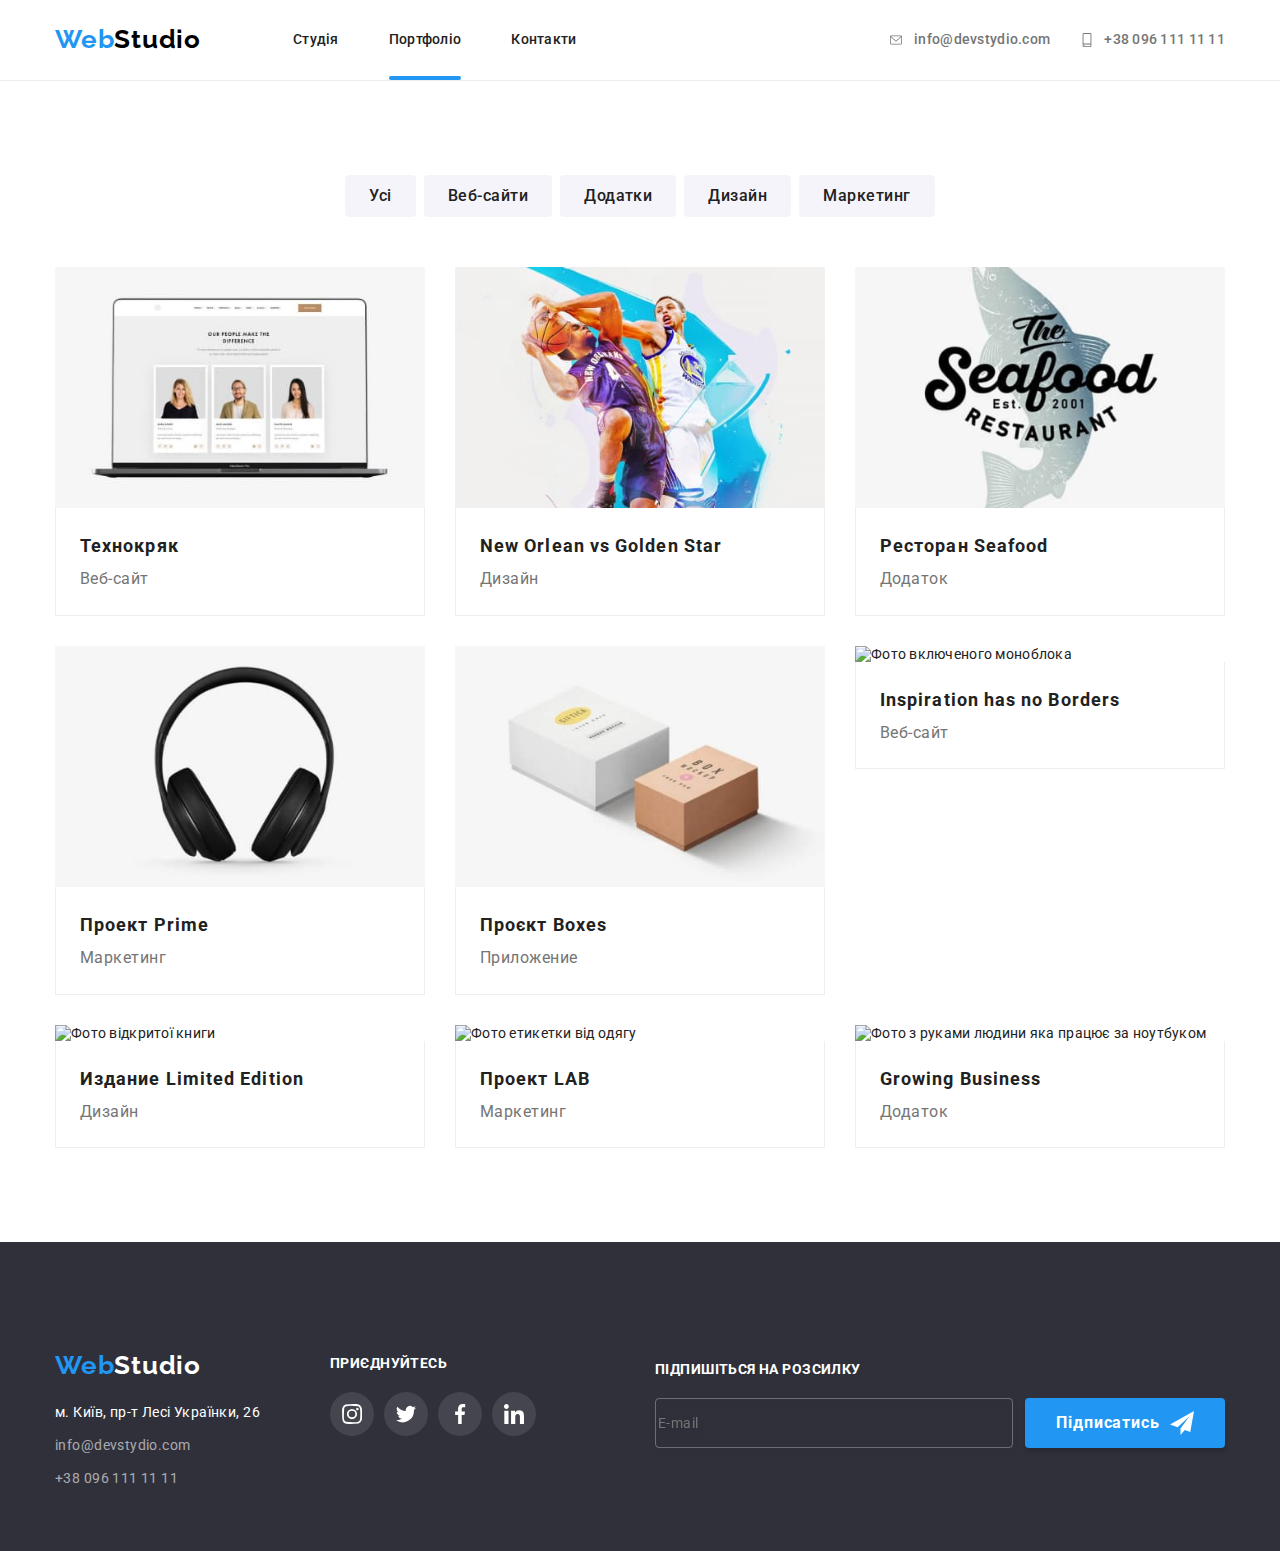
==== portfolio.html @ 7905dd41 "Add files via upload" ====
<!DOCTYPE html>
<html lang="en">
<head>
    <meta charset="UTF-8">
    <meta http-equiv="X-UA-Compatible" content="IE=edge">
    <meta name="viewport" content="width=device-width, initial-scale=1.0">
    <link rel="preconnect" href="https://fonts.googleapis.com">
    <link rel="preconnect" href="https://fonts.gstatic.com" crossorigin>
    <link href="https://fonts.googleapis.com/css2?family=Raleway:wght@700&family=Roboto:wght@400;500;700;900&display=swap"
    rel="stylesheet">
    <link rel="stylesheet" href="https://cdnjs.cloudflare.com/ajax/libs/modern-normalize/1.1.0/modern-normalize.min.css">
    <link rel="stylesheet" href="css/main.min.css">
    <title>Portfolio</title>
</head>
<body>
    <!-- Header -->
    <header>
        <!-- Site-nav -->
        <nav class="site-nav">
            <div class="nav container">
                <!-- Logo -->
                <a class="logo" href="./index.html">
                    <span class="logo__color--interactive cursor">Web</span>Studio
                </a>
                <button data-menu-button class="nav__button is-open" type="button" aria-expanded="false"
                    aria-controls="nav__container">
                    <svg width="40px" height="40px" aria-label="Переключатель мобильного меню">
                        <use class="nav__icon--cross" href="./images/img/symbol-defs.svg#icon-close"></use>
                        <use class="nav__icon--menu" href="./images/img/symbol-defs.svg#icon-menu"></use>
                    </svg>
                </button>
                <div class="nav__container" id="nav__container" data-menu>
                    <ul class="nav__list list">
                        <li class="nav__item"><a href="./index.html" class="nav__link cursor">Студія</a></li>
                        <li class="nav__item"><a href="./portfolio.html" class="nav__link cursor current">Портфоліо</a></li>
                        <li class="nav__item"><a href="./about" class="nav__link cursor">Контакти</a></li>
                    </ul>
                    <ul class="nav__address list">
                        <li class="nav__item">
                            <a href="mailto:info@devstydio.com" class="nav__mail--tab cursor">
                                <svg class="nav__icon" width="16" height="12">
                                    <use href="./images/img/symbol-defs.svg#icon-envelope"></use>
                                </svg>
                                info@devstydio.com
                            </a>
                        </li>
                        <li class="nav__item">
                            <a href="tel:+380961111111" class="nav__phone--tab cursor">
                                <svg class="nav__icon" width="14" height="16">
                                    <use href="./images/img/symbol-defs.svg#icon-smartphone"></use>
                                </svg>
                                +38 096 111 11 11
                            </a>
                        </li>
                    </ul>
                    <ul class="site-social list">
                        <li class="site-social__item"><a href="#" class="site-social__instagram link">Instagram</a></li>
    
    
                        <li class="site-social__item"><a href="#" class="site-social__twitter link">Twitter</a></li>
    
    
                        <li class="site-social__item"><a href="#" class="site-social__facebook link">Facebook</a></li>
    
    
                        <li class="site-social__item"><a href="#" class="site-social__linkedin link">Linkedin</a></li>
    
                    </ul>
                </div>
            </div>
        </nav>
    </header>

    <!-- Main portfolio -->
    <main>
        <section class="portfolio-main">
            <div class="container">
                <!-- Portfolio filter -->
                <ul class="filter list">
                    <li>
                        <button type="button" class="filter__button cursor">Усі</button>
                    </li>
                    <li> 
                        <button type="button" class="filter__button cursor">Веб-сайти</button>
                    </li>
                    <li> 
                        <button type="button" class="filter__button cursor">Додатки</button>
                    </li>   
                    <li> 
                        <button type="button" class="filter__button cursor">Дизайн</button>
                    </li>
                    <li> 
                        <button type="button" class="filter__button cursor">Маркетинг</button>
                    </li>
                </ul>
                <ul class="card-set list">
                    <li class="card-set__item cursor">
                        <div class="card-set__filter">
                            <div class="card-set__box">
                                <img class="no-gap" srcset="
                                        ./images/img-portfolio/img-0354.jpg 354w,
                                        ./images/img-portfolio/img-0370.jpg 370w,
                                        ./images/img-portfolio/img-0450.jpg 450w,
                                        ./images/img-portfolio/img-0354@2x.jpg 708w,
                                        ./images/img-portfolio/img-0370@2x.jpg 740w,
                                        ./images/img-portfolio/img-0450@2x.jpg 900w,"
                                        src="./images/img-portfolio/img-0354.jpg"
                                        alt="Фото ноутбука" 
                                        sizes="(min-width: 1200px) 33vw, (min-width: 768px) 50vw, (min-width: 480px) 100vw, 100vw" />
                                <div class="card-set__overlay">
                                    <p class="card-set__text">Ресурс пропонує комплексні пропозиції з різним рівнем функціоналу та сервісів. Все це дозволить відвідувачу отримати вичерпні відомості про компанію чи приватну особу.
                                </p>
                                </div>
                            </div>
                            <div class="card-set__sub">
                                <h2 class="card-set__subject">Технокряк</h2>
                                <p class="card-set__name">Веб-сайт</p>
                            </div>
                        </div>
                    </li>
                    <li class="card-set__item cursor">
                        <div class="card-set__filter">
                            <div class="card-set__box">
                                <img class="no-gap" srcset="
                                    ./images/img-portfolio/img-1354.jpg 354w,
                                    ./images/img-portfolio/img-1370.jpg 370w,
                                    ./images/img-portfolio/img-1450.jpg 450w,
                                    ./images/img-portfolio/img-1354@2x.jpg 708w,
                                    ./images/img-portfolio/img-1370@2x.jpg 740w,
                                    ./images/img-portfolio/img-1450@2x.jpg 900w,"
                                    src="./images/img-portfolio/img-1354.jpg" alt="Фото людей граючих в баскетбол"
                                    sizes="(min-width: 1200px) 33vw, (min-width: 768px) 50vw, (min-width: 480px) 100vw, 100vw" />

                                <div class="card-set__overlay">
                                    <p class="card-set__text">Ресурс пропонує комплексні пропозиції з різним рівнем функціоналу та сервісів. Все це дозволить відвідувачу отримати вичерпні відомості про компанію чи приватну особу.
                                </p>
                                </div>
                            </div>
                            <div class="card-set__sub">
                                <h2 class="card-set__subject">New Orlean vs Golden Star</h2>
                                <p class="card-set__name">Дизайн</p>
                            </div>
                        </div>
                    </li>
                    <li class="card-set__item cursor">
                        <div class="card-set__filter">
                            <div class="card-set__box">
                                <img class="no-gap" srcset="
                                    ./images/img-portfolio/img-2354.jpg 354w,
                                    ./images/img-portfolio/img-2370.jpg 370w,
                                    ./images/img-portfolio/img-2450.jpg 450w,
                                    ./images/img-portfolio/img-2354@2x.jpg 708w,
                                    ./images/img-portfolio/img-2370@2x.jpg 740w,
                                    ./images/img-portfolio/img-2450@2x.jpg 900w,"
                                    src="./images/img-portfolio/img-2354.jpg" alt="Плашкаресторану морської риби"
                                    sizes="(min-width: 1200px) 33vw, (min-width: 768px) 50vw, (min-width: 480px) 100vw, 100vw" />
                                <div class="card-set__overlay">
                                    <p class="card-set__text">Ресурс пропонує комплексні пропозиції з різним рівнем функціоналу та сервісів. Все це дозволить відвідувачу отримати вичерпні відомості про компанію чи приватну особу.
                                </p>
                                </div>
                            </div>
                            <div class="card-set__sub">
                                <h2 class="card-set__subject">Ресторан Seafood</h2>
                                <p class="card-set__name">Додаток</p>
                            </div>
                        </div>
                    </li>
                    <li class="card-set__item cursor">
                        <div class="card-set__filter">
                            <div class="card-set__box">
                                <img class="no-gap" srcset="
                                    ./images/img-portfolio/img-3354.jpg 354w,
                                    ./images/img-portfolio/img-3370.jpg 370w,
                                    ./images/img-portfolio/img-3450.jpg 450w,
                                    ./images/img-portfolio/img-3354@2x.jpg 708w,
                                    ./images/img-portfolio/img-3370@2x.jpg 740w,
                                    ./images/img-portfolio/img-3450@2x.jpg 900w,"
                                    src="./images/img-portfolio/img-3354.jpg" alt="Фото навушників"
                                    sizes="(min-width: 1200px) 33vw, (min-width: 768px) 50vw, (min-width: 480px) 100vw, 100vw" />
                                <div class="card-set__overlay">
                                    <p class="card-set__text">Ресурс пропонує комплексні пропозиції з різним рівнем функціоналу та сервісів. Все це дозволить відвідувачу отримати вичерпні відомості про компанію чи приватну особу.
                                </p>
                                </div>
                            </div>
                            <div class="card-set__sub">
                                <h2 class="card-set__subject">Проект Prime</h2>
                                <p class="card-set__name">Маркетинг</p>
                            </div>
                        </div>
                    </li>
                    <li class="card-set__item cursor">
                        <div class="card-set__filter">
                            <div class="card-set__box">
                                <img class="no-gap" srcset="
                                    ./images/img-portfolio/img-4354.jpg 354w,
                                    ./images/img-portfolio/img-4370.jpg 370w,
                                    ./images/img-portfolio/img-4450.jpg 450w,
                                    ./images/img-portfolio/img-4354@2x.jpg 708w,
                                    ./images/img-portfolio/img-4370@2x.jpg 740w,
                                    ./images/img-portfolio/img-4450@2x.jpg 900w,"
                                    src="./images/img-portfolio/img-4354.jpg" alt="Фото двох кробок"
                                    sizes="(min-width: 1200px) 33vw, (min-width: 768px) 50vw, (min-width: 480px) 100vw, 100vw" />
                                <div class="card-set__overlay">
                                    <p class="card-set__text">Ресурс пропонує комплексні пропозиції з різним рівнем функціоналу та сервісів. Все це дозволить відвідувачу отримати вичерпні відомості про компанію чи приватну особу.
                                </p>
                                </div>
                            </div>
                            <div class="card-set__sub">
                                <h2 class="card-set__subject">Проєкт Boxes</h2>
                                <p class="card-set__name">Приложение</p>
                            </div>
                        </div>
                    </li>
                    <li class="card-set__item cursor">
                        <div class="card-set__filter">
                            <div class="card-set__box">
                                <img class="no-gap" srcset="
                                    ./images/img-portfolio/img-5354.jpg 354w,
                                    ./images/img-portfolio/img-5370.jpg 370w,
                                    ./images/img-portfolio/img-5450.jpg 450w,
                                    ./images/img-portfolio/img-5354@2x.jpg 708w,
                                    ./images/img-portfolio/img-5370@2x.jpg 740w,
                                    ./images/img-portfolio/img-5450@2x.jpg 900w,"
                                    src="./images/img-portfolio/img-5354.jpg" alt="Фото включеного моноблока"
                                    sizes="(min-width: 1200px) 33vw, (min-width: 768px) 50vw, (min-width: 480px) 100vw, 100vw" />
                                <div class="card-set__overlay">
                                    <p class="card-set__text">Ресурс пропонує комплексні пропозиції з різним рівнем функціоналу та сервісів. Все це дозволить відвідувачу отримати вичерпні відомості про компанію чи приватну особу.
                                </p>
                                </div>  
                            </div>
                            <div class="card-set__sub">
                                <h2 class="card-set__subject" lang="en">Inspiration has no Borders</h2>
                                <p class="card-set__name">Веб-сайт</p>
                            </div>
                        </div>
                    </li>
                    <li class="card-set__item cursor">
                        <div class="card-set__filter">
                            <div class="card-set__box">
                                <img class="no-gap" srcset="
                                    ./images/img-portfolio/img-6354.jpg 354w,
                                    ./images/img-portfolio/img-6370.jpg 370w,
                                    ./images/img-portfolio/img-6450.jpg 450w,
                                    ./images/img-portfolio/img-6354@2x.jpg 708w,
                                    ./images/img-portfolio/img-6370@2x.jpg 740w,
                                    ./images/img-portfolio/img-6450@2x.jpg 900w,"
                                    src="./images/img-portfolio/img-6354.jpg" alt="Фото відкритої книги"
                                    sizes="(min-width: 1200px) 33vw, (min-width: 768px) 50vw, (min-width: 480px) 100vw, 100vw" />
                                <div class="card-set__overlay">
                                    <p class="card-set__text">Ресурс пропонує комплексні пропозиції з різним рівнем функціоналу та сервісів. Все це дозволить відвідувачу отримати вичерпні відомості про компанію чи приватну особу.
                                </p>
                                </div>
                            </div>
                            <div class="card-set__sub">
                                <h2 class="card-set__subject">Издание Limited Edition</h2>
                                <p class="card-set__name">Дизайн</p>
                            </div>
                        </div>
                    </li>
                    <li class="card-set__item cursor">
                        <div class="card-set__filter">
                            <div class="card-set__box">
                                <img class="no-gap" srcset="
                                    ./images/img-portfolio/img-7354.jpg 354w,
                                    ./images/img-portfolio/img-7370.jpg 370w,
                                    ./images/img-portfolio/img-7450.jpg 450w,
                                    ./images/img-portfolio/img-7354@2x.jpg 708w,
                                    ./images/img-portfolio/img-7370@2x.jpg 740w,
                                    ./images/img-portfolio/img-7450@2x.jpg 900w,"
                                    src="./images/img-portfolio/img-7354.jpg" alt="Фото етикетки від одягу"
                                    sizes="(min-width: 1200px) 33vw, (min-width: 768px) 50vw, (min-width: 480px) 100vw, 100vw" />
                                <div class="card-set__overlay">
                                    <p class="card-set__text">Ресурс пропонує комплексні пропозиції з різним рівнем функціоналу та сервісів. Все це дозволить відвідувачу отримати вичерпні відомості про компанію чи приватну особу.
                                </p>
                                </div>
                            </div>
                            <div class="card-set__sub">
                                <h2 class="card-set__subject">Проект LAB</h2>
                                <p class="card-set__name">Маркетинг</p>
                            </div>
                        </div>
                    </li>
                    <li class="card-set__item cursor">
                        <div class="card-set__filter">
                            <div class="card-set__box">
                                <img class="no-gap" srcset="
                                    ./images/img-portfolio/img-8354.jpg 354w,
                                    ./images/img-portfolio/img-8370.jpg 370w,
                                    ./images/img-portfolio/img-8450.jpg 450w,
                                    ./images/img-portfolio/img-8354@2x.jpg 708w,
                                    ./images/img-portfolio/img-8370@2x.jpg 740w,
                                    ./images/img-portfolio/img-8450@2x.jpg 900w,"
                                    src="./images/img-portfolio/img-8354.jpg" alt="Фото з руками людини яка працює за ноутбуком"
                                    sizes="(min-width: 1200px) 33vw, (min-width: 768px) 50vw, (min-width: 480px) 100vw, 100vw" />
                                <div class="card-set__overlay">
                                    <p class="card-set__text">Ресурс пропонує комплексні пропозиції з різним рівнем функціоналу та сервісів. Все це дозволить відвідувачу отримати вичерпні відомості про компанію чи приватну особу.
                                </p>
                                </div>
                            </div>
                            <div class="card-set__sub">
                                <h2 class="card-set__subject" lang="en">Growing Business</h2>
                                <p class="card-set__name">Додаток</p>
                            </div>
                        </div>
                    </li>
                </ul>
            </div>
        </section>

    </main>
    <!-- Footer -->
    <footer>
        <div class="footer container">
            <div class="footer__info">
                <div class="footer__block">
                    <!-- Footer content -->
                    <!-- Footer logo -->
                    <p class="footer__logo"><span class="logo__color--interactive">Web</span>Studio</p>
                    <!-- Contact -->
                    <div class="footer__contact">
                        <address class="contact">м. Київ, пр-т Лесі Українки, 26</address>
                        <a href="mailto:info@devstydio.com" class="contact__address">info@devstydio.com</a><br>
                        <a href="tel:+380961111111" class="contact__address">+38 096 111 11 11</a>
                    </div>
                </div>
                <!-- Join -->
                <div class="join">
                    <p class="join__text">приєднуйтесь</p>
                    <ul class="join__list social list">
                        <li class="cursor">
                            <a href="#" class="join__social">
                                <svg class="join__svg" width="20" height="20">
                                    <use href="./images/img/symbol-defs.svg#icon-instagram"></use>
                                </svg>
                            </a>
                        </li>
                        <li class="cursor">
                            <a href="#" class="join__social">
                                <svg class="join__svg" width="20" height="20">
                                    <use href="./images/img/symbol-defs.svg#icon-twitter"></use>
                                </svg>
                            </a>
                        </li>
                        <li class="cursor">
                            <a href="#" class="join__social">
                                <svg class="join__svg" width="20" height="20">
                                    <use href="./images/img/symbol-defs.svg#icon-facebook"></use>
                                </svg>
                            </a>
                        </li>
                        <li class="cursor">
                            <a href="#" class="join__social">
                                <svg class="join__svg" width="20" height="20">
                                    <use href="./images/img/symbol-defs.svg#icon-linkedin"></use>
                                </svg>
                            </a>
                        </li>
                    </ul>
                </div>
            </div>
            <!-- Subscribe-form -->
            <form class="subscribe">
                <p class="subscribe__text">підпишіться на розсилку</p>
                <div class="subscribe__box">
                    <div class="subscribe__form">
                        <input class="subscribe__email" type="email" name="email" id="footer-email" placeholder="E-mail">
                    </div>
                    <button class="subscribe__button cursor" type="button">
                        <p class="subscribe__button-text">Підписатись</p>
                        <svg class="subscribe__svg" width="24" height="24">
                            <use href="./images/img/symbol-defs.svg#icon-send"></use>
                        </svg>
                    </button>
                </div>
            </form>
        </div>
    </footer>
    <script src="./js/menu.js"></script>
</body>
</html>
---- css/main.min.css ----
:root{--primary-headlines-color: #212121;--secondary-text-color: #FFFFFF;--text-color: #757575;--interactive-color: #2196F3;--accent-color-shadow: #188ce8;--primary-bcg-color: #FFFFFF;--secondary-bcg-color: #E5E5E5;--trethiary-bcg-color: #F5F4FA;--hero-bcg-color: #2F303A;--overlay-color: rgba(47, 48, 58, 0.4);--secondary-overlay-color: rgba(47, 48, 58, 0.8);--icon-color: #AFB1B8;--form-border-color: rgba(255, 255, 255, 0.3);--form-text-color: rgba(255, 255, 255, 0.6);--font-family-primary: "Roboto", sans-serif;--transition-duration: 250ms;--transition-timing-function: cubic-bezier(0.4, 0, 0.2, 1) }body{font-family:var(--font-family-primary);background-color:var(--primary-bcg-color);color:var(--primary-headlines-color);font-size:14px;letter-spacing:.02em}body.modal-open{overflow:hidden}.container{margin-left:auto;margin-right:auto;padding-left:15px;padding-right:15px}.cursor{cursor:pointer}.list{list-style:none;margin-top:0px;margin-bottom:0px;-webkit-padding-start:0px;padding-inline-start:0px}h1,h2,h3,h4,h5,h6,p{margin-top:0;margin-bottom:0}.title{margin-bottom:30px;font-weight:700;font-size:28px;line-height:1.17;text-align:center;letter-spacing:.03em}@media screen and (min-width: 1200px){.title{margin-bottom:50px;font-size:36px;line-height:1.16}}@media screen and (min-width: 768px){.current::after{content:"";position:absolute;left:0;bottom:0;border-radius:2px;display:block;width:100%;height:4px;background-color:var(--interactive-color)}}.portfolio-main,.client,.team,.job,.benefits{padding-top:60px;padding-bottom:60px}@media screen and (min-width: 1200px){.portfolio-main,.client,.team,.job,.benefits{padding-top:94px;padding-bottom:94px}}.site-nav{position:relative;background-color:var(--primary-bcg-color);border-bottom:1px solid #ececec}.nav{position:relative;display:-webkit-box;display:-ms-flexbox;display:flex;-webkit-box-align:center;-ms-flex-align:center;align-items:center;max-width:480px;height:60px}@media screen and (min-width: 768px){.nav{display:-webkit-box;display:-ms-flexbox;display:flex;-webkit-box-align:center;-ms-flex-align:center;align-items:center;height:80px;-webkit-box-pack:justify;-ms-flex-pack:justify;justify-content:space-between;max-width:768px}}@media screen and (min-width: 1200px){.nav{display:-webkit-box;display:-ms-flexbox;display:flex;-webkit-box-align:center;-ms-flex-align:center;align-items:center;min-width:1200px}}.nav__button{position:absolute;right:10px;display:-webkit-inline-box;display:-ms-inline-flexbox;display:inline-flex;margin:0;padding:0;border:none;background-color:rgba(0,0,0,0);z-index:4}@media screen and (min-width: 768px){.nav__button{display:none}}.nav__button .nav__icon--menu{display:none}.nav__button.is-open .nav__icon--cross{display:none}.nav__button.is-open .nav__icon--menu{display:block}.nav__container{display:none;position:absolute;overflow-y:scroll;top:0px;left:0px;background-color:var(--primary-bcg-color);z-index:2;width:100%;height:100%;padding:48px 40px}.nav__container.is-open{display:block;width:100%;height:796px;overflow:hidden}@media screen and (min-width: 768px){.nav__container{position:absolute;top:100%;left:0px;width:100%;display:-webkit-box;display:-ms-flexbox;display:flex;display:contents}}.nav__list{height:100%}@media screen and (max-width: 767.5px){.nav__list{font-size:40px;line-height:1.17;gap:32px}}@media screen and (min-width: 768px){.nav__list{display:-webkit-box;display:-ms-flexbox;display:flex;gap:50px}}@media screen and (min-width: 1200px){.nav__list{display:-webkit-box;display:-ms-flexbox;display:flex;margin-left:92px;gap:50px}}.nav__mail--tab{position:relative;display:block;text-decoration:none;line-height:1.14;font-weight:500;color:var(--text-color);-webkit-box-align:center;-ms-flex-align:center;align-items:center;-webkit-transition:fill var(--transition-duration) var(--transition-timing-function),color var(--transition-duration) var(--transition-timing-function);transition:fill var(--transition-duration) var(--transition-timing-function),color var(--transition-duration) var(--transition-timing-function)}@media screen and (max-width: 767.5px){.nav__mail--tab{font-size:24px;line-height:1.16;letter-spacing:.02em;margin-bottom:32px}}@media screen and (min-width: 768px){.nav__mail--tab{display:-webkit-box;display:-ms-flexbox;display:flex;font-size:12px;line-height:1.16}}@media screen and (min-width: 1200px){.nav__mail--tab{display:-webkit-box;display:-ms-flexbox;display:flex;font-size:14px;line-height:1.14;padding-top:32px;padding-bottom:32px}}.nav__phone--tab{position:relative;display:block;color:var(--primary-headlines-color);text-decoration:none;line-height:1.14;font-weight:500;-webkit-transition:fill var(--transition-duration) var(--transition-timing-function),color var(--transition-duration) var(--transition-timing-function);transition:fill var(--transition-duration) var(--transition-timing-function),color var(--transition-duration) var(--transition-timing-function)}@media screen and (max-width: 767.5px){.nav__phone--tab{font-size:34px;line-height:1.17;letter-spacing:.02em;color:var(--interactive-color);margin-bottom:32px}}@media screen and (min-width: 768px){.nav__phone--tab{display:-webkit-box;display:-ms-flexbox;display:flex;font-size:12px;line-height:1.16;color:var(--text-color);margin-top:10px}}@media screen and (min-width: 1200px){.nav__phone--tab{display:-webkit-box;display:-ms-flexbox;display:flex;font-size:14px;line-height:1.14;padding-top:32px;padding-bottom:32px;margin-top:0px}}.nav__link{position:relative;display:block;color:var(--primary-headlines-color);text-decoration:none;line-height:1.14;font-weight:500}@media screen and (max-width: 767.5px){.nav__link{margin-bottom:32px}}@media screen and (min-width: 768px){.nav__link{padding-top:32px;padding-bottom:32px}}.nav__address{position:relative}@media screen and (max-width: 767.5px){.nav__address{display:-webkit-box;display:-ms-flexbox;display:flex;-webkit-box-orient:vertical;-webkit-box-direction:reverse;-ms-flex-direction:column-reverse;flex-direction:column-reverse;position:absolute;left:40px;bottom:134px}}@media screen and (min-width: 1200px){.nav__address{display:-webkit-box;display:-ms-flexbox;display:flex;margin-left:auto;gap:30px}}.nav__item{display:-webkit-box;display:-ms-flexbox;display:flex;-webkit-box-align:center;-ms-flex-align:center;align-items:center}.nav__icon{display:none}@media screen and (min-width: 768px){.nav__icon{display:inline-block;margin-right:8px;fill:var(--text-color);-webkit-transition:fill var(--transition-duration) var(--transition-timing-function);transition:fill var(--transition-duration) var(--transition-timing-function)}}@media screen and (min-width: 1200px){.nav__icon{margin-right:10px}}.nav__link:hover,.nav__link:focus,.nav__mail--tab:hover,.nav__mail--tab:focus,.nav__phone--tab:hover,.nav__phone--tab:focus,.nav__mail--tab:hover .nav__icon,.nav__mail--tab:focus .nav__icon,.nav__phone--tab:hover .nav__icon,.nav__phone--tab:focus .nav__icon{color:var(--interactive-color);fill:var(--interactive-color);-webkit-transition:fill var(--transition-duration) var(--transition-timing-function),color var(--transition-duration) var(--transition-timing-function);transition:fill var(--transition-duration) var(--transition-timing-function),color var(--transition-duration) var(--transition-timing-function)}@media screen and (max-width: 767.5px){.site-social{position:absolute;bottom:48px;display:-webkit-box;display:-ms-flexbox;display:flex}}@media screen and (min-width: 768px){.site-social{display:none}}.site-social__item{font-size:18px;font-weight:500;line-height:1.22;letter-spacing:.02em;color:var(--interactive-color);padding-right:10px;border-right:1px solid rgba(33,33,33,.2)}.site-social__item+.site-social__item{margin-left:10px}.site-social__item:last-child{border:none;padding:0}.site-social__instagram,.site-social__twitter,.site-social__facebook,.site-social__linkedin{text-decoration:none;color:var(--interactive-color)}.logo{color:#000;text-decoration:none;font-family:"Raleway";font-weight:700;font-size:26px;line-height:1.2;letter-spacing:.03em}@media screen and (max-width: 479.5px){.logo{margin-left:15px;margin-top:26px;margin-bottom:26px}}.logo__color--interactive{color:var(--interactive-color)}.overlay{max-width:1600px;max-height:400px;margin-left:auto;margin-right:auto;background-image:-webkit-gradient(linear, left top, left bottom, from(var(--overlay-color)), to(var(--overlay-color))),url("/images/img/hero-photo480.jpg");background-image:linear-gradient(var(--overlay-color), var(--overlay-color)),url("/images/img/hero-photo480.jpg");background-size:cover;background-position:center}@media screen and (min-width: 1200px){.overlay{max-width:1600px;max-height:600px}}@media(min-device-pixel-ratio: 2),(-webkit-min-device-pixel-ratio: 2),(min-resolution: 192dpi),(min-resolution: 2dppx){.overlay{background-image:url("/images/img/hero-photo480@2x.jpg")}}@media(min-width: 481px),(-webkit-min-device-pixel-ratio: 2),(min-resolution: 192dpi),(min-resolution: 2dppx){.overlay{background-image:url("/images/img/hero-photo768.jpg")}}@media(min-device-pixel-ratio: 2),(-webkit-min-device-pixel-ratio: 2),(min-resolution: 192dpi),(min-resolution: 2dppx){.overlay{background-image:url("/images/img/hero-photo768@2x.jpg")}}@media(min-width: 769px),(-webkit-min-device-pixel-ratio: 2),(min-resolution: 192dpi),(min-resolution: 2dppx){.overlay{background-image:url("/images/img/hero-photo1600.jpg")}}@media(min-device-pixel-ratio: 2),(-webkit-min-device-pixel-ratio: 2),(min-resolution: 192dpi),(min-resolution: 2dppx){.overlay{background-image:url("/images/img/hero-photo1600@2x.jpg")}}.hero{display:-webkit-box;display:-ms-flexbox;display:flex;-webkit-box-pack:center;-ms-flex-pack:center;justify-content:center;text-align:center;background-color:var(--hero-bcg-color)}.hero__box{width:360px;padding-top:118px;padding-bottom:118px;margin-left:60px;margin-right:60px}@media screen and (min-width: 1200px){.hero__box{width:696px;padding-top:200px;padding-bottom:200px}}.hero__title{font-size:26px;line-height:1.6;font-weight:900;letter-spacing:.06em;color:var(--secondary-text-color);text-transform:uppercase}@media screen and (min-width: 1200px){.hero__title{font-size:44px;line-height:1.36}}.hero__button{display:inline-block;margin-top:30px;width:200px;height:50px;color:var(--secondary-text-color);background-color:var(--interactive-color);font-weight:700;font-size:16px;line-height:1.88;-webkit-box-align:center;-ms-flex-align:center;align-items:center;text-align:center;letter-spacing:.06em;border-color:rgba(0,0,0,0);border-radius:4px;-webkit-box-shadow:0px 4px 4px rgba(0,0,0,.15);box-shadow:0px 4px 4px rgba(0,0,0,.15);-webkit-transition:background-color var(--transition-duration) var(--transition-timing-function);transition:background-color var(--transition-duration) var(--transition-timing-function)}.hero__button:hover,.hero__button:focus{background-color:var(--accent-color-shadow);-webkit-transition:background-color var(--transition-duration) var(--transition-timing-function);transition:background-color var(--transition-duration) var(--transition-timing-function)}.benefits{padding-bottom:60;margin-left:auto;margin-right:auto}@media screen and (min-width: 480px){.benefits{width:480px}}@media screen and (min-width: 768px){.benefits{width:768px}}@media screen and (min-width: 1200px){.benefits{width:1200px;padding-bottom:0}}.benefits__list{display:-webkit-box;display:-ms-flexbox;display:flex;-webkit-box-orient:vertical;-webkit-box-direction:normal;-ms-flex-direction:column;flex-direction:column;-webkit-box-pack:center;-ms-flex-pack:center;justify-content:center;gap:30px}@media screen and (min-width: 768px){.benefits__list{-webkit-box-orient:horizontal;-webkit-box-direction:normal;-ms-flex-direction:row;flex-direction:row;-ms-flex-wrap:wrap;flex-wrap:wrap;gap:30px}}@media screen and (min-width: 1200px){.benefits__list{-webkit-box-orient:horizontal;-webkit-box-direction:normal;-ms-flex-direction:row;flex-direction:row;gap:30px}}.benefits__item{margin-left:auto;margin-right:auto;width:100%}@media screen and (min-width: 768px){.benefits__item{-ms-flex-preferred-size:calc((100% - 60px)/2);flex-basis:calc((100% - 60px)/2)}}@media screen and (min-width: 1200px){.benefits__item{-ms-flex-preferred-size:calc((100% - 120px)/4);flex-basis:calc((100% - 120px)/4)}}.benefits__icon{display:-webkit-box;display:-ms-flexbox;display:flex;-webkit-box-pack:center;-ms-flex-pack:center;justify-content:center;height:120px;margin-bottom:30px;background-color:var(--trethiary-bcg-color)}@media screen and (min-width: 1200px){.benefits__icon{display:-webkit-box;display:-ms-flexbox;display:flex;width:270px;height:120px;margin-bottom:30px}}.benefits__svg{margin-top:25px;margin-bottom:25px;margin-left:100px;margin-right:100px}.benefits__title{text-align:center;margin-bottom:10px;font-weight:700;font-size:14px;line-height:1.14;letter-spacing:.03em;text-transform:uppercase}@media screen and (min-width: 768px){.benefits__title{text-align:left}}.benefits__text{color:var(--text-color);line-height:1.71;letter-spacing:.03em}.job{display:none}@media screen and (min-width: 1200px){.job{display:block}}.job__list{display:-webkit-box;display:-ms-flexbox;display:flex;-webkit-box-pack:center;-ms-flex-pack:center;justify-content:center;gap:30px}.job__item{position:relative}.job__item::before{content:"";display:inline-block;position:absolute;left:0;bottom:0;width:100%;height:70px;background-color:var(--secondary-overlay-color)}.job__label{position:absolute;left:50%;bottom:27px;-webkit-transform:translate(-50%);transform:translate(-50%);font-weight:700;font-size:14px;line-height:1.14;letter-spacing:.03em;text-align:center;text-transform:uppercase;color:var(--secondary-text-color)}.team{background-color:var(--trethiary-bcg-color)}@media screen and (min-width: 480px){.team__container{width:480px}}@media screen and (min-width: 768px){.team__container{width:768px}}@media screen and (min-width: 1200px){.team__container{width:1200px}}.team__list{display:-webkit-box;display:-ms-flexbox;display:flex;-webkit-box-orient:vertical;-webkit-box-direction:normal;-ms-flex-direction:column;flex-direction:column;-webkit-box-pack:center;-ms-flex-pack:center;justify-content:center;gap:30px}@media screen and (min-width: 768px){.team__list{-webkit-box-orient:horizontal;-webkit-box-direction:normal;-ms-flex-direction:row;flex-direction:row;-ms-flex-wrap:wrap;flex-wrap:wrap;gap:30px}}@media screen and (min-width: 1200px){.team__list{-webkit-box-orient:horizontal;-webkit-box-direction:normal;-ms-flex-direction:row;flex-direction:row;gap:30px}}.team__portrait{max-width:100%;height:auto}.team__item{margin-left:auto;margin-right:auto;background-color:var(--primary-bcg-color);-webkit-box-shadow:0px 1px 3px rgba(0,0,0,.12),0px 1px 1px rgba(0,0,0,.14),0px 2px 1px rgba(0,0,0,.2);box-shadow:0px 1px 3px rgba(0,0,0,.12),0px 1px 1px rgba(0,0,0,.14),0px 2px 1px rgba(0,0,0,.2);border-radius:0px 0px 4px 4px}@media screen and (min-width: 768px){.team__item{-ms-flex-preferred-size:calc((100% - 60px)/2);flex-basis:calc((100% - 60px)/2)}}@media screen and (min-width: 1200px){.team__item{-ms-flex-preferred-size:calc((100% - 120px)/4);flex-basis:calc((100% - 120px)/4)}}.team__box{padding-top:30px;padding-bottom:24px}@media screen and (min-width: 1200px){.team__box{padding-bottom:30px}}.team__name{padding-bottom:10px;font-size:16px;line-height:1.19;letter-spacing:.03em;text-align:center;font-weight:500;color:var(--primary-headlines-color)}.team__descridtion{color:var(--text-color);font-size:16px;line-height:1.19;text-align:center;letter-spacing:.03em}.social{display:-webkit-box;display:-ms-flexbox;display:flex;-webkit-box-pack:center;-ms-flex-pack:center;justify-content:center;margin-top:16px;margin-left:32px;margin-right:32px;gap:10px}.social__item{width:44px;height:44px}.social__icon{display:-webkit-box;display:-ms-flexbox;display:flex;border-radius:100%;-webkit-transition:background-color var(--transition-duration) var(--transition-timing-function);transition:background-color var(--transition-duration) var(--transition-timing-function)}.social__icon:hover,.social__icon:focus,.social__icon:hover .social__svg,.social__icon:focus .social__svg{fill:var(--secondary-text-color);background-color:var(--interactive-color);-webkit-transition:fill var(--transition-duration) var(--transition-timing-function),background-color var(--transition-duration) var(--transition-timing-function);transition:fill var(--transition-duration) var(--transition-timing-function),background-color var(--transition-duration) var(--transition-timing-function)}.social__svg{margin:12px;width:44px;fill:var(--icon-color);-webkit-transition:fill var(--transition-duration) var(--transition-timing-function);transition:fill var(--transition-duration) var(--transition-timing-function)}.client__list{display:-webkit-box;display:-ms-flexbox;display:flex;-webkit-box-pack:center;-ms-flex-pack:center;justify-content:center;-ms-flex-wrap:wrap;flex-wrap:wrap;gap:30px}@media screen and (min-width: 480px){.client__list{margin-left:auto;margin-right:auto;width:480px}}@media screen and (min-width: 768px){.client__list{margin-left:auto;margin-right:auto;width:768px}}@media screen and (min-width: 1200px){.client__list{margin-left:auto;margin-right:auto;width:1200px}}.client__item{margin-left:auto;margin-right:auto;gap:30px;-ms-flex-preferred-size:calc((100% - 60px)/2);flex-basis:calc((100% - 60px)/2)}@media screen and (min-width: 768px){.client__item{-ms-flex-preferred-size:calc((100% - 90px)/3);flex-basis:calc((100% - 90px)/3)}}@media screen and (min-width: 1200px){.client__item{-ms-flex-preferred-size:calc((100% - 180px)/6);flex-basis:calc((100% - 180px)/6)}}.client__icon{display:-webkit-box;display:-ms-flexbox;display:flex;-webkit-box-pack:center;-ms-flex-pack:center;justify-content:center;-webkit-box-align:center;-ms-flex-align:center;align-items:center;height:92px;border:1px solid var(--icon-color);border-radius:0px 0px 4px 4px;-webkit-transition:border var(--transition-duration) var(--transition-timing-function);transition:border var(--transition-duration) var(--transition-timing-function)}.client__icon:hover,.client__icon:focus{border-color:var(--interactive-color);-webkit-transition:border-color var(--transition-duration) var(--transition-timing-function);transition:border-color var(--transition-duration) var(--transition-timing-function)}.client__svg{fill:var(--icon-color);-webkit-transition:fill var(--transition-duration) var(--transition-timing-function);transition:fill var(--transition-duration) var(--transition-timing-function)}.client__icon:hover .client__svg,.client__icon:focus .client__svg{fill:var(--interactive-color);-webkit-transition:fill var(--transition-duration) var(--transition-timing-function);transition:fill var(--transition-duration) var(--transition-timing-function)}.backdrop{position:fixed;top:0;left:0;width:100%;height:100%;background-color:rgba(0,0,0,.2);opacity:1;-webkit-transition:opacity var(--transition-duration) var(--transition-timing-function);transition:opacity var(--transition-duration) var(--transition-timing-function);z-index:3;overflow-y:scroll}.backdrop.is-hidden .modal{-webkit-transform:translate(-50%, -50%) scale(0.9);transform:translate(-50%, -50%) scale(0.9);opacity:0;-webkit-transition:opacity var(--transition-duration) var(--transition-timing-function),scale var(--transition-duration) var(--transition-timing-function),-webkit-transform var(--transition-duration) var(--transition-timing-function);transition:opacity var(--transition-duration) var(--transition-timing-function),scale var(--transition-duration) var(--transition-timing-function),-webkit-transform var(--transition-duration) var(--transition-timing-function);transition:opacity var(--transition-duration) var(--transition-timing-function),transform var(--transition-duration) var(--transition-timing-function),scale var(--transition-duration) var(--transition-timing-function);transition:opacity var(--transition-duration) var(--transition-timing-function),transform var(--transition-duration) var(--transition-timing-function),scale var(--transition-duration) var(--transition-timing-function),-webkit-transform var(--transition-duration) var(--transition-timing-function)}.modal{position:absolute;top:50%;left:50%;-webkit-transform:translate(-50%, -50%) scale(1);transform:translate(-50%, -50%) scale(1);margin-top:auto;opacity:1;-webkit-box-shadow:0px 1px 3px rgba(0,0,0,.12),0px 1px 1px rgba(0,0,0,.14),0px 2px 1px rgba(0,0,0,.2);box-shadow:0px 1px 3px rgba(0,0,0,.12),0px 1px 1px rgba(0,0,0,.14),0px 2px 1px rgba(0,0,0,.2);border-radius:4px;-webkit-transition:opacity var(--transition-duration) var(--transition-timing-function),scale var(--transition-duration) var(--transition-timing-function),-webkit-transform var(--transition-duration) var(--transition-timing-function);transition:opacity var(--transition-duration) var(--transition-timing-function),scale var(--transition-duration) var(--transition-timing-function),-webkit-transform var(--transition-duration) var(--transition-timing-function);transition:opacity var(--transition-duration) var(--transition-timing-function),transform var(--transition-duration) var(--transition-timing-function),scale var(--transition-duration) var(--transition-timing-function);transition:opacity var(--transition-duration) var(--transition-timing-function),transform var(--transition-duration) var(--transition-timing-function),scale var(--transition-duration) var(--transition-timing-function),-webkit-transform var(--transition-duration) var(--transition-timing-function);background-color:var(--primary-bcg-color)}@media screen and (max-width: 767.5px){.modal{max-width:450px;min-height:609px}}@media screen and (min-width: 768px){.modal{width:528px;height:581px}}.modal__button{position:absolute;top:8px;right:8px;border-radius:100%;border:1px solid rgba(0,0,0,.1);width:30px;height:30px;background-color:var(--primary-bcg-color);-webkit-transition:fill var(--transition-duration) var(--transition-timing-function);transition:fill var(--transition-duration) var(--transition-timing-function)}.modal__button:hover,.modal__button:focus{fill:var(--interactive-color);-webkit-transition:fill var(--transition-duration) var(--transition-timing-function);transition:fill var(--transition-duration) var(--transition-timing-function)}.backdrop.is-hidden{opacity:0;pointer-events:none}.modal__close-icon{position:absolute;top:50%;left:50%;-webkit-transform:translate(-50%, -50%);transform:translate(-50%, -50%)}.form{margin-top:40px;margin-left:40px;margin-right:40px}.form__field{position:relative;display:-webkit-box;display:-ms-flexbox;display:flex;-webkit-box-orient:vertical;-webkit-box-direction:normal;-ms-flex-direction:column;flex-direction:column;margin-bottom:10px}.form__label{margin-bottom:4px;font-size:12px;line-height:1.16;letter-spacing:.01em;color:var(--text-color)}.form__input{width:100%;height:40px;border:1px solid rgba(33,33,33,.2);border-radius:4px;padding-left:42px;-webkit-transition:border var(--transition-duration) var(--transition-timing-function);transition:border var(--transition-duration) var(--transition-timing-function)}.form__text-area{width:100%;border:1px solid rgba(33,33,33,.2);border-radius:4px;-webkit-transition:border var(--transition-duration) var(--transition-timing-function);transition:border var(--transition-duration) var(--transition-timing-function)}.form__svg{position:absolute;top:29px;left:12px;-webkit-transition:fill var(--transition-duration) var(--transition-timing-function);transition:fill var(--transition-duration) var(--transition-timing-function)}.form__field:focus-within>.form__svg{fill:var(--interactive-color);-webkit-transition:fill var(--transition-duration) var(--transition-timing-function);transition:fill var(--transition-duration) var(--transition-timing-function)}.form__field:focus-within>.form__input,.form__field:focus-within>.form__text-area{outline:none;border:1px solid var(--interactive-color);border-radius:4px;-webkit-transition:border var(--transition-duration) var(--transition-timing-function);transition:border var(--transition-duration) var(--transition-timing-function)}.form__checkbox{margin-top:20px;margin-bottom:30px;margin-left:14px;margin-right:11px;font-size:14px;line-height:1.7;letter-spacing:.03em;color:var(--text-color)}.form__checkbox-input{position:absolute;-webkit-appearance:none;-moz-appearance:none;appearance:none}.form__checkbox-svg{margin-top:auto;margin-bottom:auto;fill:rgba(0,0,0,0);border:2px solid var(--primary-headlines-color);border-radius:2px;display:inline-block;margin-right:8px;-webkit-transition:fill var(--transition-duration) var(--transition-timing-function),background-color var(--transition-duration) var(--transition-timing-function);transition:fill var(--transition-duration) var(--transition-timing-function),background-color var(--transition-duration) var(--transition-timing-function)}.form__checkbox-input:checked+.form__checkbox-svg{fill:var(--secondary-text-color);background-color:var(--interactive-color);border:none;-webkit-transition:fill var(--transition-duration) var(--transition-timing-function),background-color var(--transition-duration) var(--transition-timing-function);transition:fill var(--transition-duration) var(--transition-timing-function),background-color var(--transition-duration) var(--transition-timing-function)}.form__policy{padding-left:3px;color:var(--interactive-color);font-size:14px;line-height:1.7;letter-spacing:.03em}.form__text{display:block;margin-bottom:12px;margin-top:40px;font-weight:700;font-size:20px;line-height:1.15;text-align:center;letter-spacing:.03em;color:var(--primary-headlines-color)}.form__text-area{padding:12px 16px;resize:none;width:100%;height:120px}.form__submit{display:block;margin-top:30px;margin-bottom:40px;margin-right:auto;margin-left:auto;width:200px;height:50px;padding:10px 55px;border-radius:4px;border:none;color:var(--secondary-text-color);background-color:var(--interactive-color);cursor:pointer;font-size:16px;font-weight:700;line-height:1.875;letter-spacing:.06em;-webkit-box-shadow:0px 4px 4px 0px rgba(0,0,0,.15);box-shadow:0px 4px 4px 0px rgba(0,0,0,.15);-webkit-transition:background-color var(--transition-duration) var(--transition-timing-function);transition:background-color var(--transition-duration) var(--transition-timing-function)}.form__submit:focus,.form__submit:hover{background-color:var(--accent-color-shadow);-webkit-transition:background-color var(--transition-duration) var(--transition-timing-function);transition:background-color var(--transition-duration) var(--transition-timing-function)}footer{padding-top:60px;padding-bottom:60px;background-color:var(--hero-bcg-color);background-repeat:no-repeat;background-position:center}.footer{max-width:768px}@media screen and (min-width: 1200px){.footer{display:-webkit-box;display:-ms-flexbox;display:flex;-webkit-box-pack:justify;-ms-flex-pack:justify;justify-content:space-between;-webkit-box-align:baseline;-ms-flex-align:baseline;align-items:baseline;max-width:1200px}}@media screen and (min-width: 768px){.footer__info{display:-webkit-box;display:-ms-flexbox;display:flex;-ms-flex-pack:distribute;justify-content:space-around}}.footer__logo{margin-bottom:20px;color:var(--secondary-text-color);font-family:"Raleway";font-style:normal;font-weight:700;font-size:26px;line-height:1.19;letter-spacing:.03em}.contact{display:block;color:var(--secondary-text-color);font-size:14px;line-height:1.71;letter-spacing:.03em;font-style:normal}.footer__block{text-align:center}@media screen and (min-width: 1200px){.footer__block{text-align:left}}.contact__address{display:inline-block;margin-top:9px;line-height:1.71;letter-spacing:.03em;color:rgba(255,255,255,.6);text-decoration:none}.join{text-align:center;width:206px;margin:60px auto}@media screen and (min-width: 768px){.join{margin:5px 0px 0px 0px}}@media screen and (min-width: 1200px){.join{text-align:left;margin-left:70px}}.join__list{margin-top:0}.join__text{display:inline-block;margin-bottom:20px;width:206px;color:var(--secondary-text-color);font-family:"Roboto";font-style:normal;font-weight:700;font-size:14px;line-height:1.14;letter-spacing:.03em;text-transform:uppercase}.join__social{display:-webkit-box;display:-ms-flexbox;display:flex;width:44px;height:44px;border-radius:100%;background-color:#44454e;-webkit-transition:background-color var(--transition-duration) var(--transition-timing-function);transition:background-color var(--transition-duration) var(--transition-timing-function)}.join__social:hover,.join__social:focus{background-color:var(--interactive-color);-webkit-transition:background-color var(--transition-duration) var(--transition-timing-function);transition:background-color var(--transition-duration) var(--transition-timing-function)}.join__svg{margin:12px;fill:var(--secondary-text-color)}.subscribe{text-align:center}@media screen and (min-width: 481px){.subscribe{margin-top:60px}}@media screen and (min-width: 1200px){.subscribe{-ms-flex-wrap:wrap;flex-wrap:wrap;text-align:left}}.subscribe__text{margin-bottom:20px;color:var(--secondary-text-color);font-weight:700;font-size:14px;line-height:1.14;letter-spacing:.03em;text-transform:uppercase}@media screen and (min-width: 1200px){.subscribe__box{display:-webkit-box;display:-ms-flexbox;display:flex}}.subscribe__form{position:relative}.subscribe__email{line-height:1.25;letter-spacing:.03em;height:50px;border:1px solid var(--form-border-color);-webkit-filter:drop-shadow(0px 4px 4px rgba(0, 0, 0, 0.15));filter:drop-shadow(0px 4px 4px rgba(0, 0, 0, 0.15));border-radius:4px;background-color:rgba(0,0,0,0);outline:none;color:var(--secondary-text-color);width:100%}@media screen and (min-width: 480px){.subscribe__email{width:450px;margin-left:auto;margin-right:auto}}@media screen and (min-width: 1200px){.subscribe__email{max-width:358px}}.subscribe__button{margin-left:auto;margin-right:auto;margin-top:20px;display:-webkit-box;display:-ms-flexbox;display:flex;-webkit-box-align:center;-ms-flex-align:center;align-items:center;-webkit-box-pack:center;-ms-flex-pack:center;justify-content:center;width:200px;height:50px;-webkit-box-shadow:0px 4px 4px rgba(0,0,0,.15);box-shadow:0px 4px 4px rgba(0,0,0,.15);border-radius:4px;border-color:rgba(0,0,0,0);background-color:var(--interactive-color);-webkit-transition:background-color var(--transition-duration) var(--transition-timing-function);transition:background-color var(--transition-duration) var(--transition-timing-function)}@media screen and (min-width: 1200px){.subscribe__button{margin-left:12px;margin-right:0px;margin-top:0px}}.subscribe__button:hover,.subscribe__button:focus{background-color:var(--accent-color-shadow);-webkit-transition:background-color var(--transition-duration) var(--transition-timing-function);transition:background-color var(--transition-duration) var(--transition-timing-function)}.subscribe__button-text{font-weight:700;font-size:16px;line-height:1.87;letter-spacing:.06em;color:var(--secondary-text-color)}.subscribe__svg{margin-left:10px;fill:var(--secondary-text-color)}.no-gap{display:block;width:100%;height:auto}.invisible{visibility:hidden}body{height:100%}.filter{display:-webkit-box;display:-ms-flexbox;display:flex;-webkit-box-pack:start;-ms-flex-pack:start;justify-content:start;margin-bottom:40px;gap:8px;max-width:450px;-ms-flex-wrap:wrap;flex-wrap:wrap}@media screen and (min-width: 480px){.filter{margin-left:auto;margin-right:auto}}@media screen and (min-width: 768px){.filter{-webkit-box-pack:center;-ms-flex-pack:center;justify-content:center;margin-bottom:30px;margin-left:auto;margin-right:auto;max-width:768px}}@media screen and (min-width: 1200px){.filter{-webkit-box-pack:center;-ms-flex-pack:center;justify-content:center;margin-bottom:50px;margin-left:auto;margin-right:auto;max-width:1200px}}.filter__button{padding-top:6px;padding-right:22px;padding-bottom:6px;padding-left:22px;color:var(--primary-headlines-color);font-weight:500;font-size:16px;line-height:1.6;text-align:center;letter-spacing:.03em;background:#f5f4fa;border-radius:4px;border-color:rgba(0,0,0,0);-webkit-transition:color var(--transition-duration) var(--transition-timing-function),background-color var(--transition-duration) var(--transition-timing-function);transition:color var(--transition-duration) var(--transition-timing-function),background-color var(--transition-duration) var(--transition-timing-function)}.filter__button:hover,.filter__button:focus{color:var(--secondary-text-color);background-color:var(--interactive-color);-webkit-transition:color var(--transition-duration) var(--transition-timing-function),background-color var(--transition-duration) var(--transition-timing-function);transition:color var(--transition-duration) var(--transition-timing-function),background-color var(--transition-duration) var(--transition-timing-function)}.card-set{display:-webkit-box;display:-ms-flexbox;display:flex;-ms-flex-wrap:wrap;flex-wrap:wrap;margin:-15px}@media screen and (min-width: 480px){.card-set{margin-left:auto;margin-right:auto;width:480px}}@media screen and (min-width: 768px){.card-set{margin-left:auto;margin-right:auto;width:768px}}@media screen and (min-width: 1200px){.card-set{margin-left:auto;margin-right:auto;width:1200px}}.card-set__item{margin:15px;width:450px}@media screen and (min-width: 768px){.card-set__item{width:calc((100% - 60px)/2)}}@media screen and (min-width: 1200px){.card-set__item{width:calc((100% - 90px)/3)}}.card-set__filter{-webkit-transition:-webkit-box-shadow var(--transition-duration) var(--transition-timing-function);transition:-webkit-box-shadow var(--transition-duration) var(--transition-timing-function);transition:box-shadow var(--transition-duration) var(--transition-timing-function);transition:box-shadow var(--transition-duration) var(--transition-timing-function), -webkit-box-shadow var(--transition-duration) var(--transition-timing-function)}.card-set__filter:hover{-webkit-box-shadow:0px 1px 3px rgba(0,0,0,.12),0px 1px 1px rgba(0,0,0,.14),0px 2px 1px rgba(0,0,0,.2);box-shadow:0px 1px 3px rgba(0,0,0,.12),0px 1px 1px rgba(0,0,0,.14),0px 2px 1px rgba(0,0,0,.2);-webkit-transition:-webkit-box-shadow var(--transition-duration) var(--transition-timing-function);transition:-webkit-box-shadow var(--transition-duration) var(--transition-timing-function);transition:box-shadow var(--transition-duration) var(--transition-timing-function);transition:box-shadow var(--transition-duration) var(--transition-timing-function), -webkit-box-shadow var(--transition-duration) var(--transition-timing-function)}.card-set__sub{width:100%;height:100%;padding-top:20px;padding-bottom:20px;padding-left:24px;padding-right:24px;border-bottom:1px solid #eee;border-left:1px solid #eee;border-right:1px solid #eee;background-color:var(--primary-bcg-color)}.card-set__box{position:relative;overflow:hidden}.card-set__overlay{position:absolute;top:0;left:0;width:100%;height:100%;background-color:var(--interactive-color);-webkit-transform:translateY(100%);transform:translateY(100%);opacity:0;-webkit-transition:opacity var(--transition-duration) var(--transition-timing-function),-webkit-transform var(--transition-duration) var(--transition-timing-function);transition:opacity var(--transition-duration) var(--transition-timing-function),-webkit-transform var(--transition-duration) var(--transition-timing-function);transition:transform var(--transition-duration) var(--transition-timing-function),opacity var(--transition-duration) var(--transition-timing-function);transition:transform var(--transition-duration) var(--transition-timing-function),opacity var(--transition-duration) var(--transition-timing-function),-webkit-transform var(--transition-duration) var(--transition-timing-function)}.card-set__filter:hover .card-set__overlay{opacity:1;-webkit-transform:translateY(0);transform:translateY(0);-webkit-transition:opacity var(--transition-duration) var(--transition-timing-function),-webkit-transform var(--transition-duration) var(--transition-timing-function);transition:opacity var(--transition-duration) var(--transition-timing-function),-webkit-transform var(--transition-duration) var(--transition-timing-function);transition:transform var(--transition-duration) var(--transition-timing-function),opacity var(--transition-duration) var(--transition-timing-function);transition:transform var(--transition-duration) var(--transition-timing-function),opacity var(--transition-duration) var(--transition-timing-function),-webkit-transform var(--transition-duration) var(--transition-timing-function)}.card-set__text{padding-top:63px;padding-bottom:63px;padding-left:24px;padding-right:24px;font-size:18px;line-height:1.55;letter-spacing:.03em;color:var(--secondary-text-color)}.card-set__subject{color:var(--primary-headlines-color);font-weight:700;font-size:18px;line-height:2;letter-spacing:.06em}.card-set__name{color:var(--text-color);font-size:16px;line-height:1.9;letter-spacing:.03em}/*# sourceMappingURL=main.min.css.map */
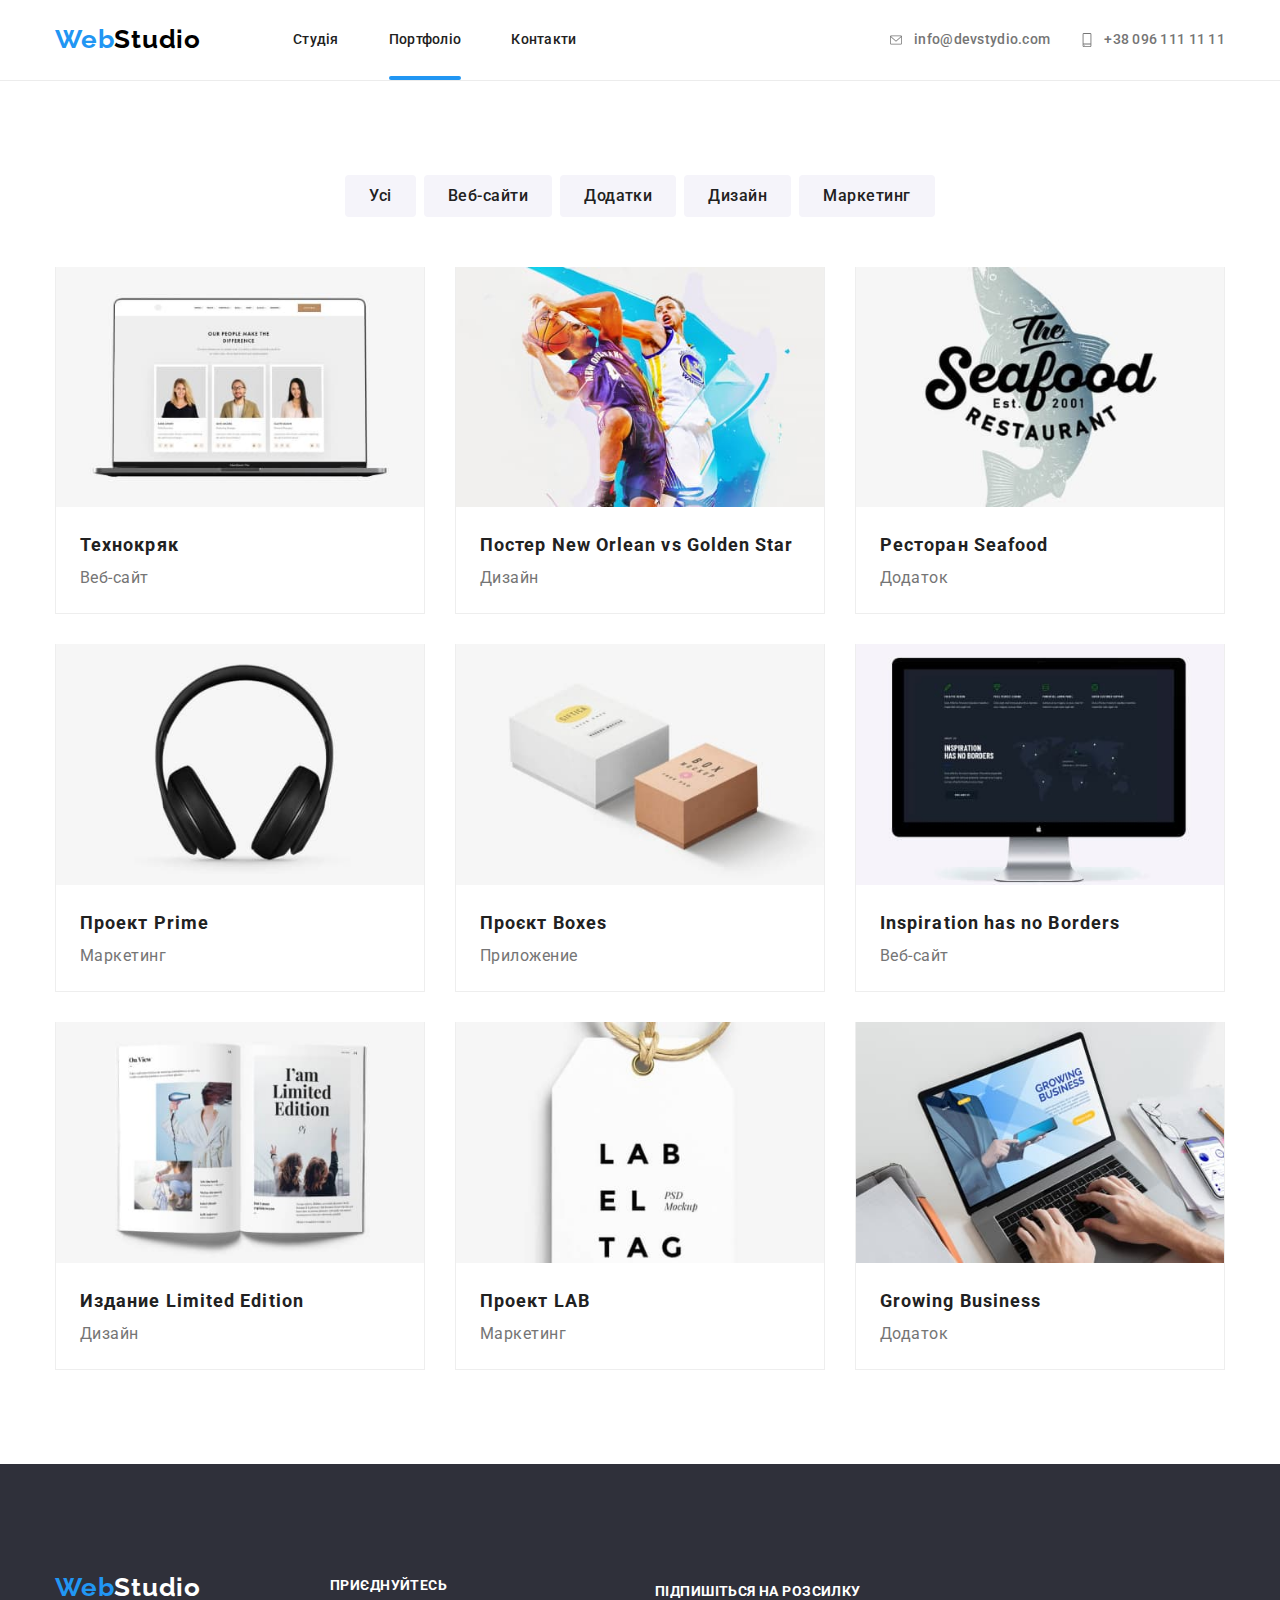
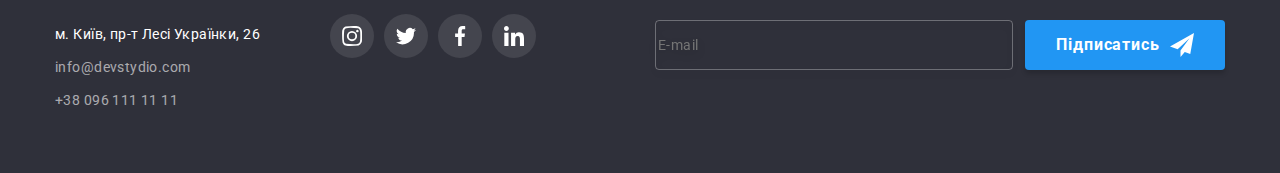
==== commit 89d4ce2d: "Виправив розташування бордеру в портфоліою" ====
--- a/portfolio.html
+++ b/portfolio.html
@@ -137,7 +137,7 @@
                                 </div>
                             </div>
                             <div class="card-set__sub">
-                                <h2 class="card-set__subject">New Orlean vs Golden Star</h2>
+                                <h2 class="card-set__subject">Постер New Orlean vs Golden Star</h2>
                                 <p class="card-set__name">Дизайн</p>
                             </div>
                         </div>
--- a/css/main.min.css
+++ b/css/main.min.css
@@ -1 +1 @@
-:root{--primary-headlines-color: #212121;--secondary-text-color: #FFFFFF;--text-color: #757575;--interactive-color: #2196F3;--accent-color-shadow: #188ce8;--primary-bcg-color: #FFFFFF;--secondary-bcg-color: #E5E5E5;--trethiary-bcg-color: #F5F4FA;--hero-bcg-color: #2F303A;--overlay-color: rgba(47, 48, 58, 0.4);--secondary-overlay-color: rgba(47, 48, 58, 0.8);--icon-color: #AFB1B8;--form-border-color: rgba(255, 255, 255, 0.3);--form-text-color: rgba(255, 255, 255, 0.6);--font-family-primary: "Roboto", sans-serif;--transition-duration: 250ms;--transition-timing-function: cubic-bezier(0.4, 0, 0.2, 1) }body{font-family:var(--font-family-primary);background-color:var(--primary-bcg-color);color:var(--primary-headlines-color);font-size:14px;letter-spacing:.02em}body.modal-open{overflow:hidden}.container{margin-left:auto;margin-right:auto;padding-left:15px;padding-right:15px}.cursor{cursor:pointer}.list{list-style:none;margin-top:0px;margin-bottom:0px;-webkit-padding-start:0px;padding-inline-start:0px}h1,h2,h3,h4,h5,h6,p{margin-top:0;margin-bottom:0}.title{margin-bottom:30px;font-weight:700;font-size:28px;line-height:1.17;text-align:center;letter-spacing:.03em}@media screen and (min-width: 1200px){.title{margin-bottom:50px;font-size:36px;line-height:1.16}}@media screen and (min-width: 768px){.current::after{content:"";position:absolute;left:0;bottom:0;border-radius:2px;display:block;width:100%;height:4px;background-color:var(--interactive-color)}}.portfolio-main,.client,.team,.job,.benefits{padding-top:60px;padding-bottom:60px}@media screen and (min-width: 1200px){.portfolio-main,.client,.team,.job,.benefits{padding-top:94px;padding-bottom:94px}}.site-nav{position:relative;background-color:var(--primary-bcg-color);border-bottom:1px solid #ececec}.nav{position:relative;display:-webkit-box;display:-ms-flexbox;display:flex;-webkit-box-align:center;-ms-flex-align:center;align-items:center;max-width:480px;height:60px}@media screen and (min-width: 768px){.nav{display:-webkit-box;display:-ms-flexbox;display:flex;-webkit-box-align:center;-ms-flex-align:center;align-items:center;height:80px;-webkit-box-pack:justify;-ms-flex-pack:justify;justify-content:space-between;max-width:768px}}@media screen and (min-width: 1200px){.nav{display:-webkit-box;display:-ms-flexbox;display:flex;-webkit-box-align:center;-ms-flex-align:center;align-items:center;min-width:1200px}}.nav__button{position:absolute;right:10px;display:-webkit-inline-box;display:-ms-inline-flexbox;display:inline-flex;margin:0;padding:0;border:none;background-color:rgba(0,0,0,0);z-index:4}@media screen and (min-width: 768px){.nav__button{display:none}}.nav__button .nav__icon--menu{display:none}.nav__button.is-open .nav__icon--cross{display:none}.nav__button.is-open .nav__icon--menu{display:block}.nav__container{display:none;position:absolute;overflow-y:scroll;top:0px;left:0px;background-color:var(--primary-bcg-color);z-index:2;width:100%;height:100%;padding:48px 40px}.nav__container.is-open{display:block;width:100%;height:796px;overflow:hidden}@media screen and (min-width: 768px){.nav__container{position:absolute;top:100%;left:0px;width:100%;display:-webkit-box;display:-ms-flexbox;display:flex;display:contents}}.nav__list{height:100%}@media screen and (max-width: 767.5px){.nav__list{font-size:40px;line-height:1.17;gap:32px}}@media screen and (min-width: 768px){.nav__list{display:-webkit-box;display:-ms-flexbox;display:flex;gap:50px}}@media screen and (min-width: 1200px){.nav__list{display:-webkit-box;display:-ms-flexbox;display:flex;margin-left:92px;gap:50px}}.nav__mail--tab{position:relative;display:block;text-decoration:none;line-height:1.14;font-weight:500;color:var(--text-color);-webkit-box-align:center;-ms-flex-align:center;align-items:center;-webkit-transition:fill var(--transition-duration) var(--transition-timing-function),color var(--transition-duration) var(--transition-timing-function);transition:fill var(--transition-duration) var(--transition-timing-function),color var(--transition-duration) var(--transition-timing-function)}@media screen and (max-width: 767.5px){.nav__mail--tab{font-size:24px;line-height:1.16;letter-spacing:.02em;margin-bottom:32px}}@media screen and (min-width: 768px){.nav__mail--tab{display:-webkit-box;display:-ms-flexbox;display:flex;font-size:12px;line-height:1.16}}@media screen and (min-width: 1200px){.nav__mail--tab{display:-webkit-box;display:-ms-flexbox;display:flex;font-size:14px;line-height:1.14;padding-top:32px;padding-bottom:32px}}.nav__phone--tab{position:relative;display:block;color:var(--primary-headlines-color);text-decoration:none;line-height:1.14;font-weight:500;-webkit-transition:fill var(--transition-duration) var(--transition-timing-function),color var(--transition-duration) var(--transition-timing-function);transition:fill var(--transition-duration) var(--transition-timing-function),color var(--transition-duration) var(--transition-timing-function)}@media screen and (max-width: 767.5px){.nav__phone--tab{font-size:34px;line-height:1.17;letter-spacing:.02em;color:var(--interactive-color);margin-bottom:32px}}@media screen and (min-width: 768px){.nav__phone--tab{display:-webkit-box;display:-ms-flexbox;display:flex;font-size:12px;line-height:1.16;color:var(--text-color);margin-top:10px}}@media screen and (min-width: 1200px){.nav__phone--tab{display:-webkit-box;display:-ms-flexbox;display:flex;font-size:14px;line-height:1.14;padding-top:32px;padding-bottom:32px;margin-top:0px}}.nav__link{position:relative;display:block;color:var(--primary-headlines-color);text-decoration:none;line-height:1.14;font-weight:500}@media screen and (max-width: 767.5px){.nav__link{margin-bottom:32px}}@media screen and (min-width: 768px){.nav__link{padding-top:32px;padding-bottom:32px}}.nav__address{position:relative}@media screen and (max-width: 767.5px){.nav__address{display:-webkit-box;display:-ms-flexbox;display:flex;-webkit-box-orient:vertical;-webkit-box-direction:reverse;-ms-flex-direction:column-reverse;flex-direction:column-reverse;position:absolute;left:40px;bottom:134px}}@media screen and (min-width: 1200px){.nav__address{display:-webkit-box;display:-ms-flexbox;display:flex;margin-left:auto;gap:30px}}.nav__item{display:-webkit-box;display:-ms-flexbox;display:flex;-webkit-box-align:center;-ms-flex-align:center;align-items:center}.nav__icon{display:none}@media screen and (min-width: 768px){.nav__icon{display:inline-block;margin-right:8px;fill:var(--text-color);-webkit-transition:fill var(--transition-duration) var(--transition-timing-function);transition:fill var(--transition-duration) var(--transition-timing-function)}}@media screen and (min-width: 1200px){.nav__icon{margin-right:10px}}.nav__link:hover,.nav__link:focus,.nav__mail--tab:hover,.nav__mail--tab:focus,.nav__phone--tab:hover,.nav__phone--tab:focus,.nav__mail--tab:hover .nav__icon,.nav__mail--tab:focus .nav__icon,.nav__phone--tab:hover .nav__icon,.nav__phone--tab:focus .nav__icon{color:var(--interactive-color);fill:var(--interactive-color);-webkit-transition:fill var(--transition-duration) var(--transition-timing-function),color var(--transition-duration) var(--transition-timing-function);transition:fill var(--transition-duration) var(--transition-timing-function),color var(--transition-duration) var(--transition-timing-function)}@media screen and (max-width: 767.5px){.site-social{position:absolute;bottom:48px;display:-webkit-box;display:-ms-flexbox;display:flex}}@media screen and (min-width: 768px){.site-social{display:none}}.site-social__item{font-size:18px;font-weight:500;line-height:1.22;letter-spacing:.02em;color:var(--interactive-color);padding-right:10px;border-right:1px solid rgba(33,33,33,.2)}.site-social__item+.site-social__item{margin-left:10px}.site-social__item:last-child{border:none;padding:0}.site-social__instagram,.site-social__twitter,.site-social__facebook,.site-social__linkedin{text-decoration:none;color:var(--interactive-color)}.logo{color:#000;text-decoration:none;font-family:"Raleway";font-weight:700;font-size:26px;line-height:1.2;letter-spacing:.03em}@media screen and (max-width: 479.5px){.logo{margin-left:15px;margin-top:26px;margin-bottom:26px}}.logo__color--interactive{color:var(--interactive-color)}.overlay{max-width:1600px;max-height:400px;margin-left:auto;margin-right:auto;background-image:-webkit-gradient(linear, left top, left bottom, from(var(--overlay-color)), to(var(--overlay-color))),url("/images/img/hero-photo480.jpg");background-image:linear-gradient(var(--overlay-color), var(--overlay-color)),url("/images/img/hero-photo480.jpg");background-size:cover;background-position:center}@media screen and (min-width: 1200px){.overlay{max-width:1600px;max-height:600px}}@media(min-device-pixel-ratio: 2),(-webkit-min-device-pixel-ratio: 2),(min-resolution: 192dpi),(min-resolution: 2dppx){.overlay{background-image:url("/images/img/hero-photo480@2x.jpg")}}@media(min-width: 481px),(-webkit-min-device-pixel-ratio: 2),(min-resolution: 192dpi),(min-resolution: 2dppx){.overlay{background-image:url("/images/img/hero-photo768.jpg")}}@media(min-device-pixel-ratio: 2),(-webkit-min-device-pixel-ratio: 2),(min-resolution: 192dpi),(min-resolution: 2dppx){.overlay{background-image:url("/images/img/hero-photo768@2x.jpg")}}@media(min-width: 769px),(-webkit-min-device-pixel-ratio: 2),(min-resolution: 192dpi),(min-resolution: 2dppx){.overlay{background-image:url("/images/img/hero-photo1600.jpg")}}@media(min-device-pixel-ratio: 2),(-webkit-min-device-pixel-ratio: 2),(min-resolution: 192dpi),(min-resolution: 2dppx){.overlay{background-image:url("/images/img/hero-photo1600@2x.jpg")}}.hero{display:-webkit-box;display:-ms-flexbox;display:flex;-webkit-box-pack:center;-ms-flex-pack:center;justify-content:center;text-align:center;background-color:var(--hero-bcg-color)}.hero__box{width:360px;padding-top:118px;padding-bottom:118px;margin-left:60px;margin-right:60px}@media screen and (min-width: 1200px){.hero__box{width:696px;padding-top:200px;padding-bottom:200px}}.hero__title{font-size:26px;line-height:1.6;font-weight:900;letter-spacing:.06em;color:var(--secondary-text-color);text-transform:uppercase}@media screen and (min-width: 1200px){.hero__title{font-size:44px;line-height:1.36}}.hero__button{display:inline-block;margin-top:30px;width:200px;height:50px;color:var(--secondary-text-color);background-color:var(--interactive-color);font-weight:700;font-size:16px;line-height:1.88;-webkit-box-align:center;-ms-flex-align:center;align-items:center;text-align:center;letter-spacing:.06em;border-color:rgba(0,0,0,0);border-radius:4px;-webkit-box-shadow:0px 4px 4px rgba(0,0,0,.15);box-shadow:0px 4px 4px rgba(0,0,0,.15);-webkit-transition:background-color var(--transition-duration) var(--transition-timing-function);transition:background-color var(--transition-duration) var(--transition-timing-function)}.hero__button:hover,.hero__button:focus{background-color:var(--accent-color-shadow);-webkit-transition:background-color var(--transition-duration) var(--transition-timing-function);transition:background-color var(--transition-duration) var(--transition-timing-function)}.benefits{padding-bottom:60;margin-left:auto;margin-right:auto}@media screen and (min-width: 480px){.benefits{width:480px}}@media screen and (min-width: 768px){.benefits{width:768px}}@media screen and (min-width: 1200px){.benefits{width:1200px;padding-bottom:0}}.benefits__list{display:-webkit-box;display:-ms-flexbox;display:flex;-webkit-box-orient:vertical;-webkit-box-direction:normal;-ms-flex-direction:column;flex-direction:column;-webkit-box-pack:center;-ms-flex-pack:center;justify-content:center;gap:30px}@media screen and (min-width: 768px){.benefits__list{-webkit-box-orient:horizontal;-webkit-box-direction:normal;-ms-flex-direction:row;flex-direction:row;-ms-flex-wrap:wrap;flex-wrap:wrap;gap:30px}}@media screen and (min-width: 1200px){.benefits__list{-webkit-box-orient:horizontal;-webkit-box-direction:normal;-ms-flex-direction:row;flex-direction:row;gap:30px}}.benefits__item{margin-left:auto;margin-right:auto;width:100%}@media screen and (min-width: 768px){.benefits__item{-ms-flex-preferred-size:calc((100% - 60px)/2);flex-basis:calc((100% - 60px)/2)}}@media screen and (min-width: 1200px){.benefits__item{-ms-flex-preferred-size:calc((100% - 120px)/4);flex-basis:calc((100% - 120px)/4)}}.benefits__icon{display:-webkit-box;display:-ms-flexbox;display:flex;-webkit-box-pack:center;-ms-flex-pack:center;justify-content:center;height:120px;margin-bottom:30px;background-color:var(--trethiary-bcg-color)}@media screen and (min-width: 1200px){.benefits__icon{display:-webkit-box;display:-ms-flexbox;display:flex;width:270px;height:120px;margin-bottom:30px}}.benefits__svg{margin-top:25px;margin-bottom:25px;margin-left:100px;margin-right:100px}.benefits__title{text-align:center;margin-bottom:10px;font-weight:700;font-size:14px;line-height:1.14;letter-spacing:.03em;text-transform:uppercase}@media screen and (min-width: 768px){.benefits__title{text-align:left}}.benefits__text{color:var(--text-color);line-height:1.71;letter-spacing:.03em}.job{display:none}@media screen and (min-width: 1200px){.job{display:block}}.job__list{display:-webkit-box;display:-ms-flexbox;display:flex;-webkit-box-pack:center;-ms-flex-pack:center;justify-content:center;gap:30px}.job__item{position:relative}.job__item::before{content:"";display:inline-block;position:absolute;left:0;bottom:0;width:100%;height:70px;background-color:var(--secondary-overlay-color)}.job__label{position:absolute;left:50%;bottom:27px;-webkit-transform:translate(-50%);transform:translate(-50%);font-weight:700;font-size:14px;line-height:1.14;letter-spacing:.03em;text-align:center;text-transform:uppercase;color:var(--secondary-text-color)}.team{background-color:var(--trethiary-bcg-color)}@media screen and (min-width: 480px){.team__container{width:480px}}@media screen and (min-width: 768px){.team__container{width:768px}}@media screen and (min-width: 1200px){.team__container{width:1200px}}.team__list{display:-webkit-box;display:-ms-flexbox;display:flex;-webkit-box-orient:vertical;-webkit-box-direction:normal;-ms-flex-direction:column;flex-direction:column;-webkit-box-pack:center;-ms-flex-pack:center;justify-content:center;gap:30px}@media screen and (min-width: 768px){.team__list{-webkit-box-orient:horizontal;-webkit-box-direction:normal;-ms-flex-direction:row;flex-direction:row;-ms-flex-wrap:wrap;flex-wrap:wrap;gap:30px}}@media screen and (min-width: 1200px){.team__list{-webkit-box-orient:horizontal;-webkit-box-direction:normal;-ms-flex-direction:row;flex-direction:row;gap:30px}}.team__portrait{max-width:100%;height:auto}.team__item{margin-left:auto;margin-right:auto;background-color:var(--primary-bcg-color);-webkit-box-shadow:0px 1px 3px rgba(0,0,0,.12),0px 1px 1px rgba(0,0,0,.14),0px 2px 1px rgba(0,0,0,.2);box-shadow:0px 1px 3px rgba(0,0,0,.12),0px 1px 1px rgba(0,0,0,.14),0px 2px 1px rgba(0,0,0,.2);border-radius:0px 0px 4px 4px}@media screen and (min-width: 768px){.team__item{-ms-flex-preferred-size:calc((100% - 60px)/2);flex-basis:calc((100% - 60px)/2)}}@media screen and (min-width: 1200px){.team__item{-ms-flex-preferred-size:calc((100% - 120px)/4);flex-basis:calc((100% - 120px)/4)}}.team__box{padding-top:30px;padding-bottom:24px}@media screen and (min-width: 1200px){.team__box{padding-bottom:30px}}.team__name{padding-bottom:10px;font-size:16px;line-height:1.19;letter-spacing:.03em;text-align:center;font-weight:500;color:var(--primary-headlines-color)}.team__descridtion{color:var(--text-color);font-size:16px;line-height:1.19;text-align:center;letter-spacing:.03em}.social{display:-webkit-box;display:-ms-flexbox;display:flex;-webkit-box-pack:center;-ms-flex-pack:center;justify-content:center;margin-top:16px;margin-left:32px;margin-right:32px;gap:10px}.social__item{width:44px;height:44px}.social__icon{display:-webkit-box;display:-ms-flexbox;display:flex;border-radius:100%;-webkit-transition:background-color var(--transition-duration) var(--transition-timing-function);transition:background-color var(--transition-duration) var(--transition-timing-function)}.social__icon:hover,.social__icon:focus,.social__icon:hover .social__svg,.social__icon:focus .social__svg{fill:var(--secondary-text-color);background-color:var(--interactive-color);-webkit-transition:fill var(--transition-duration) var(--transition-timing-function),background-color var(--transition-duration) var(--transition-timing-function);transition:fill var(--transition-duration) var(--transition-timing-function),background-color var(--transition-duration) var(--transition-timing-function)}.social__svg{margin:12px;width:44px;fill:var(--icon-color);-webkit-transition:fill var(--transition-duration) var(--transition-timing-function);transition:fill var(--transition-duration) var(--transition-timing-function)}.client__list{display:-webkit-box;display:-ms-flexbox;display:flex;-webkit-box-pack:center;-ms-flex-pack:center;justify-content:center;-ms-flex-wrap:wrap;flex-wrap:wrap;gap:30px}@media screen and (min-width: 480px){.client__list{margin-left:auto;margin-right:auto;width:480px}}@media screen and (min-width: 768px){.client__list{margin-left:auto;margin-right:auto;width:768px}}@media screen and (min-width: 1200px){.client__list{margin-left:auto;margin-right:auto;width:1200px}}.client__item{margin-left:auto;margin-right:auto;gap:30px;-ms-flex-preferred-size:calc((100% - 60px)/2);flex-basis:calc((100% - 60px)/2)}@media screen and (min-width: 768px){.client__item{-ms-flex-preferred-size:calc((100% - 90px)/3);flex-basis:calc((100% - 90px)/3)}}@media screen and (min-width: 1200px){.client__item{-ms-flex-preferred-size:calc((100% - 180px)/6);flex-basis:calc((100% - 180px)/6)}}.client__icon{display:-webkit-box;display:-ms-flexbox;display:flex;-webkit-box-pack:center;-ms-flex-pack:center;justify-content:center;-webkit-box-align:center;-ms-flex-align:center;align-items:center;height:92px;border:1px solid var(--icon-color);border-radius:0px 0px 4px 4px;-webkit-transition:border var(--transition-duration) var(--transition-timing-function);transition:border var(--transition-duration) var(--transition-timing-function)}.client__icon:hover,.client__icon:focus{border-color:var(--interactive-color);-webkit-transition:border-color var(--transition-duration) var(--transition-timing-function);transition:border-color var(--transition-duration) var(--transition-timing-function)}.client__svg{fill:var(--icon-color);-webkit-transition:fill var(--transition-duration) var(--transition-timing-function);transition:fill var(--transition-duration) var(--transition-timing-function)}.client__icon:hover .client__svg,.client__icon:focus .client__svg{fill:var(--interactive-color);-webkit-transition:fill var(--transition-duration) var(--transition-timing-function);transition:fill var(--transition-duration) var(--transition-timing-function)}.backdrop{position:fixed;top:0;left:0;width:100%;height:100%;background-color:rgba(0,0,0,.2);opacity:1;-webkit-transition:opacity var(--transition-duration) var(--transition-timing-function);transition:opacity var(--transition-duration) var(--transition-timing-function);z-index:3;overflow-y:scroll}.backdrop.is-hidden .modal{-webkit-transform:translate(-50%, -50%) scale(0.9);transform:translate(-50%, -50%) scale(0.9);opacity:0;-webkit-transition:opacity var(--transition-duration) var(--transition-timing-function),scale var(--transition-duration) var(--transition-timing-function),-webkit-transform var(--transition-duration) var(--transition-timing-function);transition:opacity var(--transition-duration) var(--transition-timing-function),scale var(--transition-duration) var(--transition-timing-function),-webkit-transform var(--transition-duration) var(--transition-timing-function);transition:opacity var(--transition-duration) var(--transition-timing-function),transform var(--transition-duration) var(--transition-timing-function),scale var(--transition-duration) var(--transition-timing-function);transition:opacity var(--transition-duration) var(--transition-timing-function),transform var(--transition-duration) var(--transition-timing-function),scale var(--transition-duration) var(--transition-timing-function),-webkit-transform var(--transition-duration) var(--transition-timing-function)}.modal{position:absolute;top:50%;left:50%;-webkit-transform:translate(-50%, -50%) scale(1);transform:translate(-50%, -50%) scale(1);margin-top:auto;opacity:1;-webkit-box-shadow:0px 1px 3px rgba(0,0,0,.12),0px 1px 1px rgba(0,0,0,.14),0px 2px 1px rgba(0,0,0,.2);box-shadow:0px 1px 3px rgba(0,0,0,.12),0px 1px 1px rgba(0,0,0,.14),0px 2px 1px rgba(0,0,0,.2);border-radius:4px;-webkit-transition:opacity var(--transition-duration) var(--transition-timing-function),scale var(--transition-duration) var(--transition-timing-function),-webkit-transform var(--transition-duration) var(--transition-timing-function);transition:opacity var(--transition-duration) var(--transition-timing-function),scale var(--transition-duration) var(--transition-timing-function),-webkit-transform var(--transition-duration) var(--transition-timing-function);transition:opacity var(--transition-duration) var(--transition-timing-function),transform var(--transition-duration) var(--transition-timing-function),scale var(--transition-duration) var(--transition-timing-function);transition:opacity var(--transition-duration) var(--transition-timing-function),transform var(--transition-duration) var(--transition-timing-function),scale var(--transition-duration) var(--transition-timing-function),-webkit-transform var(--transition-duration) var(--transition-timing-function);background-color:var(--primary-bcg-color)}@media screen and (max-width: 767.5px){.modal{max-width:450px;min-height:609px}}@media screen and (min-width: 768px){.modal{width:528px;height:581px}}.modal__button{position:absolute;top:8px;right:8px;border-radius:100%;border:1px solid rgba(0,0,0,.1);width:30px;height:30px;background-color:var(--primary-bcg-color);-webkit-transition:fill var(--transition-duration) var(--transition-timing-function);transition:fill var(--transition-duration) var(--transition-timing-function)}.modal__button:hover,.modal__button:focus{fill:var(--interactive-color);-webkit-transition:fill var(--transition-duration) var(--transition-timing-function);transition:fill var(--transition-duration) var(--transition-timing-function)}.backdrop.is-hidden{opacity:0;pointer-events:none}.modal__close-icon{position:absolute;top:50%;left:50%;-webkit-transform:translate(-50%, -50%);transform:translate(-50%, -50%)}.form{margin-top:40px;margin-left:40px;margin-right:40px}.form__field{position:relative;display:-webkit-box;display:-ms-flexbox;display:flex;-webkit-box-orient:vertical;-webkit-box-direction:normal;-ms-flex-direction:column;flex-direction:column;margin-bottom:10px}.form__label{margin-bottom:4px;font-size:12px;line-height:1.16;letter-spacing:.01em;color:var(--text-color)}.form__input{width:100%;height:40px;border:1px solid rgba(33,33,33,.2);border-radius:4px;padding-left:42px;-webkit-transition:border var(--transition-duration) var(--transition-timing-function);transition:border var(--transition-duration) var(--transition-timing-function)}.form__text-area{width:100%;border:1px solid rgba(33,33,33,.2);border-radius:4px;-webkit-transition:border var(--transition-duration) var(--transition-timing-function);transition:border var(--transition-duration) var(--transition-timing-function)}.form__svg{position:absolute;top:29px;left:12px;-webkit-transition:fill var(--transition-duration) var(--transition-timing-function);transition:fill var(--transition-duration) var(--transition-timing-function)}.form__field:focus-within>.form__svg{fill:var(--interactive-color);-webkit-transition:fill var(--transition-duration) var(--transition-timing-function);transition:fill var(--transition-duration) var(--transition-timing-function)}.form__field:focus-within>.form__input,.form__field:focus-within>.form__text-area{outline:none;border:1px solid var(--interactive-color);border-radius:4px;-webkit-transition:border var(--transition-duration) var(--transition-timing-function);transition:border var(--transition-duration) var(--transition-timing-function)}.form__checkbox{margin-top:20px;margin-bottom:30px;margin-left:14px;margin-right:11px;font-size:14px;line-height:1.7;letter-spacing:.03em;color:var(--text-color)}.form__checkbox-input{position:absolute;-webkit-appearance:none;-moz-appearance:none;appearance:none}.form__checkbox-svg{margin-top:auto;margin-bottom:auto;fill:rgba(0,0,0,0);border:2px solid var(--primary-headlines-color);border-radius:2px;display:inline-block;margin-right:8px;-webkit-transition:fill var(--transition-duration) var(--transition-timing-function),background-color var(--transition-duration) var(--transition-timing-function);transition:fill var(--transition-duration) var(--transition-timing-function),background-color var(--transition-duration) var(--transition-timing-function)}.form__checkbox-input:checked+.form__checkbox-svg{fill:var(--secondary-text-color);background-color:var(--interactive-color);border:none;-webkit-transition:fill var(--transition-duration) var(--transition-timing-function),background-color var(--transition-duration) var(--transition-timing-function);transition:fill var(--transition-duration) var(--transition-timing-function),background-color var(--transition-duration) var(--transition-timing-function)}.form__policy{padding-left:3px;color:var(--interactive-color);font-size:14px;line-height:1.7;letter-spacing:.03em}.form__text{display:block;margin-bottom:12px;margin-top:40px;font-weight:700;font-size:20px;line-height:1.15;text-align:center;letter-spacing:.03em;color:var(--primary-headlines-color)}.form__text-area{padding:12px 16px;resize:none;width:100%;height:120px}.form__submit{display:block;margin-top:30px;margin-bottom:40px;margin-right:auto;margin-left:auto;width:200px;height:50px;padding:10px 55px;border-radius:4px;border:none;color:var(--secondary-text-color);background-color:var(--interactive-color);cursor:pointer;font-size:16px;font-weight:700;line-height:1.875;letter-spacing:.06em;-webkit-box-shadow:0px 4px 4px 0px rgba(0,0,0,.15);box-shadow:0px 4px 4px 0px rgba(0,0,0,.15);-webkit-transition:background-color var(--transition-duration) var(--transition-timing-function);transition:background-color var(--transition-duration) var(--transition-timing-function)}.form__submit:focus,.form__submit:hover{background-color:var(--accent-color-shadow);-webkit-transition:background-color var(--transition-duration) var(--transition-timing-function);transition:background-color var(--transition-duration) var(--transition-timing-function)}footer{padding-top:60px;padding-bottom:60px;background-color:var(--hero-bcg-color);background-repeat:no-repeat;background-position:center}.footer{max-width:768px}@media screen and (min-width: 1200px){.footer{display:-webkit-box;display:-ms-flexbox;display:flex;-webkit-box-pack:justify;-ms-flex-pack:justify;justify-content:space-between;-webkit-box-align:baseline;-ms-flex-align:baseline;align-items:baseline;max-width:1200px}}@media screen and (min-width: 768px){.footer__info{display:-webkit-box;display:-ms-flexbox;display:flex;-ms-flex-pack:distribute;justify-content:space-around}}.footer__logo{margin-bottom:20px;color:var(--secondary-text-color);font-family:"Raleway";font-style:normal;font-weight:700;font-size:26px;line-height:1.19;letter-spacing:.03em}.contact{display:block;color:var(--secondary-text-color);font-size:14px;line-height:1.71;letter-spacing:.03em;font-style:normal}.footer__block{text-align:center}@media screen and (min-width: 1200px){.footer__block{text-align:left}}.contact__address{display:inline-block;margin-top:9px;line-height:1.71;letter-spacing:.03em;color:rgba(255,255,255,.6);text-decoration:none}.join{text-align:center;width:206px;margin:60px auto}@media screen and (min-width: 768px){.join{margin:5px 0px 0px 0px}}@media screen and (min-width: 1200px){.join{text-align:left;margin-left:70px}}.join__list{margin-top:0}.join__text{display:inline-block;margin-bottom:20px;width:206px;color:var(--secondary-text-color);font-family:"Roboto";font-style:normal;font-weight:700;font-size:14px;line-height:1.14;letter-spacing:.03em;text-transform:uppercase}.join__social{display:-webkit-box;display:-ms-flexbox;display:flex;width:44px;height:44px;border-radius:100%;background-color:#44454e;-webkit-transition:background-color var(--transition-duration) var(--transition-timing-function);transition:background-color var(--transition-duration) var(--transition-timing-function)}.join__social:hover,.join__social:focus{background-color:var(--interactive-color);-webkit-transition:background-color var(--transition-duration) var(--transition-timing-function);transition:background-color var(--transition-duration) var(--transition-timing-function)}.join__svg{margin:12px;fill:var(--secondary-text-color)}.subscribe{text-align:center}@media screen and (min-width: 481px){.subscribe{margin-top:60px}}@media screen and (min-width: 1200px){.subscribe{-ms-flex-wrap:wrap;flex-wrap:wrap;text-align:left}}.subscribe__text{margin-bottom:20px;color:var(--secondary-text-color);font-weight:700;font-size:14px;line-height:1.14;letter-spacing:.03em;text-transform:uppercase}@media screen and (min-width: 1200px){.subscribe__box{display:-webkit-box;display:-ms-flexbox;display:flex}}.subscribe__form{position:relative}.subscribe__email{line-height:1.25;letter-spacing:.03em;height:50px;border:1px solid var(--form-border-color);-webkit-filter:drop-shadow(0px 4px 4px rgba(0, 0, 0, 0.15));filter:drop-shadow(0px 4px 4px rgba(0, 0, 0, 0.15));border-radius:4px;background-color:rgba(0,0,0,0);outline:none;color:var(--secondary-text-color);width:100%}@media screen and (min-width: 480px){.subscribe__email{width:450px;margin-left:auto;margin-right:auto}}@media screen and (min-width: 1200px){.subscribe__email{max-width:358px}}.subscribe__button{margin-left:auto;margin-right:auto;margin-top:20px;display:-webkit-box;display:-ms-flexbox;display:flex;-webkit-box-align:center;-ms-flex-align:center;align-items:center;-webkit-box-pack:center;-ms-flex-pack:center;justify-content:center;width:200px;height:50px;-webkit-box-shadow:0px 4px 4px rgba(0,0,0,.15);box-shadow:0px 4px 4px rgba(0,0,0,.15);border-radius:4px;border-color:rgba(0,0,0,0);background-color:var(--interactive-color);-webkit-transition:background-color var(--transition-duration) var(--transition-timing-function);transition:background-color var(--transition-duration) var(--transition-timing-function)}@media screen and (min-width: 1200px){.subscribe__button{margin-left:12px;margin-right:0px;margin-top:0px}}.subscribe__button:hover,.subscribe__button:focus{background-color:var(--accent-color-shadow);-webkit-transition:background-color var(--transition-duration) var(--transition-timing-function);transition:background-color var(--transition-duration) var(--transition-timing-function)}.subscribe__button-text{font-weight:700;font-size:16px;line-height:1.87;letter-spacing:.06em;color:var(--secondary-text-color)}.subscribe__svg{margin-left:10px;fill:var(--secondary-text-color)}.no-gap{display:block;width:100%;height:auto}.invisible{visibility:hidden}body{height:100%}.filter{display:-webkit-box;display:-ms-flexbox;display:flex;-webkit-box-pack:start;-ms-flex-pack:start;justify-content:start;margin-bottom:40px;gap:8px;max-width:450px;-ms-flex-wrap:wrap;flex-wrap:wrap}@media screen and (min-width: 480px){.filter{margin-left:auto;margin-right:auto}}@media screen and (min-width: 768px){.filter{-webkit-box-pack:center;-ms-flex-pack:center;justify-content:center;margin-bottom:30px;margin-left:auto;margin-right:auto;max-width:768px}}@media screen and (min-width: 1200px){.filter{-webkit-box-pack:center;-ms-flex-pack:center;justify-content:center;margin-bottom:50px;margin-left:auto;margin-right:auto;max-width:1200px}}.filter__button{padding-top:6px;padding-right:22px;padding-bottom:6px;padding-left:22px;color:var(--primary-headlines-color);font-weight:500;font-size:16px;line-height:1.6;text-align:center;letter-spacing:.03em;background:#f5f4fa;border-radius:4px;border-color:rgba(0,0,0,0);-webkit-transition:color var(--transition-duration) var(--transition-timing-function),background-color var(--transition-duration) var(--transition-timing-function);transition:color var(--transition-duration) var(--transition-timing-function),background-color var(--transition-duration) var(--transition-timing-function)}.filter__button:hover,.filter__button:focus{color:var(--secondary-text-color);background-color:var(--interactive-color);-webkit-transition:color var(--transition-duration) var(--transition-timing-function),background-color var(--transition-duration) var(--transition-timing-function);transition:color var(--transition-duration) var(--transition-timing-function),background-color var(--transition-duration) var(--transition-timing-function)}.card-set{display:-webkit-box;display:-ms-flexbox;display:flex;-ms-flex-wrap:wrap;flex-wrap:wrap;margin:-15px}@media screen and (min-width: 480px){.card-set{margin-left:auto;margin-right:auto;width:480px}}@media screen and (min-width: 768px){.card-set{margin-left:auto;margin-right:auto;width:768px}}@media screen and (min-width: 1200px){.card-set{margin-left:auto;margin-right:auto;width:1200px}}.card-set__item{margin:15px;width:450px}@media screen and (min-width: 768px){.card-set__item{width:calc((100% - 60px)/2)}}@media screen and (min-width: 1200px){.card-set__item{width:calc((100% - 90px)/3)}}.card-set__filter{-webkit-transition:-webkit-box-shadow var(--transition-duration) var(--transition-timing-function);transition:-webkit-box-shadow var(--transition-duration) var(--transition-timing-function);transition:box-shadow var(--transition-duration) var(--transition-timing-function);transition:box-shadow var(--transition-duration) var(--transition-timing-function), -webkit-box-shadow var(--transition-duration) var(--transition-timing-function)}.card-set__filter:hover{-webkit-box-shadow:0px 1px 3px rgba(0,0,0,.12),0px 1px 1px rgba(0,0,0,.14),0px 2px 1px rgba(0,0,0,.2);box-shadow:0px 1px 3px rgba(0,0,0,.12),0px 1px 1px rgba(0,0,0,.14),0px 2px 1px rgba(0,0,0,.2);-webkit-transition:-webkit-box-shadow var(--transition-duration) var(--transition-timing-function);transition:-webkit-box-shadow var(--transition-duration) var(--transition-timing-function);transition:box-shadow var(--transition-duration) var(--transition-timing-function);transition:box-shadow var(--transition-duration) var(--transition-timing-function), -webkit-box-shadow var(--transition-duration) var(--transition-timing-function)}.card-set__sub{width:100%;height:100%;padding-top:20px;padding-bottom:20px;padding-left:24px;padding-right:24px;border-bottom:1px solid #eee;border-left:1px solid #eee;border-right:1px solid #eee;background-color:var(--primary-bcg-color)}.card-set__box{position:relative;overflow:hidden}.card-set__overlay{position:absolute;top:0;left:0;width:100%;height:100%;background-color:var(--interactive-color);-webkit-transform:translateY(100%);transform:translateY(100%);opacity:0;-webkit-transition:opacity var(--transition-duration) var(--transition-timing-function),-webkit-transform var(--transition-duration) var(--transition-timing-function);transition:opacity var(--transition-duration) var(--transition-timing-function),-webkit-transform var(--transition-duration) var(--transition-timing-function);transition:transform var(--transition-duration) var(--transition-timing-function),opacity var(--transition-duration) var(--transition-timing-function);transition:transform var(--transition-duration) var(--transition-timing-function),opacity var(--transition-duration) var(--transition-timing-function),-webkit-transform var(--transition-duration) var(--transition-timing-function)}.card-set__filter:hover .card-set__overlay{opacity:1;-webkit-transform:translateY(0);transform:translateY(0);-webkit-transition:opacity var(--transition-duration) var(--transition-timing-function),-webkit-transform var(--transition-duration) var(--transition-timing-function);transition:opacity var(--transition-duration) var(--transition-timing-function),-webkit-transform var(--transition-duration) var(--transition-timing-function);transition:transform var(--transition-duration) var(--transition-timing-function),opacity var(--transition-duration) var(--transition-timing-function);transition:transform var(--transition-duration) var(--transition-timing-function),opacity var(--transition-duration) var(--transition-timing-function),-webkit-transform var(--transition-duration) var(--transition-timing-function)}.card-set__text{padding-top:63px;padding-bottom:63px;padding-left:24px;padding-right:24px;font-size:18px;line-height:1.55;letter-spacing:.03em;color:var(--secondary-text-color)}.card-set__subject{color:var(--primary-headlines-color);font-weight:700;font-size:18px;line-height:2;letter-spacing:.06em}.card-set__name{color:var(--text-color);font-size:16px;line-height:1.9;letter-spacing:.03em}/*# sourceMappingURL=main.min.css.map */+:root{--primary-headlines-color: #212121;--secondary-text-color: #FFFFFF;--text-color: #757575;--interactive-color: #2196F3;--accent-color-shadow: #188ce8;--primary-bcg-color: #FFFFFF;--secondary-bcg-color: #E5E5E5;--trethiary-bcg-color: #F5F4FA;--hero-bcg-color: #2F303A;--overlay-color: rgba(47, 48, 58, 0.4);--secondary-overlay-color: rgba(47, 48, 58, 0.8);--icon-color: #AFB1B8;--form-border-color: rgba(255, 255, 255, 0.3);--form-text-color: rgba(255, 255, 255, 0.6);--font-family-primary: "Roboto", sans-serif;--transition-duration: 250ms;--transition-timing-function: cubic-bezier(0.4, 0, 0.2, 1) }body{font-family:var(--font-family-primary);background-color:var(--primary-bcg-color);color:var(--primary-headlines-color);font-size:14px;letter-spacing:.02em}body.modal-open{overflow:hidden}.container{margin-left:auto;margin-right:auto;padding-left:15px;padding-right:15px}.cursor{cursor:pointer}.list{list-style:none;margin-top:0px;margin-bottom:0px;-webkit-padding-start:0px;padding-inline-start:0px}h1,h2,h3,h4,h5,h6,p{margin-top:0;margin-bottom:0}.title{margin-bottom:30px;font-weight:700;font-size:28px;line-height:1.17;text-align:center;letter-spacing:.03em}@media screen and (min-width: 1200px){.title{margin-bottom:50px;font-size:36px;line-height:1.16}}@media screen and (min-width: 768px){.current::after{content:"";position:absolute;left:0;bottom:0;border-radius:2px;display:block;width:100%;height:4px;background-color:var(--interactive-color)}}.portfolio-main,.client,.team,.job,.benefits{padding-top:60px;padding-bottom:60px}@media screen and (min-width: 1200px){.portfolio-main,.client,.team,.job,.benefits{padding-top:94px;padding-bottom:94px}}.site-nav{position:relative;background-color:var(--primary-bcg-color);border-bottom:1px solid #ececec}.nav{position:relative;display:-webkit-box;display:-ms-flexbox;display:flex;-webkit-box-align:center;-ms-flex-align:center;align-items:center;max-width:480px;height:60px}@media screen and (min-width: 768px){.nav{display:-webkit-box;display:-ms-flexbox;display:flex;-webkit-box-align:center;-ms-flex-align:center;align-items:center;height:80px;-webkit-box-pack:justify;-ms-flex-pack:justify;justify-content:space-between;max-width:768px}}@media screen and (min-width: 1200px){.nav{display:-webkit-box;display:-ms-flexbox;display:flex;-webkit-box-align:center;-ms-flex-align:center;align-items:center;min-width:1200px}}.nav__button{position:absolute;right:10px;display:-webkit-inline-box;display:-ms-inline-flexbox;display:inline-flex;margin:0;padding:0;border:none;background-color:rgba(0,0,0,0);z-index:4}@media screen and (min-width: 768px){.nav__button{display:none}}.nav__button .nav__icon--menu{display:none}.nav__button.is-open .nav__icon--cross{display:none}.nav__button.is-open .nav__icon--menu{display:block}.nav__container{display:none;position:absolute;overflow-y:scroll;top:100%;left:0px;background-color:var(--primary-bcg-color);z-index:2;height:100%;padding:48px 40px}.nav__container.is-open{display:block;width:100%;height:796px;overflow:hidden}@media screen and (min-width: 768px){.nav__container{top:100%;left:0px;width:100%;display:-webkit-box;display:-ms-flexbox;display:flex;display:contents}}.nav__list{height:100%}@media screen and (max-width: 767.5px){.nav__list{font-size:40px;line-height:1.17;gap:32px}}@media screen and (min-width: 768px){.nav__list{display:-webkit-box;display:-ms-flexbox;display:flex;gap:50px}}@media screen and (min-width: 1200px){.nav__list{display:-webkit-box;display:-ms-flexbox;display:flex;margin-left:92px;gap:50px}}.nav__mail--tab{position:relative;display:block;text-decoration:none;line-height:1.14;font-weight:500;color:var(--text-color);-webkit-box-align:center;-ms-flex-align:center;align-items:center;-webkit-transition:fill var(--transition-duration) var(--transition-timing-function),color var(--transition-duration) var(--transition-timing-function);transition:fill var(--transition-duration) var(--transition-timing-function),color var(--transition-duration) var(--transition-timing-function)}@media screen and (max-width: 767.5px){.nav__mail--tab{font-size:24px;line-height:1.16;letter-spacing:.02em;margin-bottom:32px}}@media screen and (min-width: 768px){.nav__mail--tab{display:-webkit-box;display:-ms-flexbox;display:flex;font-size:12px;line-height:1.16}}@media screen and (min-width: 1200px){.nav__mail--tab{display:-webkit-box;display:-ms-flexbox;display:flex;font-size:14px;line-height:1.14;padding-top:32px;padding-bottom:32px}}.nav__phone--tab{position:relative;display:block;color:var(--primary-headlines-color);text-decoration:none;line-height:1.14;font-weight:500;-webkit-transition:fill var(--transition-duration) var(--transition-timing-function),color var(--transition-duration) var(--transition-timing-function);transition:fill var(--transition-duration) var(--transition-timing-function),color var(--transition-duration) var(--transition-timing-function)}@media screen and (max-width: 767.5px){.nav__phone--tab{font-size:34px;line-height:1.17;letter-spacing:.02em;color:var(--interactive-color);margin-bottom:32px}}@media screen and (min-width: 768px){.nav__phone--tab{display:-webkit-box;display:-ms-flexbox;display:flex;font-size:12px;line-height:1.16;color:var(--text-color);margin-top:10px}}@media screen and (min-width: 1200px){.nav__phone--tab{display:-webkit-box;display:-ms-flexbox;display:flex;font-size:14px;line-height:1.14;padding-top:32px;padding-bottom:32px;margin-top:0px}}.nav__link{position:relative;display:block;color:var(--primary-headlines-color);text-decoration:none;line-height:1.14;font-weight:500}@media screen and (max-width: 767.5px){.nav__link{margin-bottom:32px}}@media screen and (min-width: 768px){.nav__link{padding-top:32px;padding-bottom:32px}}.nav__address{position:relative}@media screen and (max-width: 767.5px){.nav__address{display:-webkit-box;display:-ms-flexbox;display:flex;-webkit-box-orient:vertical;-webkit-box-direction:reverse;-ms-flex-direction:column-reverse;flex-direction:column-reverse;position:absolute;left:40px;bottom:134px}}@media screen and (min-width: 1200px){.nav__address{display:-webkit-box;display:-ms-flexbox;display:flex;margin-left:auto;gap:30px}}.nav__item{display:-webkit-box;display:-ms-flexbox;display:flex;-webkit-box-align:center;-ms-flex-align:center;align-items:center}.nav__icon{display:none}@media screen and (min-width: 768px){.nav__icon{display:inline-block;margin-right:8px;fill:var(--text-color);-webkit-transition:fill var(--transition-duration) var(--transition-timing-function);transition:fill var(--transition-duration) var(--transition-timing-function)}}@media screen and (min-width: 1200px){.nav__icon{margin-right:10px}}.nav__link:hover,.nav__link:focus,.nav__mail--tab:hover,.nav__mail--tab:focus,.nav__phone--tab:hover,.nav__phone--tab:focus,.nav__mail--tab:hover .nav__icon,.nav__mail--tab:focus .nav__icon,.nav__phone--tab:hover .nav__icon,.nav__phone--tab:focus .nav__icon{color:var(--interactive-color);fill:var(--interactive-color);-webkit-transition:fill var(--transition-duration) var(--transition-timing-function),color var(--transition-duration) var(--transition-timing-function);transition:fill var(--transition-duration) var(--transition-timing-function),color var(--transition-duration) var(--transition-timing-function)}@media screen and (max-width: 767.5px){.site-social{position:absolute;bottom:48px;display:-webkit-box;display:-ms-flexbox;display:flex}}@media screen and (min-width: 768px){.site-social{display:none}}.site-social__item{font-size:18px;font-weight:500;line-height:1.22;letter-spacing:.02em;color:var(--interactive-color);padding-right:10px;border-right:1px solid rgba(33,33,33,.2)}.site-social__item+.site-social__item{margin-left:10px}.site-social__item:last-child{border:none;padding:0}.site-social__instagram,.site-social__twitter,.site-social__facebook,.site-social__linkedin{text-decoration:none;color:var(--interactive-color)}.logo{color:#000;text-decoration:none;font-family:"Raleway";font-weight:700;font-size:26px;line-height:1.2;letter-spacing:.03em}@media screen and (max-width: 479.5px){.logo{margin-left:15px;margin-top:26px;margin-bottom:26px}}.logo__color--interactive{color:var(--interactive-color)}.overlay{max-width:1600px;max-height:400px;margin-left:auto;margin-right:auto;background-image:-webkit-gradient(linear, left top, left bottom, from(var(--overlay-color)), to(var(--overlay-color))),url("../images/img/hero-photo480.jpg");background-image:linear-gradient(var(--overlay-color), var(--overlay-color)),url("../images/img/hero-photo480.jpg");background-size:cover;background-position:center}@media screen and (min-width: 1200px){.overlay{max-width:1600px;max-height:600px}}@media(min-device-pixel-ratio: 2),(-webkit-min-device-pixel-ratio: 2),(min-resolution: 192dpi),(min-resolution: 2dppx){.overlay{background-image:-webkit-gradient(linear, left top, left bottom, from(var(--overlay-color)), to(var(--overlay-color))),url("../images/img/hero-photo480@2x.jpg");background-image:linear-gradient(var(--overlay-color), var(--overlay-color)),url("../images/img/hero-photo480@2x.jpg")}}@media(min-width: 481px),(-webkit-min-device-pixel-ratio: 2),(min-resolution: 192dpi),(min-resolution: 2dppx){.overlay{background-image:-webkit-gradient(linear, left top, left bottom, from(var(--overlay-color)), to(var(--overlay-color))),url("../images/img/hero-photo768.jpg");background-image:linear-gradient(var(--overlay-color), var(--overlay-color)),url("../images/img/hero-photo768.jpg")}}@media(min-device-pixel-ratio: 2),(-webkit-min-device-pixel-ratio: 2),(min-resolution: 192dpi),(min-resolution: 2dppx){.overlay{background-image:-webkit-gradient(linear, left top, left bottom, from(var(--overlay-color)), to(var(--overlay-color))),url("../images/img/hero-photo768@2x.jpg");background-image:linear-gradient(var(--overlay-color), var(--overlay-color)),url("../images/img/hero-photo768@2x.jpg")}}@media(min-width: 769px),(-webkit-min-device-pixel-ratio: 2),(min-resolution: 192dpi),(min-resolution: 2dppx){.overlay{background-image:-webkit-gradient(linear, left top, left bottom, from(var(--overlay-color)), to(var(--overlay-color))),url("../images/img/hero-photo1600.jpg");background-image:linear-gradient(var(--overlay-color), var(--overlay-color)),url("../images/img/hero-photo1600.jpg")}}@media(min-device-pixel-ratio: 2),(-webkit-min-device-pixel-ratio: 2),(min-resolution: 192dpi),(min-resolution: 2dppx){.overlay{background-image:-webkit-gradient(linear, left top, left bottom, from(var(--overlay-color)), to(var(--overlay-color))),url("../images/img/hero-photo1600@2x.jpg");background-image:linear-gradient(var(--overlay-color), var(--overlay-color)),url("../images/img/hero-photo1600@2x.jpg")}}.hero{display:-webkit-box;display:-ms-flexbox;display:flex;-webkit-box-pack:center;-ms-flex-pack:center;justify-content:center;text-align:center;background-color:var(--hero-bcg-color)}.hero__box{width:360px;padding-top:118px;padding-bottom:118px;margin-left:60px;margin-right:60px}@media screen and (min-width: 1200px){.hero__box{width:696px;padding-top:200px;padding-bottom:200px}}.hero__title{font-size:26px;line-height:1.6;font-weight:900;letter-spacing:.06em;color:var(--secondary-text-color);text-transform:uppercase}@media screen and (min-width: 1200px){.hero__title{font-size:44px;line-height:1.36}}.hero__button{display:inline-block;margin-top:30px;width:200px;height:50px;color:var(--secondary-text-color);background-color:var(--interactive-color);font-weight:700;font-size:16px;line-height:1.88;-webkit-box-align:center;-ms-flex-align:center;align-items:center;text-align:center;letter-spacing:.06em;border-color:rgba(0,0,0,0);border-radius:4px;-webkit-box-shadow:0px 4px 4px rgba(0,0,0,.15);box-shadow:0px 4px 4px rgba(0,0,0,.15);-webkit-transition:background-color var(--transition-duration) var(--transition-timing-function);transition:background-color var(--transition-duration) var(--transition-timing-function)}.hero__button:hover,.hero__button:focus{background-color:var(--accent-color-shadow);-webkit-transition:background-color var(--transition-duration) var(--transition-timing-function);transition:background-color var(--transition-duration) var(--transition-timing-function)}.benefits{padding-bottom:60;margin-left:auto;margin-right:auto}@media screen and (min-width: 480px){.benefits{width:480px}}@media screen and (min-width: 768px){.benefits{width:768px}}@media screen and (min-width: 1200px){.benefits{width:1200px;padding-bottom:0}}.benefits__list{display:-webkit-box;display:-ms-flexbox;display:flex;-webkit-box-orient:vertical;-webkit-box-direction:normal;-ms-flex-direction:column;flex-direction:column;-webkit-box-pack:center;-ms-flex-pack:center;justify-content:center;gap:30px}@media screen and (min-width: 768px){.benefits__list{-webkit-box-orient:horizontal;-webkit-box-direction:normal;-ms-flex-direction:row;flex-direction:row;-ms-flex-wrap:wrap;flex-wrap:wrap;gap:30px}}@media screen and (min-width: 1200px){.benefits__list{-webkit-box-orient:horizontal;-webkit-box-direction:normal;-ms-flex-direction:row;flex-direction:row;gap:30px}}.benefits__item{margin-left:auto;margin-right:auto;width:100%}@media screen and (min-width: 768px){.benefits__item{-ms-flex-preferred-size:calc((100% - 60px)/2);flex-basis:calc((100% - 60px)/2)}}@media screen and (min-width: 1200px){.benefits__item{-ms-flex-preferred-size:calc((100% - 120px)/4);flex-basis:calc((100% - 120px)/4)}}.benefits__icon{display:-webkit-box;display:-ms-flexbox;display:flex;-webkit-box-pack:center;-ms-flex-pack:center;justify-content:center;height:120px;margin-bottom:30px;background-color:var(--trethiary-bcg-color)}@media screen and (min-width: 1200px){.benefits__icon{display:-webkit-box;display:-ms-flexbox;display:flex;width:270px;height:120px;margin-bottom:30px}}.benefits__svg{margin-top:25px;margin-bottom:25px;margin-left:100px;margin-right:100px}.benefits__title{text-align:center;margin-bottom:10px;font-weight:700;font-size:14px;line-height:1.14;letter-spacing:.03em;text-transform:uppercase}@media screen and (min-width: 768px){.benefits__title{text-align:left}}.benefits__text{color:var(--text-color);line-height:1.71;letter-spacing:.03em}.job{display:none}@media screen and (min-width: 1200px){.job{display:block}}.job__list{display:-webkit-box;display:-ms-flexbox;display:flex;-webkit-box-pack:center;-ms-flex-pack:center;justify-content:center;gap:30px}.job__item{position:relative}.job__item::before{content:"";display:inline-block;position:absolute;left:0;bottom:0;width:100%;height:70px;background-color:var(--secondary-overlay-color)}.job__label{position:absolute;left:50%;bottom:27px;-webkit-transform:translate(-50%);transform:translate(-50%);font-weight:700;font-size:14px;line-height:1.14;letter-spacing:.03em;text-align:center;text-transform:uppercase;color:var(--secondary-text-color)}.team{background-color:var(--trethiary-bcg-color)}@media screen and (min-width: 480px){.team__container{width:480px}}@media screen and (min-width: 768px){.team__container{width:768px}}@media screen and (min-width: 1200px){.team__container{width:1200px}}.team__list{display:-webkit-box;display:-ms-flexbox;display:flex;-webkit-box-orient:vertical;-webkit-box-direction:normal;-ms-flex-direction:column;flex-direction:column;-webkit-box-pack:center;-ms-flex-pack:center;justify-content:center;gap:30px}@media screen and (min-width: 768px){.team__list{-webkit-box-orient:horizontal;-webkit-box-direction:normal;-ms-flex-direction:row;flex-direction:row;-ms-flex-wrap:wrap;flex-wrap:wrap;gap:30px}}@media screen and (min-width: 1200px){.team__list{-webkit-box-orient:horizontal;-webkit-box-direction:normal;-ms-flex-direction:row;flex-direction:row;gap:30px}}.team__portrait{max-width:100%;height:auto}.team__item{margin-left:auto;margin-right:auto;background-color:var(--primary-bcg-color);-webkit-box-shadow:0px 1px 3px rgba(0,0,0,.12),0px 1px 1px rgba(0,0,0,.14),0px 2px 1px rgba(0,0,0,.2);box-shadow:0px 1px 3px rgba(0,0,0,.12),0px 1px 1px rgba(0,0,0,.14),0px 2px 1px rgba(0,0,0,.2);border-radius:0px 0px 4px 4px}@media screen and (min-width: 768px){.team__item{-ms-flex-preferred-size:calc((100% - 60px)/2);flex-basis:calc((100% - 60px)/2)}}@media screen and (min-width: 1200px){.team__item{-ms-flex-preferred-size:calc((100% - 120px)/4);flex-basis:calc((100% - 120px)/4)}}.team__box{padding-top:30px;padding-bottom:24px}@media screen and (min-width: 1200px){.team__box{padding-bottom:30px}}.team__name{padding-bottom:10px;font-size:16px;line-height:1.19;letter-spacing:.03em;text-align:center;font-weight:500;color:var(--primary-headlines-color)}.team__descridtion{color:var(--text-color);font-size:16px;line-height:1.19;text-align:center;letter-spacing:.03em}.social{display:-webkit-box;display:-ms-flexbox;display:flex;-webkit-box-pack:center;-ms-flex-pack:center;justify-content:center;margin-top:16px;margin-left:32px;margin-right:32px;gap:10px}.social__item{width:44px;height:44px}.social__icon{display:-webkit-box;display:-ms-flexbox;display:flex;border-radius:100%;-webkit-transition:background-color var(--transition-duration) var(--transition-timing-function);transition:background-color var(--transition-duration) var(--transition-timing-function)}.social__icon:hover,.social__icon:focus,.social__icon:hover .social__svg,.social__icon:focus .social__svg{fill:var(--secondary-text-color);background-color:var(--interactive-color);-webkit-transition:fill var(--transition-duration) var(--transition-timing-function),background-color var(--transition-duration) var(--transition-timing-function);transition:fill var(--transition-duration) var(--transition-timing-function),background-color var(--transition-duration) var(--transition-timing-function)}.social__svg{margin:12px;width:44px;fill:var(--icon-color);-webkit-transition:fill var(--transition-duration) var(--transition-timing-function);transition:fill var(--transition-duration) var(--transition-timing-function)}.client__list{display:-webkit-box;display:-ms-flexbox;display:flex;-webkit-box-pack:center;-ms-flex-pack:center;justify-content:center;-ms-flex-wrap:wrap;flex-wrap:wrap;gap:30px}@media screen and (min-width: 480px){.client__list{margin-left:auto;margin-right:auto;width:480px}}@media screen and (min-width: 768px){.client__list{margin-left:auto;margin-right:auto;width:768px}}@media screen and (min-width: 1200px){.client__list{margin-left:auto;margin-right:auto;width:1200px}}.client__item{margin-left:auto;margin-right:auto;gap:30px;-ms-flex-preferred-size:calc((100% - 60px)/2);flex-basis:calc((100% - 60px)/2)}@media screen and (min-width: 768px){.client__item{-ms-flex-preferred-size:calc((100% - 90px)/3);flex-basis:calc((100% - 90px)/3)}}@media screen and (min-width: 1200px){.client__item{-ms-flex-preferred-size:calc((100% - 180px)/6);flex-basis:calc((100% - 180px)/6)}}.client__icon{display:-webkit-box;display:-ms-flexbox;display:flex;-webkit-box-pack:center;-ms-flex-pack:center;justify-content:center;-webkit-box-align:center;-ms-flex-align:center;align-items:center;height:92px;border:1px solid var(--icon-color);border-radius:0px 0px 4px 4px;-webkit-transition:border var(--transition-duration) var(--transition-timing-function);transition:border var(--transition-duration) var(--transition-timing-function)}.client__icon:hover,.client__icon:focus{border-color:var(--interactive-color);-webkit-transition:border-color var(--transition-duration) var(--transition-timing-function);transition:border-color var(--transition-duration) var(--transition-timing-function)}.client__svg{fill:var(--icon-color);-webkit-transition:fill var(--transition-duration) var(--transition-timing-function);transition:fill var(--transition-duration) var(--transition-timing-function)}.client__icon:hover .client__svg,.client__icon:focus .client__svg{fill:var(--interactive-color);-webkit-transition:fill var(--transition-duration) var(--transition-timing-function);transition:fill var(--transition-duration) var(--transition-timing-function)}.backdrop{position:fixed;top:0;left:0;width:100%;height:100%;background-color:rgba(0,0,0,.2);opacity:1;-webkit-transition:opacity var(--transition-duration) var(--transition-timing-function);transition:opacity var(--transition-duration) var(--transition-timing-function);z-index:3;overflow-y:scroll}.backdrop.is-hidden .modal{-webkit-transform:translate(-50%, -50%) scale(0.9);transform:translate(-50%, -50%) scale(0.9);opacity:0;-webkit-transition:opacity var(--transition-duration) var(--transition-timing-function),scale var(--transition-duration) var(--transition-timing-function),-webkit-transform var(--transition-duration) var(--transition-timing-function);transition:opacity var(--transition-duration) var(--transition-timing-function),scale var(--transition-duration) var(--transition-timing-function),-webkit-transform var(--transition-duration) var(--transition-timing-function);transition:opacity var(--transition-duration) var(--transition-timing-function),transform var(--transition-duration) var(--transition-timing-function),scale var(--transition-duration) var(--transition-timing-function);transition:opacity var(--transition-duration) var(--transition-timing-function),transform var(--transition-duration) var(--transition-timing-function),scale var(--transition-duration) var(--transition-timing-function),-webkit-transform var(--transition-duration) var(--transition-timing-function)}.modal{position:absolute;top:50%;left:50%;-webkit-transform:translate(-50%, -50%) scale(1);transform:translate(-50%, -50%) scale(1);margin-top:auto;opacity:1;-webkit-box-shadow:0px 1px 3px rgba(0,0,0,.12),0px 1px 1px rgba(0,0,0,.14),0px 2px 1px rgba(0,0,0,.2);box-shadow:0px 1px 3px rgba(0,0,0,.12),0px 1px 1px rgba(0,0,0,.14),0px 2px 1px rgba(0,0,0,.2);border-radius:4px;-webkit-transition:opacity var(--transition-duration) var(--transition-timing-function),scale var(--transition-duration) var(--transition-timing-function),-webkit-transform var(--transition-duration) var(--transition-timing-function);transition:opacity var(--transition-duration) var(--transition-timing-function),scale var(--transition-duration) var(--transition-timing-function),-webkit-transform var(--transition-duration) var(--transition-timing-function);transition:opacity var(--transition-duration) var(--transition-timing-function),transform var(--transition-duration) var(--transition-timing-function),scale var(--transition-duration) var(--transition-timing-function);transition:opacity var(--transition-duration) var(--transition-timing-function),transform var(--transition-duration) var(--transition-timing-function),scale var(--transition-duration) var(--transition-timing-function),-webkit-transform var(--transition-duration) var(--transition-timing-function);background-color:var(--primary-bcg-color)}@media screen and (max-width: 767.5px){.modal{max-width:450px;min-height:609px}}@media screen and (min-width: 768px){.modal{width:528px;height:581px}}.modal__button{position:absolute;top:8px;right:8px;border-radius:100%;border:1px solid rgba(0,0,0,.1);width:30px;height:30px;background-color:var(--primary-bcg-color);-webkit-transition:fill var(--transition-duration) var(--transition-timing-function);transition:fill var(--transition-duration) var(--transition-timing-function)}.modal__button:hover,.modal__button:focus{fill:var(--interactive-color);-webkit-transition:fill var(--transition-duration) var(--transition-timing-function);transition:fill var(--transition-duration) var(--transition-timing-function)}.backdrop.is-hidden{opacity:0;pointer-events:none}.modal__close-icon{position:absolute;top:50%;left:50%;-webkit-transform:translate(-50%, -50%);transform:translate(-50%, -50%)}.form{margin-top:40px;margin-left:40px;margin-right:40px}.form__field{position:relative;display:-webkit-box;display:-ms-flexbox;display:flex;-webkit-box-orient:vertical;-webkit-box-direction:normal;-ms-flex-direction:column;flex-direction:column;margin-bottom:10px}.form__label{margin-bottom:4px;font-size:12px;line-height:1.16;letter-spacing:.01em;color:var(--text-color)}.form__input{width:100%;height:40px;border:1px solid rgba(33,33,33,.2);border-radius:4px;padding-left:42px;-webkit-transition:border var(--transition-duration) var(--transition-timing-function);transition:border var(--transition-duration) var(--transition-timing-function)}.form__text-area{width:100%;border:1px solid rgba(33,33,33,.2);border-radius:4px;-webkit-transition:border var(--transition-duration) var(--transition-timing-function);transition:border var(--transition-duration) var(--transition-timing-function)}.form__svg{position:absolute;top:29px;left:12px;-webkit-transition:fill var(--transition-duration) var(--transition-timing-function);transition:fill var(--transition-duration) var(--transition-timing-function)}.form__field:focus-within>.form__svg{fill:var(--interactive-color);-webkit-transition:fill var(--transition-duration) var(--transition-timing-function);transition:fill var(--transition-duration) var(--transition-timing-function)}.form__field:focus-within>.form__input,.form__field:focus-within>.form__text-area{outline:none;border:1px solid var(--interactive-color);border-radius:4px;-webkit-transition:border var(--transition-duration) var(--transition-timing-function);transition:border var(--transition-duration) var(--transition-timing-function)}.form__checkbox{margin-top:20px;margin-bottom:30px;margin-left:14px;margin-right:11px;font-size:14px;line-height:1.7;letter-spacing:.03em;color:var(--text-color)}.form__checkbox-input{position:absolute;-webkit-appearance:none;-moz-appearance:none;appearance:none}.form__checkbox-svg{margin-top:auto;margin-bottom:auto;fill:rgba(0,0,0,0);border:2px solid var(--primary-headlines-color);border-radius:2px;display:inline-block;margin-right:8px;-webkit-transition:fill var(--transition-duration) var(--transition-timing-function),background-color var(--transition-duration) var(--transition-timing-function);transition:fill var(--transition-duration) var(--transition-timing-function),background-color var(--transition-duration) var(--transition-timing-function)}.form__checkbox-input:checked+.form__checkbox-svg{fill:var(--secondary-text-color);background-color:var(--interactive-color);border:none;-webkit-transition:fill var(--transition-duration) var(--transition-timing-function),background-color var(--transition-duration) var(--transition-timing-function);transition:fill var(--transition-duration) var(--transition-timing-function),background-color var(--transition-duration) var(--transition-timing-function)}.form__policy{padding-left:3px;color:var(--interactive-color);font-size:14px;line-height:1.7;letter-spacing:.03em}.form__text{display:block;margin-bottom:12px;margin-top:40px;font-weight:700;font-size:20px;line-height:1.15;text-align:center;letter-spacing:.03em;color:var(--primary-headlines-color)}.form__text-area{padding:12px 16px;resize:none;width:100%;height:120px}.form__submit{display:block;margin-top:30px;margin-bottom:40px;margin-right:auto;margin-left:auto;width:200px;height:50px;padding:10px 55px;border-radius:4px;border:none;color:var(--secondary-text-color);background-color:var(--interactive-color);cursor:pointer;font-size:16px;font-weight:700;line-height:1.875;letter-spacing:.06em;-webkit-box-shadow:0px 4px 4px 0px rgba(0,0,0,.15);box-shadow:0px 4px 4px 0px rgba(0,0,0,.15);-webkit-transition:background-color var(--transition-duration) var(--transition-timing-function);transition:background-color var(--transition-duration) var(--transition-timing-function)}.form__submit:focus,.form__submit:hover{background-color:var(--accent-color-shadow);-webkit-transition:background-color var(--transition-duration) var(--transition-timing-function);transition:background-color var(--transition-duration) var(--transition-timing-function)}footer{padding-top:60px;padding-bottom:60px;background-color:var(--hero-bcg-color);background-repeat:no-repeat;background-position:center}.footer{max-width:768px}@media screen and (min-width: 1200px){.footer{display:-webkit-box;display:-ms-flexbox;display:flex;-webkit-box-pack:justify;-ms-flex-pack:justify;justify-content:space-between;-webkit-box-align:baseline;-ms-flex-align:baseline;align-items:baseline;max-width:1200px}}@media screen and (min-width: 768px){.footer__info{display:-webkit-box;display:-ms-flexbox;display:flex;-ms-flex-pack:distribute;justify-content:space-around}}.footer__logo{margin-bottom:20px;color:var(--secondary-text-color);font-family:"Raleway";font-style:normal;font-weight:700;font-size:26px;line-height:1.19;letter-spacing:.03em}.contact{display:block;color:var(--secondary-text-color);font-size:14px;line-height:1.71;letter-spacing:.03em;font-style:normal}.footer__block{text-align:center}@media screen and (min-width: 1200px){.footer__block{text-align:left}}.contact__address{display:inline-block;margin-top:9px;line-height:1.71;letter-spacing:.03em;color:rgba(255,255,255,.6);text-decoration:none}.join{text-align:center;width:206px;margin:60px auto}@media screen and (min-width: 768px){.join{margin:5px 0px 0px 0px}}@media screen and (min-width: 1200px){.join{text-align:left;margin-left:70px}}.join__list{margin-top:0}.join__text{display:inline-block;margin-bottom:20px;width:206px;color:var(--secondary-text-color);font-family:"Roboto";font-style:normal;font-weight:700;font-size:14px;line-height:1.14;letter-spacing:.03em;text-transform:uppercase}.join__social{display:-webkit-box;display:-ms-flexbox;display:flex;width:44px;height:44px;border-radius:100%;background-color:#44454e;-webkit-transition:background-color var(--transition-duration) var(--transition-timing-function);transition:background-color var(--transition-duration) var(--transition-timing-function)}.join__social:hover,.join__social:focus{background-color:var(--interactive-color);-webkit-transition:background-color var(--transition-duration) var(--transition-timing-function);transition:background-color var(--transition-duration) var(--transition-timing-function)}.join__svg{margin:12px;fill:var(--secondary-text-color)}.subscribe{text-align:center}@media screen and (min-width: 481px){.subscribe{margin-top:60px}}@media screen and (min-width: 1200px){.subscribe{-ms-flex-wrap:wrap;flex-wrap:wrap;text-align:left}}.subscribe__text{margin-bottom:20px;color:var(--secondary-text-color);font-weight:700;font-size:14px;line-height:1.14;letter-spacing:.03em;text-transform:uppercase}@media screen and (min-width: 1200px){.subscribe__box{display:-webkit-box;display:-ms-flexbox;display:flex}}.subscribe__form{position:relative}.subscribe__email{line-height:1.25;letter-spacing:.03em;height:50px;border:1px solid var(--form-border-color);-webkit-filter:drop-shadow(0px 4px 4px rgba(0, 0, 0, 0.15));filter:drop-shadow(0px 4px 4px rgba(0, 0, 0, 0.15));border-radius:4px;background-color:rgba(0,0,0,0);outline:none;color:var(--secondary-text-color);width:100%}@media screen and (min-width: 480px){.subscribe__email{width:450px;margin-left:auto;margin-right:auto}}@media screen and (min-width: 1200px){.subscribe__email{max-width:358px}}.subscribe__button{margin-left:auto;margin-right:auto;margin-top:20px;display:-webkit-box;display:-ms-flexbox;display:flex;-webkit-box-align:center;-ms-flex-align:center;align-items:center;-webkit-box-pack:center;-ms-flex-pack:center;justify-content:center;width:200px;height:50px;-webkit-box-shadow:0px 4px 4px rgba(0,0,0,.15);box-shadow:0px 4px 4px rgba(0,0,0,.15);border-radius:4px;border-color:rgba(0,0,0,0);background-color:var(--interactive-color);-webkit-transition:background-color var(--transition-duration) var(--transition-timing-function);transition:background-color var(--transition-duration) var(--transition-timing-function)}@media screen and (min-width: 1200px){.subscribe__button{margin-left:12px;margin-right:0px;margin-top:0px}}.subscribe__button:hover,.subscribe__button:focus{background-color:var(--accent-color-shadow);-webkit-transition:background-color var(--transition-duration) var(--transition-timing-function);transition:background-color var(--transition-duration) var(--transition-timing-function)}.subscribe__button-text{font-weight:700;font-size:16px;line-height:1.87;letter-spacing:.06em;color:var(--secondary-text-color)}.subscribe__svg{margin-left:10px;fill:var(--secondary-text-color)}.no-gap{display:block;width:100%;height:auto}.invisible{visibility:hidden}body{height:100%}.filter{display:-webkit-box;display:-ms-flexbox;display:flex;-webkit-box-pack:start;-ms-flex-pack:start;justify-content:start;margin-bottom:40px;gap:8px;max-width:450px;-ms-flex-wrap:wrap;flex-wrap:wrap}@media screen and (min-width: 480px){.filter{margin-left:auto;margin-right:auto}}@media screen and (min-width: 768px){.filter{-webkit-box-pack:center;-ms-flex-pack:center;justify-content:center;margin-bottom:30px;margin-left:auto;margin-right:auto;max-width:768px}}@media screen and (min-width: 1200px){.filter{-webkit-box-pack:center;-ms-flex-pack:center;justify-content:center;margin-bottom:50px;margin-left:auto;margin-right:auto;max-width:1200px}}.filter__button{padding-top:6px;padding-right:22px;padding-bottom:6px;padding-left:22px;color:var(--primary-headlines-color);font-weight:500;font-size:16px;line-height:1.6;text-align:center;letter-spacing:.03em;background:#f5f4fa;border-radius:4px;border-color:rgba(0,0,0,0);-webkit-transition:color var(--transition-duration) var(--transition-timing-function),background-color var(--transition-duration) var(--transition-timing-function);transition:color var(--transition-duration) var(--transition-timing-function),background-color var(--transition-duration) var(--transition-timing-function)}.filter__button:hover,.filter__button:focus{color:var(--secondary-text-color);background-color:var(--interactive-color);-webkit-transition:color var(--transition-duration) var(--transition-timing-function),background-color var(--transition-duration) var(--transition-timing-function);transition:color var(--transition-duration) var(--transition-timing-function),background-color var(--transition-duration) var(--transition-timing-function)}.card-set{display:-webkit-box;display:-ms-flexbox;display:flex;-ms-flex-wrap:wrap;flex-wrap:wrap;margin:-15px}@media screen and (min-width: 480px){.card-set{margin-left:auto;margin-right:auto;width:480px}}@media screen and (min-width: 768px){.card-set{margin-left:auto;margin-right:auto;width:768px}}@media screen and (min-width: 1200px){.card-set{margin-left:auto;margin-right:auto;width:1200px}}.card-set__item{border-bottom:1px solid #eee;border-left:1px solid #eee;border-right:1px solid #eee;background-color:var(--primary-bcg-color);margin:15px;width:450px}@media screen and (min-width: 768px){.card-set__item{-ms-flex-preferred-size:calc((100% - 60px)/2);flex-basis:calc((100% - 60px)/2);width:354px}}@media screen and (min-width: 1200px){.card-set__item{-ms-flex-preferred-size:calc((100% - 90px)/3);flex-basis:calc((100% - 90px)/3);width:370px}}.card-set__filter{-webkit-transition:-webkit-box-shadow var(--transition-duration) var(--transition-timing-function);transition:-webkit-box-shadow var(--transition-duration) var(--transition-timing-function);transition:box-shadow var(--transition-duration) var(--transition-timing-function);transition:box-shadow var(--transition-duration) var(--transition-timing-function), -webkit-box-shadow var(--transition-duration) var(--transition-timing-function)}.card-set__filter:hover{-webkit-box-shadow:0px 1px 3px rgba(0,0,0,.12),0px 1px 1px rgba(0,0,0,.14),0px 2px 1px rgba(0,0,0,.2);box-shadow:0px 1px 3px rgba(0,0,0,.12),0px 1px 1px rgba(0,0,0,.14),0px 2px 1px rgba(0,0,0,.2);-webkit-transition:-webkit-box-shadow var(--transition-duration) var(--transition-timing-function);transition:-webkit-box-shadow var(--transition-duration) var(--transition-timing-function);transition:box-shadow var(--transition-duration) var(--transition-timing-function);transition:box-shadow var(--transition-duration) var(--transition-timing-function), -webkit-box-shadow var(--transition-duration) var(--transition-timing-function)}.card-set__sub{width:100%;padding-top:20px;padding-bottom:20px;padding-left:24px;padding-right:24px}.card-set__box{position:relative;overflow:hidden}.card-set__overlay{position:absolute;top:0;left:0;width:100%;height:100%;background-color:var(--interactive-color);-webkit-transform:translateY(100%);transform:translateY(100%);opacity:0;-webkit-transition:opacity var(--transition-duration) var(--transition-timing-function),-webkit-transform var(--transition-duration) var(--transition-timing-function);transition:opacity var(--transition-duration) var(--transition-timing-function),-webkit-transform var(--transition-duration) var(--transition-timing-function);transition:transform var(--transition-duration) var(--transition-timing-function),opacity var(--transition-duration) var(--transition-timing-function);transition:transform var(--transition-duration) var(--transition-timing-function),opacity var(--transition-duration) var(--transition-timing-function),-webkit-transform var(--transition-duration) var(--transition-timing-function)}.card-set__filter:hover .card-set__overlay{opacity:1;-webkit-transform:translateY(0);transform:translateY(0);-webkit-transition:opacity var(--transition-duration) var(--transition-timing-function),-webkit-transform var(--transition-duration) var(--transition-timing-function);transition:opacity var(--transition-duration) var(--transition-timing-function),-webkit-transform var(--transition-duration) var(--transition-timing-function);transition:transform var(--transition-duration) var(--transition-timing-function),opacity var(--transition-duration) var(--transition-timing-function);transition:transform var(--transition-duration) var(--transition-timing-function),opacity var(--transition-duration) var(--transition-timing-function),-webkit-transform var(--transition-duration) var(--transition-timing-function)}.card-set__text{padding-top:63px;padding-bottom:63px;padding-left:24px;padding-right:24px;font-size:18px;line-height:1.55;letter-spacing:.03em;color:var(--secondary-text-color)}.card-set__subject{display:block;-webkit-box-flex:1;-ms-flex-positive:1;flex-grow:1;color:var(--primary-headlines-color);font-weight:700;font-size:18px;line-height:2;letter-spacing:.06em}.card-set__name{display:block;-webkit-box-flex:1;-ms-flex-positive:1;flex-grow:1;color:var(--text-color);font-size:16px;line-height:1.9;letter-spacing:.03em}/*# sourceMappingURL=main.min.css.map */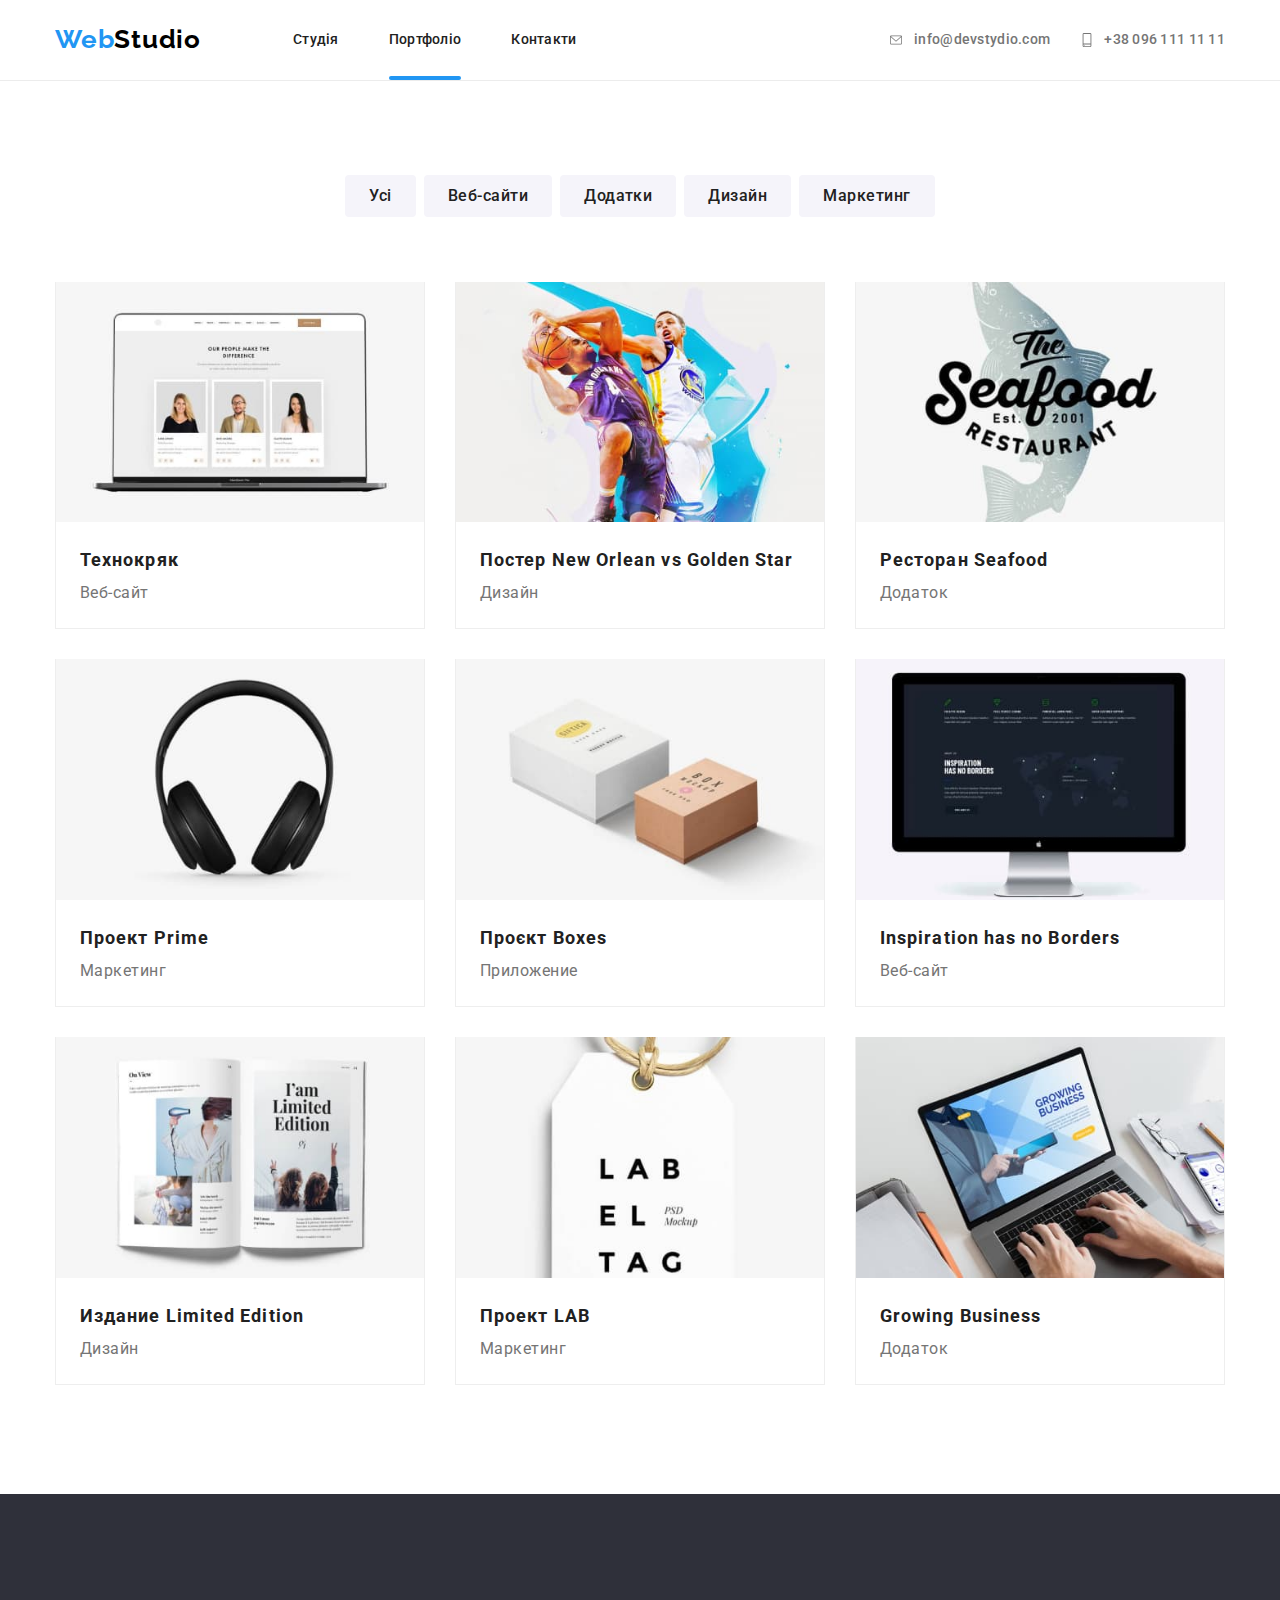
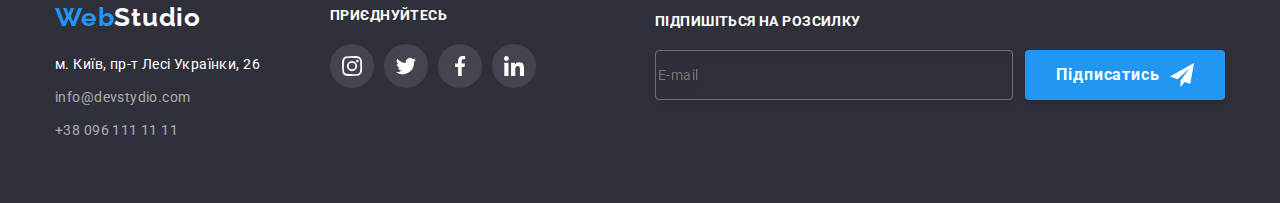
==== commit 79d46f77: "Виправив положення карток в портфоліо" ====
--- a/portfolio.html
+++ b/portfolio.html
@@ -74,7 +74,7 @@
     <!-- Main portfolio -->
     <main>
         <section class="portfolio-main">
-            <div class="container">
+            <div>
                 <!-- Portfolio filter -->
                 <ul class="filter list">
                     <li>
--- a/css/main.min.css
+++ b/css/main.min.css
@@ -1 +1 @@
-:root{--primary-headlines-color: #212121;--secondary-text-color: #FFFFFF;--text-color: #757575;--interactive-color: #2196F3;--accent-color-shadow: #188ce8;--primary-bcg-color: #FFFFFF;--secondary-bcg-color: #E5E5E5;--trethiary-bcg-color: #F5F4FA;--hero-bcg-color: #2F303A;--overlay-color: rgba(47, 48, 58, 0.4);--secondary-overlay-color: rgba(47, 48, 58, 0.8);--icon-color: #AFB1B8;--form-border-color: rgba(255, 255, 255, 0.3);--form-text-color: rgba(255, 255, 255, 0.6);--font-family-primary: "Roboto", sans-serif;--transition-duration: 250ms;--transition-timing-function: cubic-bezier(0.4, 0, 0.2, 1) }body{font-family:var(--font-family-primary);background-color:var(--primary-bcg-color);color:var(--primary-headlines-color);font-size:14px;letter-spacing:.02em}body.modal-open{overflow:hidden}.container{margin-left:auto;margin-right:auto;padding-left:15px;padding-right:15px}.cursor{cursor:pointer}.list{list-style:none;margin-top:0px;margin-bottom:0px;-webkit-padding-start:0px;padding-inline-start:0px}h1,h2,h3,h4,h5,h6,p{margin-top:0;margin-bottom:0}.title{margin-bottom:30px;font-weight:700;font-size:28px;line-height:1.17;text-align:center;letter-spacing:.03em}@media screen and (min-width: 1200px){.title{margin-bottom:50px;font-size:36px;line-height:1.16}}@media screen and (min-width: 768px){.current::after{content:"";position:absolute;left:0;bottom:0;border-radius:2px;display:block;width:100%;height:4px;background-color:var(--interactive-color)}}.portfolio-main,.client,.team,.job,.benefits{padding-top:60px;padding-bottom:60px}@media screen and (min-width: 1200px){.portfolio-main,.client,.team,.job,.benefits{padding-top:94px;padding-bottom:94px}}.site-nav{position:relative;background-color:var(--primary-bcg-color);border-bottom:1px solid #ececec}.nav{position:relative;display:-webkit-box;display:-ms-flexbox;display:flex;-webkit-box-align:center;-ms-flex-align:center;align-items:center;max-width:480px;height:60px}@media screen and (min-width: 768px){.nav{display:-webkit-box;display:-ms-flexbox;display:flex;-webkit-box-align:center;-ms-flex-align:center;align-items:center;height:80px;-webkit-box-pack:justify;-ms-flex-pack:justify;justify-content:space-between;max-width:768px}}@media screen and (min-width: 1200px){.nav{display:-webkit-box;display:-ms-flexbox;display:flex;-webkit-box-align:center;-ms-flex-align:center;align-items:center;min-width:1200px}}.nav__button{position:absolute;right:10px;display:-webkit-inline-box;display:-ms-inline-flexbox;display:inline-flex;margin:0;padding:0;border:none;background-color:rgba(0,0,0,0);z-index:4}@media screen and (min-width: 768px){.nav__button{display:none}}.nav__button .nav__icon--menu{display:none}.nav__button.is-open .nav__icon--cross{display:none}.nav__button.is-open .nav__icon--menu{display:block}.nav__container{display:none;position:absolute;overflow-y:scroll;top:100%;left:0px;background-color:var(--primary-bcg-color);z-index:2;height:100%;padding:48px 40px}.nav__container.is-open{display:block;width:100%;height:796px;overflow:hidden}@media screen and (min-width: 768px){.nav__container{top:100%;left:0px;width:100%;display:-webkit-box;display:-ms-flexbox;display:flex;display:contents}}.nav__list{height:100%}@media screen and (max-width: 767.5px){.nav__list{font-size:40px;line-height:1.17;gap:32px}}@media screen and (min-width: 768px){.nav__list{display:-webkit-box;display:-ms-flexbox;display:flex;gap:50px}}@media screen and (min-width: 1200px){.nav__list{display:-webkit-box;display:-ms-flexbox;display:flex;margin-left:92px;gap:50px}}.nav__mail--tab{position:relative;display:block;text-decoration:none;line-height:1.14;font-weight:500;color:var(--text-color);-webkit-box-align:center;-ms-flex-align:center;align-items:center;-webkit-transition:fill var(--transition-duration) var(--transition-timing-function),color var(--transition-duration) var(--transition-timing-function);transition:fill var(--transition-duration) var(--transition-timing-function),color var(--transition-duration) var(--transition-timing-function)}@media screen and (max-width: 767.5px){.nav__mail--tab{font-size:24px;line-height:1.16;letter-spacing:.02em;margin-bottom:32px}}@media screen and (min-width: 768px){.nav__mail--tab{display:-webkit-box;display:-ms-flexbox;display:flex;font-size:12px;line-height:1.16}}@media screen and (min-width: 1200px){.nav__mail--tab{display:-webkit-box;display:-ms-flexbox;display:flex;font-size:14px;line-height:1.14;padding-top:32px;padding-bottom:32px}}.nav__phone--tab{position:relative;display:block;color:var(--primary-headlines-color);text-decoration:none;line-height:1.14;font-weight:500;-webkit-transition:fill var(--transition-duration) var(--transition-timing-function),color var(--transition-duration) var(--transition-timing-function);transition:fill var(--transition-duration) var(--transition-timing-function),color var(--transition-duration) var(--transition-timing-function)}@media screen and (max-width: 767.5px){.nav__phone--tab{font-size:34px;line-height:1.17;letter-spacing:.02em;color:var(--interactive-color);margin-bottom:32px}}@media screen and (min-width: 768px){.nav__phone--tab{display:-webkit-box;display:-ms-flexbox;display:flex;font-size:12px;line-height:1.16;color:var(--text-color);margin-top:10px}}@media screen and (min-width: 1200px){.nav__phone--tab{display:-webkit-box;display:-ms-flexbox;display:flex;font-size:14px;line-height:1.14;padding-top:32px;padding-bottom:32px;margin-top:0px}}.nav__link{position:relative;display:block;color:var(--primary-headlines-color);text-decoration:none;line-height:1.14;font-weight:500}@media screen and (max-width: 767.5px){.nav__link{margin-bottom:32px}}@media screen and (min-width: 768px){.nav__link{padding-top:32px;padding-bottom:32px}}.nav__address{position:relative}@media screen and (max-width: 767.5px){.nav__address{display:-webkit-box;display:-ms-flexbox;display:flex;-webkit-box-orient:vertical;-webkit-box-direction:reverse;-ms-flex-direction:column-reverse;flex-direction:column-reverse;position:absolute;left:40px;bottom:134px}}@media screen and (min-width: 1200px){.nav__address{display:-webkit-box;display:-ms-flexbox;display:flex;margin-left:auto;gap:30px}}.nav__item{display:-webkit-box;display:-ms-flexbox;display:flex;-webkit-box-align:center;-ms-flex-align:center;align-items:center}.nav__icon{display:none}@media screen and (min-width: 768px){.nav__icon{display:inline-block;margin-right:8px;fill:var(--text-color);-webkit-transition:fill var(--transition-duration) var(--transition-timing-function);transition:fill var(--transition-duration) var(--transition-timing-function)}}@media screen and (min-width: 1200px){.nav__icon{margin-right:10px}}.nav__link:hover,.nav__link:focus,.nav__mail--tab:hover,.nav__mail--tab:focus,.nav__phone--tab:hover,.nav__phone--tab:focus,.nav__mail--tab:hover .nav__icon,.nav__mail--tab:focus .nav__icon,.nav__phone--tab:hover .nav__icon,.nav__phone--tab:focus .nav__icon{color:var(--interactive-color);fill:var(--interactive-color);-webkit-transition:fill var(--transition-duration) var(--transition-timing-function),color var(--transition-duration) var(--transition-timing-function);transition:fill var(--transition-duration) var(--transition-timing-function),color var(--transition-duration) var(--transition-timing-function)}@media screen and (max-width: 767.5px){.site-social{position:absolute;bottom:48px;display:-webkit-box;display:-ms-flexbox;display:flex}}@media screen and (min-width: 768px){.site-social{display:none}}.site-social__item{font-size:18px;font-weight:500;line-height:1.22;letter-spacing:.02em;color:var(--interactive-color);padding-right:10px;border-right:1px solid rgba(33,33,33,.2)}.site-social__item+.site-social__item{margin-left:10px}.site-social__item:last-child{border:none;padding:0}.site-social__instagram,.site-social__twitter,.site-social__facebook,.site-social__linkedin{text-decoration:none;color:var(--interactive-color)}.logo{color:#000;text-decoration:none;font-family:"Raleway";font-weight:700;font-size:26px;line-height:1.2;letter-spacing:.03em}@media screen and (max-width: 479.5px){.logo{margin-left:15px;margin-top:26px;margin-bottom:26px}}.logo__color--interactive{color:var(--interactive-color)}.overlay{max-width:1600px;max-height:400px;margin-left:auto;margin-right:auto;background-image:-webkit-gradient(linear, left top, left bottom, from(var(--overlay-color)), to(var(--overlay-color))),url("../images/img/hero-photo480.jpg");background-image:linear-gradient(var(--overlay-color), var(--overlay-color)),url("../images/img/hero-photo480.jpg");background-size:cover;background-position:center}@media screen and (min-width: 1200px){.overlay{max-width:1600px;max-height:600px}}@media(min-device-pixel-ratio: 2),(-webkit-min-device-pixel-ratio: 2),(min-resolution: 192dpi),(min-resolution: 2dppx){.overlay{background-image:-webkit-gradient(linear, left top, left bottom, from(var(--overlay-color)), to(var(--overlay-color))),url("../images/img/hero-photo480@2x.jpg");background-image:linear-gradient(var(--overlay-color), var(--overlay-color)),url("../images/img/hero-photo480@2x.jpg")}}@media(min-width: 481px),(-webkit-min-device-pixel-ratio: 2),(min-resolution: 192dpi),(min-resolution: 2dppx){.overlay{background-image:-webkit-gradient(linear, left top, left bottom, from(var(--overlay-color)), to(var(--overlay-color))),url("../images/img/hero-photo768.jpg");background-image:linear-gradient(var(--overlay-color), var(--overlay-color)),url("../images/img/hero-photo768.jpg")}}@media(min-device-pixel-ratio: 2),(-webkit-min-device-pixel-ratio: 2),(min-resolution: 192dpi),(min-resolution: 2dppx){.overlay{background-image:-webkit-gradient(linear, left top, left bottom, from(var(--overlay-color)), to(var(--overlay-color))),url("../images/img/hero-photo768@2x.jpg");background-image:linear-gradient(var(--overlay-color), var(--overlay-color)),url("../images/img/hero-photo768@2x.jpg")}}@media(min-width: 769px),(-webkit-min-device-pixel-ratio: 2),(min-resolution: 192dpi),(min-resolution: 2dppx){.overlay{background-image:-webkit-gradient(linear, left top, left bottom, from(var(--overlay-color)), to(var(--overlay-color))),url("../images/img/hero-photo1600.jpg");background-image:linear-gradient(var(--overlay-color), var(--overlay-color)),url("../images/img/hero-photo1600.jpg")}}@media(min-device-pixel-ratio: 2),(-webkit-min-device-pixel-ratio: 2),(min-resolution: 192dpi),(min-resolution: 2dppx){.overlay{background-image:-webkit-gradient(linear, left top, left bottom, from(var(--overlay-color)), to(var(--overlay-color))),url("../images/img/hero-photo1600@2x.jpg");background-image:linear-gradient(var(--overlay-color), var(--overlay-color)),url("../images/img/hero-photo1600@2x.jpg")}}.hero{display:-webkit-box;display:-ms-flexbox;display:flex;-webkit-box-pack:center;-ms-flex-pack:center;justify-content:center;text-align:center;background-color:var(--hero-bcg-color)}.hero__box{width:360px;padding-top:118px;padding-bottom:118px;margin-left:60px;margin-right:60px}@media screen and (min-width: 1200px){.hero__box{width:696px;padding-top:200px;padding-bottom:200px}}.hero__title{font-size:26px;line-height:1.6;font-weight:900;letter-spacing:.06em;color:var(--secondary-text-color);text-transform:uppercase}@media screen and (min-width: 1200px){.hero__title{font-size:44px;line-height:1.36}}.hero__button{display:inline-block;margin-top:30px;width:200px;height:50px;color:var(--secondary-text-color);background-color:var(--interactive-color);font-weight:700;font-size:16px;line-height:1.88;-webkit-box-align:center;-ms-flex-align:center;align-items:center;text-align:center;letter-spacing:.06em;border-color:rgba(0,0,0,0);border-radius:4px;-webkit-box-shadow:0px 4px 4px rgba(0,0,0,.15);box-shadow:0px 4px 4px rgba(0,0,0,.15);-webkit-transition:background-color var(--transition-duration) var(--transition-timing-function);transition:background-color var(--transition-duration) var(--transition-timing-function)}.hero__button:hover,.hero__button:focus{background-color:var(--accent-color-shadow);-webkit-transition:background-color var(--transition-duration) var(--transition-timing-function);transition:background-color var(--transition-duration) var(--transition-timing-function)}.benefits{padding-bottom:60;margin-left:auto;margin-right:auto}@media screen and (min-width: 480px){.benefits{width:480px}}@media screen and (min-width: 768px){.benefits{width:768px}}@media screen and (min-width: 1200px){.benefits{width:1200px;padding-bottom:0}}.benefits__list{display:-webkit-box;display:-ms-flexbox;display:flex;-webkit-box-orient:vertical;-webkit-box-direction:normal;-ms-flex-direction:column;flex-direction:column;-webkit-box-pack:center;-ms-flex-pack:center;justify-content:center;gap:30px}@media screen and (min-width: 768px){.benefits__list{-webkit-box-orient:horizontal;-webkit-box-direction:normal;-ms-flex-direction:row;flex-direction:row;-ms-flex-wrap:wrap;flex-wrap:wrap;gap:30px}}@media screen and (min-width: 1200px){.benefits__list{-webkit-box-orient:horizontal;-webkit-box-direction:normal;-ms-flex-direction:row;flex-direction:row;gap:30px}}.benefits__item{margin-left:auto;margin-right:auto;width:100%}@media screen and (min-width: 768px){.benefits__item{-ms-flex-preferred-size:calc((100% - 60px)/2);flex-basis:calc((100% - 60px)/2)}}@media screen and (min-width: 1200px){.benefits__item{-ms-flex-preferred-size:calc((100% - 120px)/4);flex-basis:calc((100% - 120px)/4)}}.benefits__icon{display:-webkit-box;display:-ms-flexbox;display:flex;-webkit-box-pack:center;-ms-flex-pack:center;justify-content:center;height:120px;margin-bottom:30px;background-color:var(--trethiary-bcg-color)}@media screen and (min-width: 1200px){.benefits__icon{display:-webkit-box;display:-ms-flexbox;display:flex;width:270px;height:120px;margin-bottom:30px}}.benefits__svg{margin-top:25px;margin-bottom:25px;margin-left:100px;margin-right:100px}.benefits__title{text-align:center;margin-bottom:10px;font-weight:700;font-size:14px;line-height:1.14;letter-spacing:.03em;text-transform:uppercase}@media screen and (min-width: 768px){.benefits__title{text-align:left}}.benefits__text{color:var(--text-color);line-height:1.71;letter-spacing:.03em}.job{display:none}@media screen and (min-width: 1200px){.job{display:block}}.job__list{display:-webkit-box;display:-ms-flexbox;display:flex;-webkit-box-pack:center;-ms-flex-pack:center;justify-content:center;gap:30px}.job__item{position:relative}.job__item::before{content:"";display:inline-block;position:absolute;left:0;bottom:0;width:100%;height:70px;background-color:var(--secondary-overlay-color)}.job__label{position:absolute;left:50%;bottom:27px;-webkit-transform:translate(-50%);transform:translate(-50%);font-weight:700;font-size:14px;line-height:1.14;letter-spacing:.03em;text-align:center;text-transform:uppercase;color:var(--secondary-text-color)}.team{background-color:var(--trethiary-bcg-color)}@media screen and (min-width: 480px){.team__container{width:480px}}@media screen and (min-width: 768px){.team__container{width:768px}}@media screen and (min-width: 1200px){.team__container{width:1200px}}.team__list{display:-webkit-box;display:-ms-flexbox;display:flex;-webkit-box-orient:vertical;-webkit-box-direction:normal;-ms-flex-direction:column;flex-direction:column;-webkit-box-pack:center;-ms-flex-pack:center;justify-content:center;gap:30px}@media screen and (min-width: 768px){.team__list{-webkit-box-orient:horizontal;-webkit-box-direction:normal;-ms-flex-direction:row;flex-direction:row;-ms-flex-wrap:wrap;flex-wrap:wrap;gap:30px}}@media screen and (min-width: 1200px){.team__list{-webkit-box-orient:horizontal;-webkit-box-direction:normal;-ms-flex-direction:row;flex-direction:row;gap:30px}}.team__portrait{max-width:100%;height:auto}.team__item{margin-left:auto;margin-right:auto;background-color:var(--primary-bcg-color);-webkit-box-shadow:0px 1px 3px rgba(0,0,0,.12),0px 1px 1px rgba(0,0,0,.14),0px 2px 1px rgba(0,0,0,.2);box-shadow:0px 1px 3px rgba(0,0,0,.12),0px 1px 1px rgba(0,0,0,.14),0px 2px 1px rgba(0,0,0,.2);border-radius:0px 0px 4px 4px}@media screen and (min-width: 768px){.team__item{-ms-flex-preferred-size:calc((100% - 60px)/2);flex-basis:calc((100% - 60px)/2)}}@media screen and (min-width: 1200px){.team__item{-ms-flex-preferred-size:calc((100% - 120px)/4);flex-basis:calc((100% - 120px)/4)}}.team__box{padding-top:30px;padding-bottom:24px}@media screen and (min-width: 1200px){.team__box{padding-bottom:30px}}.team__name{padding-bottom:10px;font-size:16px;line-height:1.19;letter-spacing:.03em;text-align:center;font-weight:500;color:var(--primary-headlines-color)}.team__descridtion{color:var(--text-color);font-size:16px;line-height:1.19;text-align:center;letter-spacing:.03em}.social{display:-webkit-box;display:-ms-flexbox;display:flex;-webkit-box-pack:center;-ms-flex-pack:center;justify-content:center;margin-top:16px;margin-left:32px;margin-right:32px;gap:10px}.social__item{width:44px;height:44px}.social__icon{display:-webkit-box;display:-ms-flexbox;display:flex;border-radius:100%;-webkit-transition:background-color var(--transition-duration) var(--transition-timing-function);transition:background-color var(--transition-duration) var(--transition-timing-function)}.social__icon:hover,.social__icon:focus,.social__icon:hover .social__svg,.social__icon:focus .social__svg{fill:var(--secondary-text-color);background-color:var(--interactive-color);-webkit-transition:fill var(--transition-duration) var(--transition-timing-function),background-color var(--transition-duration) var(--transition-timing-function);transition:fill var(--transition-duration) var(--transition-timing-function),background-color var(--transition-duration) var(--transition-timing-function)}.social__svg{margin:12px;width:44px;fill:var(--icon-color);-webkit-transition:fill var(--transition-duration) var(--transition-timing-function);transition:fill var(--transition-duration) var(--transition-timing-function)}.client__list{display:-webkit-box;display:-ms-flexbox;display:flex;-webkit-box-pack:center;-ms-flex-pack:center;justify-content:center;-ms-flex-wrap:wrap;flex-wrap:wrap;gap:30px}@media screen and (min-width: 480px){.client__list{margin-left:auto;margin-right:auto;width:480px}}@media screen and (min-width: 768px){.client__list{margin-left:auto;margin-right:auto;width:768px}}@media screen and (min-width: 1200px){.client__list{margin-left:auto;margin-right:auto;width:1200px}}.client__item{margin-left:auto;margin-right:auto;gap:30px;-ms-flex-preferred-size:calc((100% - 60px)/2);flex-basis:calc((100% - 60px)/2)}@media screen and (min-width: 768px){.client__item{-ms-flex-preferred-size:calc((100% - 90px)/3);flex-basis:calc((100% - 90px)/3)}}@media screen and (min-width: 1200px){.client__item{-ms-flex-preferred-size:calc((100% - 180px)/6);flex-basis:calc((100% - 180px)/6)}}.client__icon{display:-webkit-box;display:-ms-flexbox;display:flex;-webkit-box-pack:center;-ms-flex-pack:center;justify-content:center;-webkit-box-align:center;-ms-flex-align:center;align-items:center;height:92px;border:1px solid var(--icon-color);border-radius:0px 0px 4px 4px;-webkit-transition:border var(--transition-duration) var(--transition-timing-function);transition:border var(--transition-duration) var(--transition-timing-function)}.client__icon:hover,.client__icon:focus{border-color:var(--interactive-color);-webkit-transition:border-color var(--transition-duration) var(--transition-timing-function);transition:border-color var(--transition-duration) var(--transition-timing-function)}.client__svg{fill:var(--icon-color);-webkit-transition:fill var(--transition-duration) var(--transition-timing-function);transition:fill var(--transition-duration) var(--transition-timing-function)}.client__icon:hover .client__svg,.client__icon:focus .client__svg{fill:var(--interactive-color);-webkit-transition:fill var(--transition-duration) var(--transition-timing-function);transition:fill var(--transition-duration) var(--transition-timing-function)}.backdrop{position:fixed;top:0;left:0;width:100%;height:100%;background-color:rgba(0,0,0,.2);opacity:1;-webkit-transition:opacity var(--transition-duration) var(--transition-timing-function);transition:opacity var(--transition-duration) var(--transition-timing-function);z-index:3;overflow-y:scroll}.backdrop.is-hidden .modal{-webkit-transform:translate(-50%, -50%) scale(0.9);transform:translate(-50%, -50%) scale(0.9);opacity:0;-webkit-transition:opacity var(--transition-duration) var(--transition-timing-function),scale var(--transition-duration) var(--transition-timing-function),-webkit-transform var(--transition-duration) var(--transition-timing-function);transition:opacity var(--transition-duration) var(--transition-timing-function),scale var(--transition-duration) var(--transition-timing-function),-webkit-transform var(--transition-duration) var(--transition-timing-function);transition:opacity var(--transition-duration) var(--transition-timing-function),transform var(--transition-duration) var(--transition-timing-function),scale var(--transition-duration) var(--transition-timing-function);transition:opacity var(--transition-duration) var(--transition-timing-function),transform var(--transition-duration) var(--transition-timing-function),scale var(--transition-duration) var(--transition-timing-function),-webkit-transform var(--transition-duration) var(--transition-timing-function)}.modal{position:absolute;top:50%;left:50%;-webkit-transform:translate(-50%, -50%) scale(1);transform:translate(-50%, -50%) scale(1);margin-top:auto;opacity:1;-webkit-box-shadow:0px 1px 3px rgba(0,0,0,.12),0px 1px 1px rgba(0,0,0,.14),0px 2px 1px rgba(0,0,0,.2);box-shadow:0px 1px 3px rgba(0,0,0,.12),0px 1px 1px rgba(0,0,0,.14),0px 2px 1px rgba(0,0,0,.2);border-radius:4px;-webkit-transition:opacity var(--transition-duration) var(--transition-timing-function),scale var(--transition-duration) var(--transition-timing-function),-webkit-transform var(--transition-duration) var(--transition-timing-function);transition:opacity var(--transition-duration) var(--transition-timing-function),scale var(--transition-duration) var(--transition-timing-function),-webkit-transform var(--transition-duration) var(--transition-timing-function);transition:opacity var(--transition-duration) var(--transition-timing-function),transform var(--transition-duration) var(--transition-timing-function),scale var(--transition-duration) var(--transition-timing-function);transition:opacity var(--transition-duration) var(--transition-timing-function),transform var(--transition-duration) var(--transition-timing-function),scale var(--transition-duration) var(--transition-timing-function),-webkit-transform var(--transition-duration) var(--transition-timing-function);background-color:var(--primary-bcg-color)}@media screen and (max-width: 767.5px){.modal{max-width:450px;min-height:609px}}@media screen and (min-width: 768px){.modal{width:528px;height:581px}}.modal__button{position:absolute;top:8px;right:8px;border-radius:100%;border:1px solid rgba(0,0,0,.1);width:30px;height:30px;background-color:var(--primary-bcg-color);-webkit-transition:fill var(--transition-duration) var(--transition-timing-function);transition:fill var(--transition-duration) var(--transition-timing-function)}.modal__button:hover,.modal__button:focus{fill:var(--interactive-color);-webkit-transition:fill var(--transition-duration) var(--transition-timing-function);transition:fill var(--transition-duration) var(--transition-timing-function)}.backdrop.is-hidden{opacity:0;pointer-events:none}.modal__close-icon{position:absolute;top:50%;left:50%;-webkit-transform:translate(-50%, -50%);transform:translate(-50%, -50%)}.form{margin-top:40px;margin-left:40px;margin-right:40px}.form__field{position:relative;display:-webkit-box;display:-ms-flexbox;display:flex;-webkit-box-orient:vertical;-webkit-box-direction:normal;-ms-flex-direction:column;flex-direction:column;margin-bottom:10px}.form__label{margin-bottom:4px;font-size:12px;line-height:1.16;letter-spacing:.01em;color:var(--text-color)}.form__input{width:100%;height:40px;border:1px solid rgba(33,33,33,.2);border-radius:4px;padding-left:42px;-webkit-transition:border var(--transition-duration) var(--transition-timing-function);transition:border var(--transition-duration) var(--transition-timing-function)}.form__text-area{width:100%;border:1px solid rgba(33,33,33,.2);border-radius:4px;-webkit-transition:border var(--transition-duration) var(--transition-timing-function);transition:border var(--transition-duration) var(--transition-timing-function)}.form__svg{position:absolute;top:29px;left:12px;-webkit-transition:fill var(--transition-duration) var(--transition-timing-function);transition:fill var(--transition-duration) var(--transition-timing-function)}.form__field:focus-within>.form__svg{fill:var(--interactive-color);-webkit-transition:fill var(--transition-duration) var(--transition-timing-function);transition:fill var(--transition-duration) var(--transition-timing-function)}.form__field:focus-within>.form__input,.form__field:focus-within>.form__text-area{outline:none;border:1px solid var(--interactive-color);border-radius:4px;-webkit-transition:border var(--transition-duration) var(--transition-timing-function);transition:border var(--transition-duration) var(--transition-timing-function)}.form__checkbox{margin-top:20px;margin-bottom:30px;margin-left:14px;margin-right:11px;font-size:14px;line-height:1.7;letter-spacing:.03em;color:var(--text-color)}.form__checkbox-input{position:absolute;-webkit-appearance:none;-moz-appearance:none;appearance:none}.form__checkbox-svg{margin-top:auto;margin-bottom:auto;fill:rgba(0,0,0,0);border:2px solid var(--primary-headlines-color);border-radius:2px;display:inline-block;margin-right:8px;-webkit-transition:fill var(--transition-duration) var(--transition-timing-function),background-color var(--transition-duration) var(--transition-timing-function);transition:fill var(--transition-duration) var(--transition-timing-function),background-color var(--transition-duration) var(--transition-timing-function)}.form__checkbox-input:checked+.form__checkbox-svg{fill:var(--secondary-text-color);background-color:var(--interactive-color);border:none;-webkit-transition:fill var(--transition-duration) var(--transition-timing-function),background-color var(--transition-duration) var(--transition-timing-function);transition:fill var(--transition-duration) var(--transition-timing-function),background-color var(--transition-duration) var(--transition-timing-function)}.form__policy{padding-left:3px;color:var(--interactive-color);font-size:14px;line-height:1.7;letter-spacing:.03em}.form__text{display:block;margin-bottom:12px;margin-top:40px;font-weight:700;font-size:20px;line-height:1.15;text-align:center;letter-spacing:.03em;color:var(--primary-headlines-color)}.form__text-area{padding:12px 16px;resize:none;width:100%;height:120px}.form__submit{display:block;margin-top:30px;margin-bottom:40px;margin-right:auto;margin-left:auto;width:200px;height:50px;padding:10px 55px;border-radius:4px;border:none;color:var(--secondary-text-color);background-color:var(--interactive-color);cursor:pointer;font-size:16px;font-weight:700;line-height:1.875;letter-spacing:.06em;-webkit-box-shadow:0px 4px 4px 0px rgba(0,0,0,.15);box-shadow:0px 4px 4px 0px rgba(0,0,0,.15);-webkit-transition:background-color var(--transition-duration) var(--transition-timing-function);transition:background-color var(--transition-duration) var(--transition-timing-function)}.form__submit:focus,.form__submit:hover{background-color:var(--accent-color-shadow);-webkit-transition:background-color var(--transition-duration) var(--transition-timing-function);transition:background-color var(--transition-duration) var(--transition-timing-function)}footer{padding-top:60px;padding-bottom:60px;background-color:var(--hero-bcg-color);background-repeat:no-repeat;background-position:center}.footer{max-width:768px}@media screen and (min-width: 1200px){.footer{display:-webkit-box;display:-ms-flexbox;display:flex;-webkit-box-pack:justify;-ms-flex-pack:justify;justify-content:space-between;-webkit-box-align:baseline;-ms-flex-align:baseline;align-items:baseline;max-width:1200px}}@media screen and (min-width: 768px){.footer__info{display:-webkit-box;display:-ms-flexbox;display:flex;-ms-flex-pack:distribute;justify-content:space-around}}.footer__logo{margin-bottom:20px;color:var(--secondary-text-color);font-family:"Raleway";font-style:normal;font-weight:700;font-size:26px;line-height:1.19;letter-spacing:.03em}.contact{display:block;color:var(--secondary-text-color);font-size:14px;line-height:1.71;letter-spacing:.03em;font-style:normal}.footer__block{text-align:center}@media screen and (min-width: 1200px){.footer__block{text-align:left}}.contact__address{display:inline-block;margin-top:9px;line-height:1.71;letter-spacing:.03em;color:rgba(255,255,255,.6);text-decoration:none}.join{text-align:center;width:206px;margin:60px auto}@media screen and (min-width: 768px){.join{margin:5px 0px 0px 0px}}@media screen and (min-width: 1200px){.join{text-align:left;margin-left:70px}}.join__list{margin-top:0}.join__text{display:inline-block;margin-bottom:20px;width:206px;color:var(--secondary-text-color);font-family:"Roboto";font-style:normal;font-weight:700;font-size:14px;line-height:1.14;letter-spacing:.03em;text-transform:uppercase}.join__social{display:-webkit-box;display:-ms-flexbox;display:flex;width:44px;height:44px;border-radius:100%;background-color:#44454e;-webkit-transition:background-color var(--transition-duration) var(--transition-timing-function);transition:background-color var(--transition-duration) var(--transition-timing-function)}.join__social:hover,.join__social:focus{background-color:var(--interactive-color);-webkit-transition:background-color var(--transition-duration) var(--transition-timing-function);transition:background-color var(--transition-duration) var(--transition-timing-function)}.join__svg{margin:12px;fill:var(--secondary-text-color)}.subscribe{text-align:center}@media screen and (min-width: 481px){.subscribe{margin-top:60px}}@media screen and (min-width: 1200px){.subscribe{-ms-flex-wrap:wrap;flex-wrap:wrap;text-align:left}}.subscribe__text{margin-bottom:20px;color:var(--secondary-text-color);font-weight:700;font-size:14px;line-height:1.14;letter-spacing:.03em;text-transform:uppercase}@media screen and (min-width: 1200px){.subscribe__box{display:-webkit-box;display:-ms-flexbox;display:flex}}.subscribe__form{position:relative}.subscribe__email{line-height:1.25;letter-spacing:.03em;height:50px;border:1px solid var(--form-border-color);-webkit-filter:drop-shadow(0px 4px 4px rgba(0, 0, 0, 0.15));filter:drop-shadow(0px 4px 4px rgba(0, 0, 0, 0.15));border-radius:4px;background-color:rgba(0,0,0,0);outline:none;color:var(--secondary-text-color);width:100%}@media screen and (min-width: 480px){.subscribe__email{width:450px;margin-left:auto;margin-right:auto}}@media screen and (min-width: 1200px){.subscribe__email{max-width:358px}}.subscribe__button{margin-left:auto;margin-right:auto;margin-top:20px;display:-webkit-box;display:-ms-flexbox;display:flex;-webkit-box-align:center;-ms-flex-align:center;align-items:center;-webkit-box-pack:center;-ms-flex-pack:center;justify-content:center;width:200px;height:50px;-webkit-box-shadow:0px 4px 4px rgba(0,0,0,.15);box-shadow:0px 4px 4px rgba(0,0,0,.15);border-radius:4px;border-color:rgba(0,0,0,0);background-color:var(--interactive-color);-webkit-transition:background-color var(--transition-duration) var(--transition-timing-function);transition:background-color var(--transition-duration) var(--transition-timing-function)}@media screen and (min-width: 1200px){.subscribe__button{margin-left:12px;margin-right:0px;margin-top:0px}}.subscribe__button:hover,.subscribe__button:focus{background-color:var(--accent-color-shadow);-webkit-transition:background-color var(--transition-duration) var(--transition-timing-function);transition:background-color var(--transition-duration) var(--transition-timing-function)}.subscribe__button-text{font-weight:700;font-size:16px;line-height:1.87;letter-spacing:.06em;color:var(--secondary-text-color)}.subscribe__svg{margin-left:10px;fill:var(--secondary-text-color)}.no-gap{display:block;width:100%;height:auto}.invisible{visibility:hidden}body{height:100%}.filter{display:-webkit-box;display:-ms-flexbox;display:flex;-webkit-box-pack:start;-ms-flex-pack:start;justify-content:start;margin-bottom:40px;gap:8px;max-width:450px;-ms-flex-wrap:wrap;flex-wrap:wrap}@media screen and (min-width: 480px){.filter{margin-left:auto;margin-right:auto}}@media screen and (min-width: 768px){.filter{-webkit-box-pack:center;-ms-flex-pack:center;justify-content:center;margin-bottom:30px;margin-left:auto;margin-right:auto;max-width:768px}}@media screen and (min-width: 1200px){.filter{-webkit-box-pack:center;-ms-flex-pack:center;justify-content:center;margin-bottom:50px;margin-left:auto;margin-right:auto;max-width:1200px}}.filter__button{padding-top:6px;padding-right:22px;padding-bottom:6px;padding-left:22px;color:var(--primary-headlines-color);font-weight:500;font-size:16px;line-height:1.6;text-align:center;letter-spacing:.03em;background:#f5f4fa;border-radius:4px;border-color:rgba(0,0,0,0);-webkit-transition:color var(--transition-duration) var(--transition-timing-function),background-color var(--transition-duration) var(--transition-timing-function);transition:color var(--transition-duration) var(--transition-timing-function),background-color var(--transition-duration) var(--transition-timing-function)}.filter__button:hover,.filter__button:focus{color:var(--secondary-text-color);background-color:var(--interactive-color);-webkit-transition:color var(--transition-duration) var(--transition-timing-function),background-color var(--transition-duration) var(--transition-timing-function);transition:color var(--transition-duration) var(--transition-timing-function),background-color var(--transition-duration) var(--transition-timing-function)}.card-set{display:-webkit-box;display:-ms-flexbox;display:flex;-ms-flex-wrap:wrap;flex-wrap:wrap;margin:-15px}@media screen and (min-width: 480px){.card-set{margin-left:auto;margin-right:auto;width:480px}}@media screen and (min-width: 768px){.card-set{margin-left:auto;margin-right:auto;width:768px}}@media screen and (min-width: 1200px){.card-set{margin-left:auto;margin-right:auto;width:1200px}}.card-set__item{border-bottom:1px solid #eee;border-left:1px solid #eee;border-right:1px solid #eee;background-color:var(--primary-bcg-color);margin:15px;width:450px}@media screen and (min-width: 768px){.card-set__item{-ms-flex-preferred-size:calc((100% - 60px)/2);flex-basis:calc((100% - 60px)/2);width:354px}}@media screen and (min-width: 1200px){.card-set__item{-ms-flex-preferred-size:calc((100% - 90px)/3);flex-basis:calc((100% - 90px)/3);width:370px}}.card-set__filter{-webkit-transition:-webkit-box-shadow var(--transition-duration) var(--transition-timing-function);transition:-webkit-box-shadow var(--transition-duration) var(--transition-timing-function);transition:box-shadow var(--transition-duration) var(--transition-timing-function);transition:box-shadow var(--transition-duration) var(--transition-timing-function), -webkit-box-shadow var(--transition-duration) var(--transition-timing-function)}.card-set__filter:hover{-webkit-box-shadow:0px 1px 3px rgba(0,0,0,.12),0px 1px 1px rgba(0,0,0,.14),0px 2px 1px rgba(0,0,0,.2);box-shadow:0px 1px 3px rgba(0,0,0,.12),0px 1px 1px rgba(0,0,0,.14),0px 2px 1px rgba(0,0,0,.2);-webkit-transition:-webkit-box-shadow var(--transition-duration) var(--transition-timing-function);transition:-webkit-box-shadow var(--transition-duration) var(--transition-timing-function);transition:box-shadow var(--transition-duration) var(--transition-timing-function);transition:box-shadow var(--transition-duration) var(--transition-timing-function), -webkit-box-shadow var(--transition-duration) var(--transition-timing-function)}.card-set__sub{width:100%;padding-top:20px;padding-bottom:20px;padding-left:24px;padding-right:24px}.card-set__box{position:relative;overflow:hidden}.card-set__overlay{position:absolute;top:0;left:0;width:100%;height:100%;background-color:var(--interactive-color);-webkit-transform:translateY(100%);transform:translateY(100%);opacity:0;-webkit-transition:opacity var(--transition-duration) var(--transition-timing-function),-webkit-transform var(--transition-duration) var(--transition-timing-function);transition:opacity var(--transition-duration) var(--transition-timing-function),-webkit-transform var(--transition-duration) var(--transition-timing-function);transition:transform var(--transition-duration) var(--transition-timing-function),opacity var(--transition-duration) var(--transition-timing-function);transition:transform var(--transition-duration) var(--transition-timing-function),opacity var(--transition-duration) var(--transition-timing-function),-webkit-transform var(--transition-duration) var(--transition-timing-function)}.card-set__filter:hover .card-set__overlay{opacity:1;-webkit-transform:translateY(0);transform:translateY(0);-webkit-transition:opacity var(--transition-duration) var(--transition-timing-function),-webkit-transform var(--transition-duration) var(--transition-timing-function);transition:opacity var(--transition-duration) var(--transition-timing-function),-webkit-transform var(--transition-duration) var(--transition-timing-function);transition:transform var(--transition-duration) var(--transition-timing-function),opacity var(--transition-duration) var(--transition-timing-function);transition:transform var(--transition-duration) var(--transition-timing-function),opacity var(--transition-duration) var(--transition-timing-function),-webkit-transform var(--transition-duration) var(--transition-timing-function)}.card-set__text{padding-top:63px;padding-bottom:63px;padding-left:24px;padding-right:24px;font-size:18px;line-height:1.55;letter-spacing:.03em;color:var(--secondary-text-color)}.card-set__subject{display:block;-webkit-box-flex:1;-ms-flex-positive:1;flex-grow:1;color:var(--primary-headlines-color);font-weight:700;font-size:18px;line-height:2;letter-spacing:.06em}.card-set__name{display:block;-webkit-box-flex:1;-ms-flex-positive:1;flex-grow:1;color:var(--text-color);font-size:16px;line-height:1.9;letter-spacing:.03em}/*# sourceMappingURL=main.min.css.map */+:root{--primary-headlines-color: #212121;--secondary-text-color: #FFFFFF;--text-color: #757575;--interactive-color: #2196F3;--accent-color-shadow: #188ce8;--primary-bcg-color: #FFFFFF;--secondary-bcg-color: #E5E5E5;--trethiary-bcg-color: #F5F4FA;--hero-bcg-color: #2F303A;--overlay-color: rgba(47, 48, 58, 0.4);--secondary-overlay-color: rgba(47, 48, 58, 0.8);--icon-color: #AFB1B8;--form-border-color: rgba(255, 255, 255, 0.3);--form-text-color: rgba(255, 255, 255, 0.6);--font-family-primary: "Roboto", sans-serif;--transition-duration: 250ms;--transition-timing-function: cubic-bezier(0.4, 0, 0.2, 1) }body{font-family:var(--font-family-primary);background-color:var(--primary-bcg-color);color:var(--primary-headlines-color);font-size:14px;letter-spacing:.02em}body.modal-open{overflow:hidden}.container{margin-left:auto;margin-right:auto;padding-left:15px;padding-right:15px}.cursor{cursor:pointer}.list{list-style:none;margin-top:0px;margin-bottom:0px;-webkit-padding-start:0px;padding-inline-start:0px}h1,h2,h3,h4,h5,h6,p{margin-top:0;margin-bottom:0}.title{margin-bottom:30px;font-weight:700;font-size:28px;line-height:1.17;text-align:center;letter-spacing:.03em}@media screen and (min-width: 1200px){.title{margin-bottom:50px;font-size:36px;line-height:1.16}}@media screen and (min-width: 768px){.current::after{content:"";position:absolute;left:0;bottom:0;border-radius:2px;display:block;width:100%;height:4px;background-color:var(--interactive-color)}}.portfolio-main,.client,.team,.job,.benefits{padding-top:60px;padding-bottom:60px}@media screen and (min-width: 1200px){.portfolio-main,.client,.team,.job,.benefits{padding-top:94px;padding-bottom:94px}}.site-nav{background-color:var(--primary-bcg-color);border-bottom:1px solid #ececec}.nav{display:-webkit-box;display:-ms-flexbox;display:flex;-webkit-box-align:center;-ms-flex-align:center;align-items:center;max-width:480px;height:60px}@media screen and (min-width: 768px){.nav{display:-webkit-box;display:-ms-flexbox;display:flex;-webkit-box-align:center;-ms-flex-align:center;align-items:center;height:80px;-webkit-box-pack:justify;-ms-flex-pack:justify;justify-content:space-between;max-width:768px}}@media screen and (min-width: 1200px){.nav{display:-webkit-box;display:-ms-flexbox;display:flex;-webkit-box-align:center;-ms-flex-align:center;align-items:center;min-width:1200px}}.nav__button{position:fixed;right:10px;display:-webkit-inline-box;display:-ms-inline-flexbox;display:inline-flex;margin:0;padding:0;border:none;background-color:rgba(0,0,0,0);z-index:4}@media screen and (min-width: 768px){.nav__button{display:none}}.nav__button .nav__icon--menu{display:none}.nav__button.is-open .nav__icon--cross{display:none}.nav__button.is-open .nav__icon--menu{display:block}.nav__container{display:none;position:fixed;overflow-y:scroll;top:0px;left:0px;background-color:var(--primary-bcg-color);z-index:2;height:100%;padding:48px 40px}.nav__container.is-open{display:block;width:100%;overflow:hidden}@media screen and (min-width: 768px){.nav__container{top:100%;left:0px;width:100%;display:-webkit-box;display:-ms-flexbox;display:flex;display:contents}}.nav__list{height:100%}@media screen and (max-width: 767.5px){.nav__list{font-size:40px;line-height:1.17;gap:32px}}@media screen and (min-width: 768px){.nav__list{display:-webkit-box;display:-ms-flexbox;display:flex;gap:50px}}@media screen and (min-width: 1200px){.nav__list{display:-webkit-box;display:-ms-flexbox;display:flex;margin-left:92px;gap:50px}}.nav__mail--tab{position:relative;display:block;text-decoration:none;line-height:1.14;font-weight:500;color:var(--text-color);-webkit-box-align:center;-ms-flex-align:center;align-items:center;-webkit-transition:fill var(--transition-duration) var(--transition-timing-function),color var(--transition-duration) var(--transition-timing-function);transition:fill var(--transition-duration) var(--transition-timing-function),color var(--transition-duration) var(--transition-timing-function)}@media screen and (max-width: 767.5px){.nav__mail--tab{font-size:24px;line-height:1.16;letter-spacing:.02em;margin-bottom:32px}}@media screen and (min-width: 768px){.nav__mail--tab{display:-webkit-box;display:-ms-flexbox;display:flex;font-size:12px;line-height:1.16}}@media screen and (min-width: 1200px){.nav__mail--tab{display:-webkit-box;display:-ms-flexbox;display:flex;font-size:14px;line-height:1.14;padding-top:32px;padding-bottom:32px}}.nav__phone--tab{position:relative;display:block;color:var(--primary-headlines-color);text-decoration:none;line-height:1.14;font-weight:500;-webkit-transition:fill var(--transition-duration) var(--transition-timing-function),color var(--transition-duration) var(--transition-timing-function);transition:fill var(--transition-duration) var(--transition-timing-function),color var(--transition-duration) var(--transition-timing-function)}@media screen and (max-width: 767.5px){.nav__phone--tab{font-size:34px;line-height:1.17;letter-spacing:.02em;color:var(--interactive-color);margin-bottom:32px}}@media screen and (min-width: 768px){.nav__phone--tab{display:-webkit-box;display:-ms-flexbox;display:flex;font-size:12px;line-height:1.16;color:var(--text-color);margin-top:10px}}@media screen and (min-width: 1200px){.nav__phone--tab{display:-webkit-box;display:-ms-flexbox;display:flex;font-size:14px;line-height:1.14;padding-top:32px;padding-bottom:32px;margin-top:0px}}.nav__link{position:relative;display:block;color:var(--primary-headlines-color);text-decoration:none;line-height:1.14;font-weight:500}@media screen and (max-width: 767.5px){.nav__link{margin-bottom:32px}}@media screen and (min-width: 768px){.nav__link{padding-top:32px;padding-bottom:32px}}.nav__address{position:relative}@media screen and (max-width: 767.5px){.nav__address{display:-webkit-box;display:-ms-flexbox;display:flex;-webkit-box-orient:vertical;-webkit-box-direction:reverse;-ms-flex-direction:column-reverse;flex-direction:column-reverse;position:absolute;left:40px;bottom:134px}}@media screen and (min-width: 1200px){.nav__address{display:-webkit-box;display:-ms-flexbox;display:flex;margin-left:auto;gap:30px}}.nav__item{display:-webkit-box;display:-ms-flexbox;display:flex;-webkit-box-align:center;-ms-flex-align:center;align-items:center}.nav__icon{display:none}@media screen and (min-width: 768px){.nav__icon{display:inline-block;margin-right:8px;fill:var(--text-color);-webkit-transition:fill var(--transition-duration) var(--transition-timing-function);transition:fill var(--transition-duration) var(--transition-timing-function)}}@media screen and (min-width: 1200px){.nav__icon{margin-right:10px}}.nav__link:hover,.nav__link:focus,.nav__mail--tab:hover,.nav__mail--tab:focus,.nav__phone--tab:hover,.nav__phone--tab:focus,.nav__mail--tab:hover .nav__icon,.nav__mail--tab:focus .nav__icon,.nav__phone--tab:hover .nav__icon,.nav__phone--tab:focus .nav__icon{color:var(--interactive-color);fill:var(--interactive-color);-webkit-transition:fill var(--transition-duration) var(--transition-timing-function),color var(--transition-duration) var(--transition-timing-function);transition:fill var(--transition-duration) var(--transition-timing-function),color var(--transition-duration) var(--transition-timing-function)}@media screen and (max-width: 767.5px){.site-social{position:absolute;bottom:48px;display:-webkit-box;display:-ms-flexbox;display:flex}}@media screen and (min-width: 768px){.site-social{display:none}}.site-social__item{font-size:18px;font-weight:500;line-height:1.22;letter-spacing:.02em;color:var(--interactive-color);padding-right:10px;border-right:1px solid rgba(33,33,33,.2)}.site-social__item+.site-social__item{margin-left:10px}.site-social__item:last-child{border:none;padding:0}.site-social__instagram,.site-social__twitter,.site-social__facebook,.site-social__linkedin{text-decoration:none;color:var(--interactive-color)}.logo{color:#000;text-decoration:none;font-family:"Raleway";font-weight:700;font-size:26px;line-height:1.2;letter-spacing:.03em}@media screen and (max-width: 479.5px){.logo{margin-left:15px;margin-top:26px;margin-bottom:26px}}.logo__color--interactive{color:var(--interactive-color)}.overlay{max-width:1600px;max-height:400px;margin-left:auto;margin-right:auto;background-image:-webkit-gradient(linear, left top, left bottom, from(var(--overlay-color)), to(var(--overlay-color))),url("../images/img/hero-photo480.jpg");background-image:linear-gradient(var(--overlay-color), var(--overlay-color)),url("../images/img/hero-photo480.jpg");background-size:cover;background-position:center}@media screen and (min-width: 1200px){.overlay{max-width:1600px;max-height:600px}}@media(min-device-pixel-ratio: 2),(-webkit-min-device-pixel-ratio: 2),(min-resolution: 192dpi),(min-resolution: 2dppx){.overlay{background-image:-webkit-gradient(linear, left top, left bottom, from(var(--overlay-color)), to(var(--overlay-color))),url("../images/img/hero-photo480@2x.jpg");background-image:linear-gradient(var(--overlay-color), var(--overlay-color)),url("../images/img/hero-photo480@2x.jpg")}}@media(min-width: 481px),(-webkit-min-device-pixel-ratio: 2),(min-resolution: 192dpi),(min-resolution: 2dppx){.overlay{background-image:-webkit-gradient(linear, left top, left bottom, from(var(--overlay-color)), to(var(--overlay-color))),url("../images/img/hero-photo768.jpg");background-image:linear-gradient(var(--overlay-color), var(--overlay-color)),url("../images/img/hero-photo768.jpg")}}@media(min-device-pixel-ratio: 2),(-webkit-min-device-pixel-ratio: 2),(min-resolution: 192dpi),(min-resolution: 2dppx){.overlay{background-image:-webkit-gradient(linear, left top, left bottom, from(var(--overlay-color)), to(var(--overlay-color))),url("../images/img/hero-photo768@2x.jpg");background-image:linear-gradient(var(--overlay-color), var(--overlay-color)),url("../images/img/hero-photo768@2x.jpg")}}@media(min-width: 769px),(-webkit-min-device-pixel-ratio: 2),(min-resolution: 192dpi),(min-resolution: 2dppx){.overlay{background-image:-webkit-gradient(linear, left top, left bottom, from(var(--overlay-color)), to(var(--overlay-color))),url("../images/img/hero-photo1600.jpg");background-image:linear-gradient(var(--overlay-color), var(--overlay-color)),url("../images/img/hero-photo1600.jpg")}}@media(min-device-pixel-ratio: 2),(-webkit-min-device-pixel-ratio: 2),(min-resolution: 192dpi),(min-resolution: 2dppx){.overlay{background-image:-webkit-gradient(linear, left top, left bottom, from(var(--overlay-color)), to(var(--overlay-color))),url("../images/img/hero-photo1600@2x.jpg");background-image:linear-gradient(var(--overlay-color), var(--overlay-color)),url("../images/img/hero-photo1600@2x.jpg")}}.hero{display:-webkit-box;display:-ms-flexbox;display:flex;-webkit-box-pack:center;-ms-flex-pack:center;justify-content:center;text-align:center;background-color:var(--hero-bcg-color)}.hero__box{width:360px;padding-top:118px;padding-bottom:118px;margin-left:60px;margin-right:60px}@media screen and (min-width: 1200px){.hero__box{width:696px;padding-top:200px;padding-bottom:200px}}.hero__title{font-size:26px;line-height:1.6;font-weight:900;letter-spacing:.06em;color:var(--secondary-text-color);text-transform:uppercase}@media screen and (min-width: 1200px){.hero__title{font-size:44px;line-height:1.36}}.hero__button{display:inline-block;margin-top:30px;width:200px;height:50px;color:var(--secondary-text-color);background-color:var(--interactive-color);font-weight:700;font-size:16px;line-height:1.88;-webkit-box-align:center;-ms-flex-align:center;align-items:center;text-align:center;letter-spacing:.06em;border-color:rgba(0,0,0,0);border-radius:4px;-webkit-box-shadow:0px 4px 4px rgba(0,0,0,.15);box-shadow:0px 4px 4px rgba(0,0,0,.15);-webkit-transition:background-color var(--transition-duration) var(--transition-timing-function);transition:background-color var(--transition-duration) var(--transition-timing-function)}.hero__button:hover,.hero__button:focus{background-color:var(--accent-color-shadow);-webkit-transition:background-color var(--transition-duration) var(--transition-timing-function);transition:background-color var(--transition-duration) var(--transition-timing-function)}.benefits{padding-bottom:60;margin-left:auto;margin-right:auto}@media screen and (min-width: 480px){.benefits{width:480px}}@media screen and (min-width: 768px){.benefits{width:768px}}@media screen and (min-width: 1200px){.benefits{width:1200px;padding-bottom:0}}.benefits__list{display:-webkit-box;display:-ms-flexbox;display:flex;-webkit-box-orient:vertical;-webkit-box-direction:normal;-ms-flex-direction:column;flex-direction:column;-webkit-box-pack:center;-ms-flex-pack:center;justify-content:center;gap:30px}@media screen and (min-width: 768px){.benefits__list{-webkit-box-orient:horizontal;-webkit-box-direction:normal;-ms-flex-direction:row;flex-direction:row;-ms-flex-wrap:wrap;flex-wrap:wrap;gap:30px}}@media screen and (min-width: 1200px){.benefits__list{-webkit-box-orient:horizontal;-webkit-box-direction:normal;-ms-flex-direction:row;flex-direction:row;gap:30px}}.benefits__item{margin-left:auto;margin-right:auto;width:100%}@media screen and (min-width: 768px){.benefits__item{-ms-flex-preferred-size:calc((100% - 60px)/2);flex-basis:calc((100% - 60px)/2)}}@media screen and (min-width: 1200px){.benefits__item{-ms-flex-preferred-size:calc((100% - 120px)/4);flex-basis:calc((100% - 120px)/4)}}.benefits__icon{display:-webkit-box;display:-ms-flexbox;display:flex;-webkit-box-pack:center;-ms-flex-pack:center;justify-content:center;height:120px;margin-bottom:30px;background-color:var(--trethiary-bcg-color)}@media screen and (min-width: 1200px){.benefits__icon{display:-webkit-box;display:-ms-flexbox;display:flex;width:270px;height:120px;margin-bottom:30px}}.benefits__svg{margin-top:25px;margin-bottom:25px;margin-left:100px;margin-right:100px}.benefits__title{text-align:center;margin-bottom:10px;font-weight:700;font-size:14px;line-height:1.14;letter-spacing:.03em;text-transform:uppercase}@media screen and (min-width: 768px){.benefits__title{text-align:left}}.benefits__text{color:var(--text-color);line-height:1.71;letter-spacing:.03em}.job{display:none}@media screen and (min-width: 1200px){.job{display:block}}.job__list{display:-webkit-box;display:-ms-flexbox;display:flex;-webkit-box-pack:center;-ms-flex-pack:center;justify-content:center;gap:30px}.job__item{position:relative}.job__item::before{content:"";display:inline-block;position:absolute;left:0;bottom:0;width:100%;height:70px;background-color:var(--secondary-overlay-color)}.job__label{position:absolute;left:50%;bottom:27px;-webkit-transform:translate(-50%);transform:translate(-50%);font-weight:700;font-size:14px;line-height:1.14;letter-spacing:.03em;text-align:center;text-transform:uppercase;color:var(--secondary-text-color)}.team{background-color:var(--trethiary-bcg-color)}@media screen and (min-width: 480px){.team__container{width:480px}}@media screen and (min-width: 768px){.team__container{width:768px}}@media screen and (min-width: 1200px){.team__container{width:1200px}}.team__list{display:-webkit-box;display:-ms-flexbox;display:flex;-webkit-box-orient:vertical;-webkit-box-direction:normal;-ms-flex-direction:column;flex-direction:column;-webkit-box-pack:center;-ms-flex-pack:center;justify-content:center;gap:30px}@media screen and (min-width: 768px){.team__list{-webkit-box-orient:horizontal;-webkit-box-direction:normal;-ms-flex-direction:row;flex-direction:row;-ms-flex-wrap:wrap;flex-wrap:wrap;gap:30px}}@media screen and (min-width: 1200px){.team__list{-webkit-box-orient:horizontal;-webkit-box-direction:normal;-ms-flex-direction:row;flex-direction:row;gap:30px}}.team__portrait{max-width:100%;height:auto}.team__item{margin-left:auto;margin-right:auto;background-color:var(--primary-bcg-color);-webkit-box-shadow:0px 1px 3px rgba(0,0,0,.12),0px 1px 1px rgba(0,0,0,.14),0px 2px 1px rgba(0,0,0,.2);box-shadow:0px 1px 3px rgba(0,0,0,.12),0px 1px 1px rgba(0,0,0,.14),0px 2px 1px rgba(0,0,0,.2);border-radius:0px 0px 4px 4px}@media screen and (min-width: 768px){.team__item{-ms-flex-preferred-size:calc((100% - 60px)/2);flex-basis:calc((100% - 60px)/2)}}@media screen and (min-width: 1200px){.team__item{-ms-flex-preferred-size:calc((100% - 120px)/4);flex-basis:calc((100% - 120px)/4)}}.team__box{padding-top:30px;padding-bottom:24px}@media screen and (min-width: 1200px){.team__box{padding-bottom:30px}}.team__name{padding-bottom:10px;font-size:16px;line-height:1.19;letter-spacing:.03em;text-align:center;font-weight:500;color:var(--primary-headlines-color)}.team__descridtion{color:var(--text-color);font-size:16px;line-height:1.19;text-align:center;letter-spacing:.03em}.social{display:-webkit-box;display:-ms-flexbox;display:flex;-webkit-box-pack:center;-ms-flex-pack:center;justify-content:center;margin-top:16px;margin-left:32px;margin-right:32px;gap:10px}.social__item{width:44px;height:44px}.social__icon{display:-webkit-box;display:-ms-flexbox;display:flex;border-radius:100%;-webkit-transition:background-color var(--transition-duration) var(--transition-timing-function);transition:background-color var(--transition-duration) var(--transition-timing-function)}.social__icon:hover,.social__icon:focus,.social__icon:hover .social__svg,.social__icon:focus .social__svg{fill:var(--secondary-text-color);background-color:var(--interactive-color);-webkit-transition:fill var(--transition-duration) var(--transition-timing-function),background-color var(--transition-duration) var(--transition-timing-function);transition:fill var(--transition-duration) var(--transition-timing-function),background-color var(--transition-duration) var(--transition-timing-function)}.social__svg{margin:12px;width:44px;fill:var(--icon-color);-webkit-transition:fill var(--transition-duration) var(--transition-timing-function);transition:fill var(--transition-duration) var(--transition-timing-function)}.client__list{display:-webkit-box;display:-ms-flexbox;display:flex;-webkit-box-pack:center;-ms-flex-pack:center;justify-content:center;-ms-flex-wrap:wrap;flex-wrap:wrap;gap:30px}@media screen and (min-width: 480px){.client__list{margin-left:auto;margin-right:auto;width:480px}}@media screen and (min-width: 768px){.client__list{margin-left:auto;margin-right:auto;width:768px}}@media screen and (min-width: 1200px){.client__list{margin-left:auto;margin-right:auto;width:1200px}}.client__item{margin-left:auto;margin-right:auto;gap:30px;-ms-flex-preferred-size:calc((100% - 60px)/2);flex-basis:calc((100% - 60px)/2)}@media screen and (min-width: 768px){.client__item{-ms-flex-preferred-size:calc((100% - 90px)/3);flex-basis:calc((100% - 90px)/3)}}@media screen and (min-width: 1200px){.client__item{-ms-flex-preferred-size:calc((100% - 180px)/6);flex-basis:calc((100% - 180px)/6)}}.client__icon{display:-webkit-box;display:-ms-flexbox;display:flex;-webkit-box-pack:center;-ms-flex-pack:center;justify-content:center;-webkit-box-align:center;-ms-flex-align:center;align-items:center;height:92px;border:1px solid var(--icon-color);border-radius:0px 0px 4px 4px;-webkit-transition:border var(--transition-duration) var(--transition-timing-function);transition:border var(--transition-duration) var(--transition-timing-function)}.client__icon:hover,.client__icon:focus{border-color:var(--interactive-color);-webkit-transition:border-color var(--transition-duration) var(--transition-timing-function);transition:border-color var(--transition-duration) var(--transition-timing-function)}.client__svg{fill:var(--icon-color);-webkit-transition:fill var(--transition-duration) var(--transition-timing-function);transition:fill var(--transition-duration) var(--transition-timing-function)}.client__icon:hover .client__svg,.client__icon:focus .client__svg{fill:var(--interactive-color);-webkit-transition:fill var(--transition-duration) var(--transition-timing-function);transition:fill var(--transition-duration) var(--transition-timing-function)}.backdrop{position:fixed;top:0;left:0;width:100%;height:100%;background-color:rgba(0,0,0,.2);opacity:1;-webkit-transition:opacity var(--transition-duration) var(--transition-timing-function);transition:opacity var(--transition-duration) var(--transition-timing-function);z-index:3;overflow-y:scroll}.backdrop.is-hidden .modal{-webkit-transform:translate(-50%, -50%) scale(0.9);transform:translate(-50%, -50%) scale(0.9);opacity:0;-webkit-transition:opacity var(--transition-duration) var(--transition-timing-function),scale var(--transition-duration) var(--transition-timing-function),-webkit-transform var(--transition-duration) var(--transition-timing-function);transition:opacity var(--transition-duration) var(--transition-timing-function),scale var(--transition-duration) var(--transition-timing-function),-webkit-transform var(--transition-duration) var(--transition-timing-function);transition:opacity var(--transition-duration) var(--transition-timing-function),transform var(--transition-duration) var(--transition-timing-function),scale var(--transition-duration) var(--transition-timing-function);transition:opacity var(--transition-duration) var(--transition-timing-function),transform var(--transition-duration) var(--transition-timing-function),scale var(--transition-duration) var(--transition-timing-function),-webkit-transform var(--transition-duration) var(--transition-timing-function)}.modal{position:absolute;top:50%;left:50%;-webkit-transform:translate(-50%, -50%) scale(1);transform:translate(-50%, -50%) scale(1);margin-top:auto;opacity:1;-webkit-box-shadow:0px 1px 3px rgba(0,0,0,.12),0px 1px 1px rgba(0,0,0,.14),0px 2px 1px rgba(0,0,0,.2);box-shadow:0px 1px 3px rgba(0,0,0,.12),0px 1px 1px rgba(0,0,0,.14),0px 2px 1px rgba(0,0,0,.2);border-radius:4px;-webkit-transition:opacity var(--transition-duration) var(--transition-timing-function),scale var(--transition-duration) var(--transition-timing-function),-webkit-transform var(--transition-duration) var(--transition-timing-function);transition:opacity var(--transition-duration) var(--transition-timing-function),scale var(--transition-duration) var(--transition-timing-function),-webkit-transform var(--transition-duration) var(--transition-timing-function);transition:opacity var(--transition-duration) var(--transition-timing-function),transform var(--transition-duration) var(--transition-timing-function),scale var(--transition-duration) var(--transition-timing-function);transition:opacity var(--transition-duration) var(--transition-timing-function),transform var(--transition-duration) var(--transition-timing-function),scale var(--transition-duration) var(--transition-timing-function),-webkit-transform var(--transition-duration) var(--transition-timing-function);background-color:var(--primary-bcg-color)}@media screen and (max-width: 767.5px){.modal{max-width:450px;min-height:609px}}@media screen and (min-width: 768px){.modal{width:528px;height:581px}}.modal__button{position:absolute;top:8px;right:8px;border-radius:100%;border:1px solid rgba(0,0,0,.1);width:30px;height:30px;background-color:var(--primary-bcg-color);-webkit-transition:fill var(--transition-duration) var(--transition-timing-function);transition:fill var(--transition-duration) var(--transition-timing-function)}.modal__button:hover,.modal__button:focus{fill:var(--interactive-color);-webkit-transition:fill var(--transition-duration) var(--transition-timing-function);transition:fill var(--transition-duration) var(--transition-timing-function)}.backdrop.is-hidden{opacity:0;pointer-events:none}.modal__close-icon{position:absolute;top:50%;left:50%;-webkit-transform:translate(-50%, -50%);transform:translate(-50%, -50%)}.form{margin-top:40px;margin-left:40px;margin-right:40px}.form__field{position:relative;display:-webkit-box;display:-ms-flexbox;display:flex;-webkit-box-orient:vertical;-webkit-box-direction:normal;-ms-flex-direction:column;flex-direction:column;margin-bottom:10px}.form__label{margin-bottom:4px;font-size:12px;line-height:1.16;letter-spacing:.01em;color:var(--text-color)}.form__input{width:100%;height:40px;border:1px solid rgba(33,33,33,.2);border-radius:4px;padding-left:42px;-webkit-transition:border var(--transition-duration) var(--transition-timing-function);transition:border var(--transition-duration) var(--transition-timing-function)}.form__text-area{width:100%;border:1px solid rgba(33,33,33,.2);border-radius:4px;-webkit-transition:border var(--transition-duration) var(--transition-timing-function);transition:border var(--transition-duration) var(--transition-timing-function)}.form__svg{position:absolute;top:29px;left:12px;-webkit-transition:fill var(--transition-duration) var(--transition-timing-function);transition:fill var(--transition-duration) var(--transition-timing-function)}.form__field:focus-within>.form__svg{fill:var(--interactive-color);-webkit-transition:fill var(--transition-duration) var(--transition-timing-function);transition:fill var(--transition-duration) var(--transition-timing-function)}.form__field:focus-within>.form__input,.form__field:focus-within>.form__text-area{outline:none;border:1px solid var(--interactive-color);border-radius:4px;-webkit-transition:border var(--transition-duration) var(--transition-timing-function);transition:border var(--transition-duration) var(--transition-timing-function)}.form__checkbox{margin-top:20px;margin-bottom:30px;margin-left:14px;margin-right:11px;font-size:14px;line-height:1.7;letter-spacing:.03em;color:var(--text-color)}.form__checkbox-input{position:absolute;-webkit-appearance:none;-moz-appearance:none;appearance:none}.form__checkbox-svg{margin-top:auto;margin-bottom:auto;fill:rgba(0,0,0,0);border:2px solid var(--primary-headlines-color);border-radius:2px;display:inline-block;margin-right:8px;-webkit-transition:fill var(--transition-duration) var(--transition-timing-function),background-color var(--transition-duration) var(--transition-timing-function);transition:fill var(--transition-duration) var(--transition-timing-function),background-color var(--transition-duration) var(--transition-timing-function)}.form__checkbox-input:checked+.form__checkbox-svg{fill:var(--secondary-text-color);background-color:var(--interactive-color);border:none;-webkit-transition:fill var(--transition-duration) var(--transition-timing-function),background-color var(--transition-duration) var(--transition-timing-function);transition:fill var(--transition-duration) var(--transition-timing-function),background-color var(--transition-duration) var(--transition-timing-function)}.form__policy{padding-left:3px;color:var(--interactive-color);font-size:14px;line-height:1.7;letter-spacing:.03em}.form__text{display:block;margin-bottom:12px;margin-top:40px;font-weight:700;font-size:20px;line-height:1.15;text-align:center;letter-spacing:.03em;color:var(--primary-headlines-color)}.form__text-area{padding:12px 16px;resize:none;width:100%;height:120px}.form__submit{display:block;margin-top:30px;margin-bottom:40px;margin-right:auto;margin-left:auto;width:200px;height:50px;padding:10px 55px;border-radius:4px;border:none;color:var(--secondary-text-color);background-color:var(--interactive-color);cursor:pointer;font-size:16px;font-weight:700;line-height:1.875;letter-spacing:.06em;-webkit-box-shadow:0px 4px 4px 0px rgba(0,0,0,.15);box-shadow:0px 4px 4px 0px rgba(0,0,0,.15);-webkit-transition:background-color var(--transition-duration) var(--transition-timing-function);transition:background-color var(--transition-duration) var(--transition-timing-function)}.form__submit:focus,.form__submit:hover{background-color:var(--accent-color-shadow);-webkit-transition:background-color var(--transition-duration) var(--transition-timing-function);transition:background-color var(--transition-duration) var(--transition-timing-function)}footer{padding-top:60px;padding-bottom:60px;background-color:var(--hero-bcg-color);background-repeat:no-repeat;background-position:center}.footer{max-width:768px}@media screen and (min-width: 1200px){.footer{display:-webkit-box;display:-ms-flexbox;display:flex;-webkit-box-pack:justify;-ms-flex-pack:justify;justify-content:space-between;-webkit-box-align:baseline;-ms-flex-align:baseline;align-items:baseline;max-width:1200px}}@media screen and (min-width: 768px){.footer__info{display:-webkit-box;display:-ms-flexbox;display:flex;-ms-flex-pack:distribute;justify-content:space-around}}.footer__logo{margin-bottom:20px;color:var(--secondary-text-color);font-family:"Raleway";font-style:normal;font-weight:700;font-size:26px;line-height:1.19;letter-spacing:.03em}.contact{display:block;color:var(--secondary-text-color);font-size:14px;line-height:1.71;letter-spacing:.03em;font-style:normal}.footer__block{text-align:center}@media screen and (min-width: 1200px){.footer__block{text-align:left}}.contact__address{display:inline-block;margin-top:9px;line-height:1.71;letter-spacing:.03em;color:rgba(255,255,255,.6);text-decoration:none}.join{text-align:center;width:206px;margin:60px auto}@media screen and (min-width: 768px){.join{margin:5px 0px 0px 0px}}@media screen and (min-width: 1200px){.join{text-align:left;margin-left:70px}}.join__list{margin-top:0}.join__text{display:inline-block;margin-bottom:20px;width:206px;color:var(--secondary-text-color);font-family:"Roboto";font-style:normal;font-weight:700;font-size:14px;line-height:1.14;letter-spacing:.03em;text-transform:uppercase}.join__social{display:-webkit-box;display:-ms-flexbox;display:flex;width:44px;height:44px;border-radius:100%;background-color:#44454e;-webkit-transition:background-color var(--transition-duration) var(--transition-timing-function);transition:background-color var(--transition-duration) var(--transition-timing-function)}.join__social:hover,.join__social:focus{background-color:var(--interactive-color);-webkit-transition:background-color var(--transition-duration) var(--transition-timing-function);transition:background-color var(--transition-duration) var(--transition-timing-function)}.join__svg{margin:12px;fill:var(--secondary-text-color)}.subscribe{text-align:center}@media screen and (min-width: 481px){.subscribe{margin-top:60px}}@media screen and (min-width: 1200px){.subscribe{-ms-flex-wrap:wrap;flex-wrap:wrap;text-align:left}}.subscribe__text{margin-bottom:20px;color:var(--secondary-text-color);font-weight:700;font-size:14px;line-height:1.14;letter-spacing:.03em;text-transform:uppercase}@media screen and (min-width: 1200px){.subscribe__box{display:-webkit-box;display:-ms-flexbox;display:flex}}.subscribe__form{position:relative}.subscribe__email{line-height:1.25;letter-spacing:.03em;height:50px;border:1px solid var(--form-border-color);-webkit-filter:drop-shadow(0px 4px 4px rgba(0, 0, 0, 0.15));filter:drop-shadow(0px 4px 4px rgba(0, 0, 0, 0.15));border-radius:4px;background-color:rgba(0,0,0,0);outline:none;color:var(--secondary-text-color);width:100%}@media screen and (min-width: 480px){.subscribe__email{width:450px;margin-left:auto;margin-right:auto}}@media screen and (min-width: 1200px){.subscribe__email{max-width:358px}}.subscribe__button{margin-left:auto;margin-right:auto;margin-top:20px;display:-webkit-box;display:-ms-flexbox;display:flex;-webkit-box-align:center;-ms-flex-align:center;align-items:center;-webkit-box-pack:center;-ms-flex-pack:center;justify-content:center;width:200px;height:50px;-webkit-box-shadow:0px 4px 4px rgba(0,0,0,.15);box-shadow:0px 4px 4px rgba(0,0,0,.15);border-radius:4px;border-color:rgba(0,0,0,0);background-color:var(--interactive-color);-webkit-transition:background-color var(--transition-duration) var(--transition-timing-function);transition:background-color var(--transition-duration) var(--transition-timing-function)}@media screen and (min-width: 1200px){.subscribe__button{margin-left:12px;margin-right:0px;margin-top:0px}}.subscribe__button:hover,.subscribe__button:focus{background-color:var(--accent-color-shadow);-webkit-transition:background-color var(--transition-duration) var(--transition-timing-function);transition:background-color var(--transition-duration) var(--transition-timing-function)}.subscribe__button-text{font-weight:700;font-size:16px;line-height:1.87;letter-spacing:.06em;color:var(--secondary-text-color)}.subscribe__svg{margin-left:10px;fill:var(--secondary-text-color)}.no-gap{display:block;width:100%;height:auto}.invisible{visibility:hidden}body{height:100%}.filter{display:-webkit-box;display:-ms-flexbox;display:flex;-webkit-box-pack:start;-ms-flex-pack:start;justify-content:start;margin-bottom:40px;gap:8px;max-width:450px;-ms-flex-wrap:wrap;flex-wrap:wrap}@media screen and (min-width: 480px){.filter{margin-left:auto;margin-right:auto}}@media screen and (min-width: 768px){.filter{-webkit-box-pack:center;-ms-flex-pack:center;justify-content:center;margin-bottom:30px;margin-left:auto;margin-right:auto;max-width:768px}}@media screen and (min-width: 1200px){.filter{-webkit-box-pack:center;-ms-flex-pack:center;justify-content:center;margin-bottom:50px;margin-left:auto;margin-right:auto;max-width:1200px}}.filter__button{padding-top:6px;padding-right:22px;padding-bottom:6px;padding-left:22px;color:var(--primary-headlines-color);font-weight:500;font-size:16px;line-height:1.6;text-align:center;letter-spacing:.03em;background:#f5f4fa;border-radius:4px;border-color:rgba(0,0,0,0);-webkit-transition:color var(--transition-duration) var(--transition-timing-function),background-color var(--transition-duration) var(--transition-timing-function);transition:color var(--transition-duration) var(--transition-timing-function),background-color var(--transition-duration) var(--transition-timing-function)}.filter__button:hover,.filter__button:focus{color:var(--secondary-text-color);background-color:var(--interactive-color);-webkit-transition:color var(--transition-duration) var(--transition-timing-function),background-color var(--transition-duration) var(--transition-timing-function);transition:color var(--transition-duration) var(--transition-timing-function),background-color var(--transition-duration) var(--transition-timing-function)}.card-set{display:-webkit-box;display:-ms-flexbox;display:flex;-ms-flex-wrap:wrap;flex-wrap:wrap}@media screen and (min-width: 480px){.card-set{margin-left:auto;margin-right:auto;width:480px}}@media screen and (min-width: 768px){.card-set{margin-left:auto;margin-right:auto;width:768px}}@media screen and (min-width: 1200px){.card-set{margin-left:auto;margin-right:auto;width:1200px}}.card-set__item{border-bottom:1px solid #eee;border-left:1px solid #eee;border-right:1px solid #eee;background-color:var(--primary-bcg-color);margin:15px;width:450px}@media screen and (min-width: 768px){.card-set__item{-ms-flex-preferred-size:calc((100% - 60px)/2);flex-basis:calc((100% - 60px)/2);width:354px}}@media screen and (min-width: 1200px){.card-set__item{-ms-flex-preferred-size:calc((100% - 90px)/3);flex-basis:calc((100% - 90px)/3);width:370px}}.card-set__filter{-webkit-transition:-webkit-box-shadow var(--transition-duration) var(--transition-timing-function);transition:-webkit-box-shadow var(--transition-duration) var(--transition-timing-function);transition:box-shadow var(--transition-duration) var(--transition-timing-function);transition:box-shadow var(--transition-duration) var(--transition-timing-function), -webkit-box-shadow var(--transition-duration) var(--transition-timing-function)}.card-set__filter:hover{-webkit-box-shadow:0px 1px 3px rgba(0,0,0,.12),0px 1px 1px rgba(0,0,0,.14),0px 2px 1px rgba(0,0,0,.2);box-shadow:0px 1px 3px rgba(0,0,0,.12),0px 1px 1px rgba(0,0,0,.14),0px 2px 1px rgba(0,0,0,.2);-webkit-transition:-webkit-box-shadow var(--transition-duration) var(--transition-timing-function);transition:-webkit-box-shadow var(--transition-duration) var(--transition-timing-function);transition:box-shadow var(--transition-duration) var(--transition-timing-function);transition:box-shadow var(--transition-duration) var(--transition-timing-function), -webkit-box-shadow var(--transition-duration) var(--transition-timing-function)}.card-set__sub{width:100%;padding-top:20px;padding-bottom:20px;padding-left:24px;padding-right:24px}.card-set__box{position:relative;overflow:hidden}.card-set__overlay{position:absolute;top:0;left:0;width:100%;height:100%;background-color:var(--interactive-color);-webkit-transform:translateY(100%);transform:translateY(100%);opacity:0;-webkit-transition:opacity var(--transition-duration) var(--transition-timing-function),-webkit-transform var(--transition-duration) var(--transition-timing-function);transition:opacity var(--transition-duration) var(--transition-timing-function),-webkit-transform var(--transition-duration) var(--transition-timing-function);transition:transform var(--transition-duration) var(--transition-timing-function),opacity var(--transition-duration) var(--transition-timing-function);transition:transform var(--transition-duration) var(--transition-timing-function),opacity var(--transition-duration) var(--transition-timing-function),-webkit-transform var(--transition-duration) var(--transition-timing-function)}.card-set__filter:hover .card-set__overlay{opacity:1;-webkit-transform:translateY(0);transform:translateY(0);-webkit-transition:opacity var(--transition-duration) var(--transition-timing-function),-webkit-transform var(--transition-duration) var(--transition-timing-function);transition:opacity var(--transition-duration) var(--transition-timing-function),-webkit-transform var(--transition-duration) var(--transition-timing-function);transition:transform var(--transition-duration) var(--transition-timing-function),opacity var(--transition-duration) var(--transition-timing-function);transition:transform var(--transition-duration) var(--transition-timing-function),opacity var(--transition-duration) var(--transition-timing-function),-webkit-transform var(--transition-duration) var(--transition-timing-function)}.card-set__text{padding-top:63px;padding-bottom:63px;padding-left:24px;padding-right:24px;font-size:18px;line-height:1.55;letter-spacing:.03em;color:var(--secondary-text-color)}.card-set__subject{display:block;-webkit-box-flex:1;-ms-flex-positive:1;flex-grow:1;color:var(--primary-headlines-color);font-weight:700;font-size:18px;line-height:2;letter-spacing:.06em}.card-set__name{display:block;-webkit-box-flex:1;-ms-flex-positive:1;flex-grow:1;color:var(--text-color);font-size:16px;line-height:1.9;letter-spacing:.03em}/*# sourceMappingURL=main.min.css.map */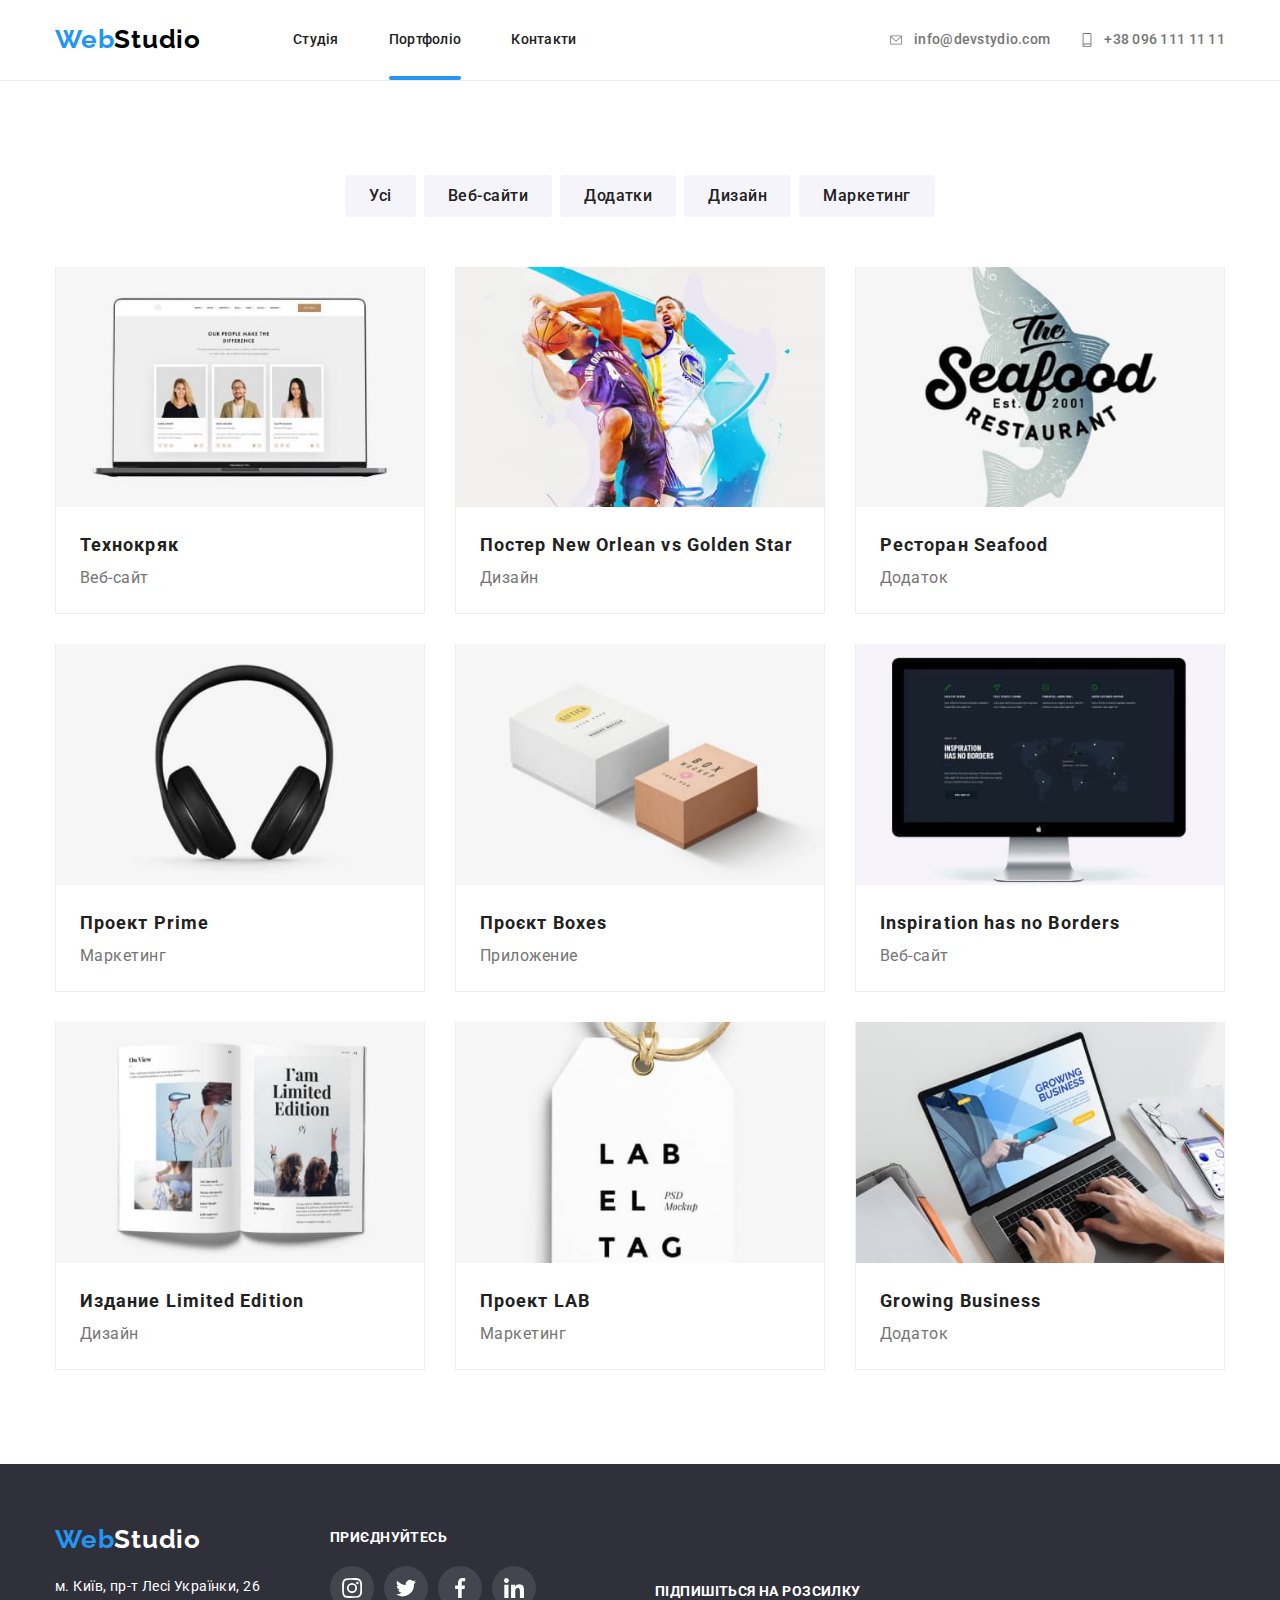
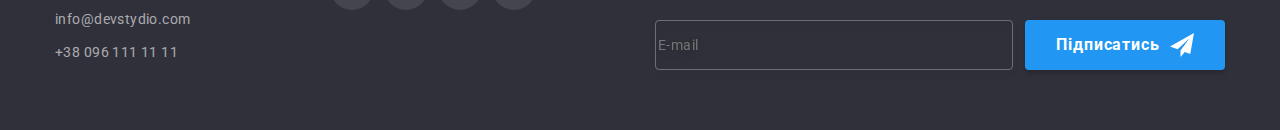
==== commit 374b2566: "Додав клас контейнера в портфоліо." ====
--- a/portfolio.html
+++ b/portfolio.html
@@ -73,7 +73,7 @@
 
     <!-- Main portfolio -->
     <main>
-        <section class="portfolio-main">
+        <section class="portfolio-main container">
             <div>
                 <!-- Portfolio filter -->
                 <ul class="filter list">
--- a/css/main.min.css
+++ b/css/main.min.css
@@ -1 +1 @@
-:root{--primary-headlines-color: #212121;--secondary-text-color: #FFFFFF;--text-color: #757575;--interactive-color: #2196F3;--accent-color-shadow: #188ce8;--primary-bcg-color: #FFFFFF;--secondary-bcg-color: #E5E5E5;--trethiary-bcg-color: #F5F4FA;--hero-bcg-color: #2F303A;--overlay-color: rgba(47, 48, 58, 0.4);--secondary-overlay-color: rgba(47, 48, 58, 0.8);--icon-color: #AFB1B8;--form-border-color: rgba(255, 255, 255, 0.3);--form-text-color: rgba(255, 255, 255, 0.6);--font-family-primary: "Roboto", sans-serif;--transition-duration: 250ms;--transition-timing-function: cubic-bezier(0.4, 0, 0.2, 1) }body{font-family:var(--font-family-primary);background-color:var(--primary-bcg-color);color:var(--primary-headlines-color);font-size:14px;letter-spacing:.02em}body.modal-open{overflow:hidden}.container{margin-left:auto;margin-right:auto;padding-left:15px;padding-right:15px}.cursor{cursor:pointer}.list{list-style:none;margin-top:0px;margin-bottom:0px;-webkit-padding-start:0px;padding-inline-start:0px}h1,h2,h3,h4,h5,h6,p{margin-top:0;margin-bottom:0}.title{margin-bottom:30px;font-weight:700;font-size:28px;line-height:1.17;text-align:center;letter-spacing:.03em}@media screen and (min-width: 1200px){.title{margin-bottom:50px;font-size:36px;line-height:1.16}}@media screen and (min-width: 768px){.current::after{content:"";position:absolute;left:0;bottom:0;border-radius:2px;display:block;width:100%;height:4px;background-color:var(--interactive-color)}}.portfolio-main,.client,.team,.job,.benefits{padding-top:60px;padding-bottom:60px}@media screen and (min-width: 1200px){.portfolio-main,.client,.team,.job,.benefits{padding-top:94px;padding-bottom:94px}}.site-nav{background-color:var(--primary-bcg-color);border-bottom:1px solid #ececec}.nav{display:-webkit-box;display:-ms-flexbox;display:flex;-webkit-box-align:center;-ms-flex-align:center;align-items:center;max-width:480px;height:60px}@media screen and (min-width: 768px){.nav{display:-webkit-box;display:-ms-flexbox;display:flex;-webkit-box-align:center;-ms-flex-align:center;align-items:center;height:80px;-webkit-box-pack:justify;-ms-flex-pack:justify;justify-content:space-between;max-width:768px}}@media screen and (min-width: 1200px){.nav{display:-webkit-box;display:-ms-flexbox;display:flex;-webkit-box-align:center;-ms-flex-align:center;align-items:center;min-width:1200px}}.nav__button{position:fixed;right:10px;display:-webkit-inline-box;display:-ms-inline-flexbox;display:inline-flex;margin:0;padding:0;border:none;background-color:rgba(0,0,0,0);z-index:4}@media screen and (min-width: 768px){.nav__button{display:none}}.nav__button .nav__icon--menu{display:none}.nav__button.is-open .nav__icon--cross{display:none}.nav__button.is-open .nav__icon--menu{display:block}.nav__container{display:none;position:fixed;overflow-y:scroll;top:0px;left:0px;background-color:var(--primary-bcg-color);z-index:2;height:100%;padding:48px 40px}.nav__container.is-open{display:block;width:100%;overflow:hidden}@media screen and (min-width: 768px){.nav__container{top:100%;left:0px;width:100%;display:-webkit-box;display:-ms-flexbox;display:flex;display:contents}}.nav__list{height:100%}@media screen and (max-width: 767.5px){.nav__list{font-size:40px;line-height:1.17;gap:32px}}@media screen and (min-width: 768px){.nav__list{display:-webkit-box;display:-ms-flexbox;display:flex;gap:50px}}@media screen and (min-width: 1200px){.nav__list{display:-webkit-box;display:-ms-flexbox;display:flex;margin-left:92px;gap:50px}}.nav__mail--tab{position:relative;display:block;text-decoration:none;line-height:1.14;font-weight:500;color:var(--text-color);-webkit-box-align:center;-ms-flex-align:center;align-items:center;-webkit-transition:fill var(--transition-duration) var(--transition-timing-function),color var(--transition-duration) var(--transition-timing-function);transition:fill var(--transition-duration) var(--transition-timing-function),color var(--transition-duration) var(--transition-timing-function)}@media screen and (max-width: 767.5px){.nav__mail--tab{font-size:24px;line-height:1.16;letter-spacing:.02em;margin-bottom:32px}}@media screen and (min-width: 768px){.nav__mail--tab{display:-webkit-box;display:-ms-flexbox;display:flex;font-size:12px;line-height:1.16}}@media screen and (min-width: 1200px){.nav__mail--tab{display:-webkit-box;display:-ms-flexbox;display:flex;font-size:14px;line-height:1.14;padding-top:32px;padding-bottom:32px}}.nav__phone--tab{position:relative;display:block;color:var(--primary-headlines-color);text-decoration:none;line-height:1.14;font-weight:500;-webkit-transition:fill var(--transition-duration) var(--transition-timing-function),color var(--transition-duration) var(--transition-timing-function);transition:fill var(--transition-duration) var(--transition-timing-function),color var(--transition-duration) var(--transition-timing-function)}@media screen and (max-width: 767.5px){.nav__phone--tab{font-size:34px;line-height:1.17;letter-spacing:.02em;color:var(--interactive-color);margin-bottom:32px}}@media screen and (min-width: 768px){.nav__phone--tab{display:-webkit-box;display:-ms-flexbox;display:flex;font-size:12px;line-height:1.16;color:var(--text-color);margin-top:10px}}@media screen and (min-width: 1200px){.nav__phone--tab{display:-webkit-box;display:-ms-flexbox;display:flex;font-size:14px;line-height:1.14;padding-top:32px;padding-bottom:32px;margin-top:0px}}.nav__link{position:relative;display:block;color:var(--primary-headlines-color);text-decoration:none;line-height:1.14;font-weight:500}@media screen and (max-width: 767.5px){.nav__link{margin-bottom:32px}}@media screen and (min-width: 768px){.nav__link{padding-top:32px;padding-bottom:32px}}.nav__address{position:relative}@media screen and (max-width: 767.5px){.nav__address{display:-webkit-box;display:-ms-flexbox;display:flex;-webkit-box-orient:vertical;-webkit-box-direction:reverse;-ms-flex-direction:column-reverse;flex-direction:column-reverse;position:absolute;left:40px;bottom:134px}}@media screen and (min-width: 1200px){.nav__address{display:-webkit-box;display:-ms-flexbox;display:flex;margin-left:auto;gap:30px}}.nav__item{display:-webkit-box;display:-ms-flexbox;display:flex;-webkit-box-align:center;-ms-flex-align:center;align-items:center}.nav__icon{display:none}@media screen and (min-width: 768px){.nav__icon{display:inline-block;margin-right:8px;fill:var(--text-color);-webkit-transition:fill var(--transition-duration) var(--transition-timing-function);transition:fill var(--transition-duration) var(--transition-timing-function)}}@media screen and (min-width: 1200px){.nav__icon{margin-right:10px}}.nav__link:hover,.nav__link:focus,.nav__mail--tab:hover,.nav__mail--tab:focus,.nav__phone--tab:hover,.nav__phone--tab:focus,.nav__mail--tab:hover .nav__icon,.nav__mail--tab:focus .nav__icon,.nav__phone--tab:hover .nav__icon,.nav__phone--tab:focus .nav__icon{color:var(--interactive-color);fill:var(--interactive-color);-webkit-transition:fill var(--transition-duration) var(--transition-timing-function),color var(--transition-duration) var(--transition-timing-function);transition:fill var(--transition-duration) var(--transition-timing-function),color var(--transition-duration) var(--transition-timing-function)}@media screen and (max-width: 767.5px){.site-social{position:absolute;bottom:48px;display:-webkit-box;display:-ms-flexbox;display:flex}}@media screen and (min-width: 768px){.site-social{display:none}}.site-social__item{font-size:18px;font-weight:500;line-height:1.22;letter-spacing:.02em;color:var(--interactive-color);padding-right:10px;border-right:1px solid rgba(33,33,33,.2)}.site-social__item+.site-social__item{margin-left:10px}.site-social__item:last-child{border:none;padding:0}.site-social__instagram,.site-social__twitter,.site-social__facebook,.site-social__linkedin{text-decoration:none;color:var(--interactive-color)}.logo{color:#000;text-decoration:none;font-family:"Raleway";font-weight:700;font-size:26px;line-height:1.2;letter-spacing:.03em}@media screen and (max-width: 479.5px){.logo{margin-left:15px;margin-top:26px;margin-bottom:26px}}.logo__color--interactive{color:var(--interactive-color)}.overlay{max-width:1600px;max-height:400px;margin-left:auto;margin-right:auto;background-image:-webkit-gradient(linear, left top, left bottom, from(var(--overlay-color)), to(var(--overlay-color))),url("../images/img/hero-photo480.jpg");background-image:linear-gradient(var(--overlay-color), var(--overlay-color)),url("../images/img/hero-photo480.jpg");background-size:cover;background-position:center}@media screen and (min-width: 1200px){.overlay{max-width:1600px;max-height:600px}}@media(min-device-pixel-ratio: 2),(-webkit-min-device-pixel-ratio: 2),(min-resolution: 192dpi),(min-resolution: 2dppx){.overlay{background-image:-webkit-gradient(linear, left top, left bottom, from(var(--overlay-color)), to(var(--overlay-color))),url("../images/img/hero-photo480@2x.jpg");background-image:linear-gradient(var(--overlay-color), var(--overlay-color)),url("../images/img/hero-photo480@2x.jpg")}}@media(min-width: 481px),(-webkit-min-device-pixel-ratio: 2),(min-resolution: 192dpi),(min-resolution: 2dppx){.overlay{background-image:-webkit-gradient(linear, left top, left bottom, from(var(--overlay-color)), to(var(--overlay-color))),url("../images/img/hero-photo768.jpg");background-image:linear-gradient(var(--overlay-color), var(--overlay-color)),url("../images/img/hero-photo768.jpg")}}@media(min-device-pixel-ratio: 2),(-webkit-min-device-pixel-ratio: 2),(min-resolution: 192dpi),(min-resolution: 2dppx){.overlay{background-image:-webkit-gradient(linear, left top, left bottom, from(var(--overlay-color)), to(var(--overlay-color))),url("../images/img/hero-photo768@2x.jpg");background-image:linear-gradient(var(--overlay-color), var(--overlay-color)),url("../images/img/hero-photo768@2x.jpg")}}@media(min-width: 769px),(-webkit-min-device-pixel-ratio: 2),(min-resolution: 192dpi),(min-resolution: 2dppx){.overlay{background-image:-webkit-gradient(linear, left top, left bottom, from(var(--overlay-color)), to(var(--overlay-color))),url("../images/img/hero-photo1600.jpg");background-image:linear-gradient(var(--overlay-color), var(--overlay-color)),url("../images/img/hero-photo1600.jpg")}}@media(min-device-pixel-ratio: 2),(-webkit-min-device-pixel-ratio: 2),(min-resolution: 192dpi),(min-resolution: 2dppx){.overlay{background-image:-webkit-gradient(linear, left top, left bottom, from(var(--overlay-color)), to(var(--overlay-color))),url("../images/img/hero-photo1600@2x.jpg");background-image:linear-gradient(var(--overlay-color), var(--overlay-color)),url("../images/img/hero-photo1600@2x.jpg")}}.hero{display:-webkit-box;display:-ms-flexbox;display:flex;-webkit-box-pack:center;-ms-flex-pack:center;justify-content:center;text-align:center;background-color:var(--hero-bcg-color)}.hero__box{width:360px;padding-top:118px;padding-bottom:118px;margin-left:60px;margin-right:60px}@media screen and (min-width: 1200px){.hero__box{width:696px;padding-top:200px;padding-bottom:200px}}.hero__title{font-size:26px;line-height:1.6;font-weight:900;letter-spacing:.06em;color:var(--secondary-text-color);text-transform:uppercase}@media screen and (min-width: 1200px){.hero__title{font-size:44px;line-height:1.36}}.hero__button{display:inline-block;margin-top:30px;width:200px;height:50px;color:var(--secondary-text-color);background-color:var(--interactive-color);font-weight:700;font-size:16px;line-height:1.88;-webkit-box-align:center;-ms-flex-align:center;align-items:center;text-align:center;letter-spacing:.06em;border-color:rgba(0,0,0,0);border-radius:4px;-webkit-box-shadow:0px 4px 4px rgba(0,0,0,.15);box-shadow:0px 4px 4px rgba(0,0,0,.15);-webkit-transition:background-color var(--transition-duration) var(--transition-timing-function);transition:background-color var(--transition-duration) var(--transition-timing-function)}.hero__button:hover,.hero__button:focus{background-color:var(--accent-color-shadow);-webkit-transition:background-color var(--transition-duration) var(--transition-timing-function);transition:background-color var(--transition-duration) var(--transition-timing-function)}.benefits{padding-bottom:60;margin-left:auto;margin-right:auto}@media screen and (min-width: 480px){.benefits{width:480px}}@media screen and (min-width: 768px){.benefits{width:768px}}@media screen and (min-width: 1200px){.benefits{width:1200px;padding-bottom:0}}.benefits__list{display:-webkit-box;display:-ms-flexbox;display:flex;-webkit-box-orient:vertical;-webkit-box-direction:normal;-ms-flex-direction:column;flex-direction:column;-webkit-box-pack:center;-ms-flex-pack:center;justify-content:center;gap:30px}@media screen and (min-width: 768px){.benefits__list{-webkit-box-orient:horizontal;-webkit-box-direction:normal;-ms-flex-direction:row;flex-direction:row;-ms-flex-wrap:wrap;flex-wrap:wrap;gap:30px}}@media screen and (min-width: 1200px){.benefits__list{-webkit-box-orient:horizontal;-webkit-box-direction:normal;-ms-flex-direction:row;flex-direction:row;gap:30px}}.benefits__item{margin-left:auto;margin-right:auto;width:100%}@media screen and (min-width: 768px){.benefits__item{-ms-flex-preferred-size:calc((100% - 60px)/2);flex-basis:calc((100% - 60px)/2)}}@media screen and (min-width: 1200px){.benefits__item{-ms-flex-preferred-size:calc((100% - 120px)/4);flex-basis:calc((100% - 120px)/4)}}.benefits__icon{display:-webkit-box;display:-ms-flexbox;display:flex;-webkit-box-pack:center;-ms-flex-pack:center;justify-content:center;height:120px;margin-bottom:30px;background-color:var(--trethiary-bcg-color)}@media screen and (min-width: 1200px){.benefits__icon{display:-webkit-box;display:-ms-flexbox;display:flex;width:270px;height:120px;margin-bottom:30px}}.benefits__svg{margin-top:25px;margin-bottom:25px;margin-left:100px;margin-right:100px}.benefits__title{text-align:center;margin-bottom:10px;font-weight:700;font-size:14px;line-height:1.14;letter-spacing:.03em;text-transform:uppercase}@media screen and (min-width: 768px){.benefits__title{text-align:left}}.benefits__text{color:var(--text-color);line-height:1.71;letter-spacing:.03em}.job{display:none}@media screen and (min-width: 1200px){.job{display:block}}.job__list{display:-webkit-box;display:-ms-flexbox;display:flex;-webkit-box-pack:center;-ms-flex-pack:center;justify-content:center;gap:30px}.job__item{position:relative}.job__item::before{content:"";display:inline-block;position:absolute;left:0;bottom:0;width:100%;height:70px;background-color:var(--secondary-overlay-color)}.job__label{position:absolute;left:50%;bottom:27px;-webkit-transform:translate(-50%);transform:translate(-50%);font-weight:700;font-size:14px;line-height:1.14;letter-spacing:.03em;text-align:center;text-transform:uppercase;color:var(--secondary-text-color)}.team{background-color:var(--trethiary-bcg-color)}@media screen and (min-width: 480px){.team__container{width:480px}}@media screen and (min-width: 768px){.team__container{width:768px}}@media screen and (min-width: 1200px){.team__container{width:1200px}}.team__list{display:-webkit-box;display:-ms-flexbox;display:flex;-webkit-box-orient:vertical;-webkit-box-direction:normal;-ms-flex-direction:column;flex-direction:column;-webkit-box-pack:center;-ms-flex-pack:center;justify-content:center;gap:30px}@media screen and (min-width: 768px){.team__list{-webkit-box-orient:horizontal;-webkit-box-direction:normal;-ms-flex-direction:row;flex-direction:row;-ms-flex-wrap:wrap;flex-wrap:wrap;gap:30px}}@media screen and (min-width: 1200px){.team__list{-webkit-box-orient:horizontal;-webkit-box-direction:normal;-ms-flex-direction:row;flex-direction:row;gap:30px}}.team__portrait{max-width:100%;height:auto}.team__item{margin-left:auto;margin-right:auto;background-color:var(--primary-bcg-color);-webkit-box-shadow:0px 1px 3px rgba(0,0,0,.12),0px 1px 1px rgba(0,0,0,.14),0px 2px 1px rgba(0,0,0,.2);box-shadow:0px 1px 3px rgba(0,0,0,.12),0px 1px 1px rgba(0,0,0,.14),0px 2px 1px rgba(0,0,0,.2);border-radius:0px 0px 4px 4px}@media screen and (min-width: 768px){.team__item{-ms-flex-preferred-size:calc((100% - 60px)/2);flex-basis:calc((100% - 60px)/2)}}@media screen and (min-width: 1200px){.team__item{-ms-flex-preferred-size:calc((100% - 120px)/4);flex-basis:calc((100% - 120px)/4)}}.team__box{padding-top:30px;padding-bottom:24px}@media screen and (min-width: 1200px){.team__box{padding-bottom:30px}}.team__name{padding-bottom:10px;font-size:16px;line-height:1.19;letter-spacing:.03em;text-align:center;font-weight:500;color:var(--primary-headlines-color)}.team__descridtion{color:var(--text-color);font-size:16px;line-height:1.19;text-align:center;letter-spacing:.03em}.social{display:-webkit-box;display:-ms-flexbox;display:flex;-webkit-box-pack:center;-ms-flex-pack:center;justify-content:center;margin-top:16px;margin-left:32px;margin-right:32px;gap:10px}.social__item{width:44px;height:44px}.social__icon{display:-webkit-box;display:-ms-flexbox;display:flex;border-radius:100%;-webkit-transition:background-color var(--transition-duration) var(--transition-timing-function);transition:background-color var(--transition-duration) var(--transition-timing-function)}.social__icon:hover,.social__icon:focus,.social__icon:hover .social__svg,.social__icon:focus .social__svg{fill:var(--secondary-text-color);background-color:var(--interactive-color);-webkit-transition:fill var(--transition-duration) var(--transition-timing-function),background-color var(--transition-duration) var(--transition-timing-function);transition:fill var(--transition-duration) var(--transition-timing-function),background-color var(--transition-duration) var(--transition-timing-function)}.social__svg{margin:12px;width:44px;fill:var(--icon-color);-webkit-transition:fill var(--transition-duration) var(--transition-timing-function);transition:fill var(--transition-duration) var(--transition-timing-function)}.client__list{display:-webkit-box;display:-ms-flexbox;display:flex;-webkit-box-pack:center;-ms-flex-pack:center;justify-content:center;-ms-flex-wrap:wrap;flex-wrap:wrap;gap:30px}@media screen and (min-width: 480px){.client__list{margin-left:auto;margin-right:auto;width:480px}}@media screen and (min-width: 768px){.client__list{margin-left:auto;margin-right:auto;width:768px}}@media screen and (min-width: 1200px){.client__list{margin-left:auto;margin-right:auto;width:1200px}}.client__item{margin-left:auto;margin-right:auto;gap:30px;-ms-flex-preferred-size:calc((100% - 60px)/2);flex-basis:calc((100% - 60px)/2)}@media screen and (min-width: 768px){.client__item{-ms-flex-preferred-size:calc((100% - 90px)/3);flex-basis:calc((100% - 90px)/3)}}@media screen and (min-width: 1200px){.client__item{-ms-flex-preferred-size:calc((100% - 180px)/6);flex-basis:calc((100% - 180px)/6)}}.client__icon{display:-webkit-box;display:-ms-flexbox;display:flex;-webkit-box-pack:center;-ms-flex-pack:center;justify-content:center;-webkit-box-align:center;-ms-flex-align:center;align-items:center;height:92px;border:1px solid var(--icon-color);border-radius:0px 0px 4px 4px;-webkit-transition:border var(--transition-duration) var(--transition-timing-function);transition:border var(--transition-duration) var(--transition-timing-function)}.client__icon:hover,.client__icon:focus{border-color:var(--interactive-color);-webkit-transition:border-color var(--transition-duration) var(--transition-timing-function);transition:border-color var(--transition-duration) var(--transition-timing-function)}.client__svg{fill:var(--icon-color);-webkit-transition:fill var(--transition-duration) var(--transition-timing-function);transition:fill var(--transition-duration) var(--transition-timing-function)}.client__icon:hover .client__svg,.client__icon:focus .client__svg{fill:var(--interactive-color);-webkit-transition:fill var(--transition-duration) var(--transition-timing-function);transition:fill var(--transition-duration) var(--transition-timing-function)}.backdrop{position:fixed;top:0;left:0;width:100%;height:100%;background-color:rgba(0,0,0,.2);opacity:1;-webkit-transition:opacity var(--transition-duration) var(--transition-timing-function);transition:opacity var(--transition-duration) var(--transition-timing-function);z-index:3;overflow-y:scroll}.backdrop.is-hidden .modal{-webkit-transform:translate(-50%, -50%) scale(0.9);transform:translate(-50%, -50%) scale(0.9);opacity:0;-webkit-transition:opacity var(--transition-duration) var(--transition-timing-function),scale var(--transition-duration) var(--transition-timing-function),-webkit-transform var(--transition-duration) var(--transition-timing-function);transition:opacity var(--transition-duration) var(--transition-timing-function),scale var(--transition-duration) var(--transition-timing-function),-webkit-transform var(--transition-duration) var(--transition-timing-function);transition:opacity var(--transition-duration) var(--transition-timing-function),transform var(--transition-duration) var(--transition-timing-function),scale var(--transition-duration) var(--transition-timing-function);transition:opacity var(--transition-duration) var(--transition-timing-function),transform var(--transition-duration) var(--transition-timing-function),scale var(--transition-duration) var(--transition-timing-function),-webkit-transform var(--transition-duration) var(--transition-timing-function)}.modal{position:absolute;top:50%;left:50%;-webkit-transform:translate(-50%, -50%) scale(1);transform:translate(-50%, -50%) scale(1);margin-top:auto;opacity:1;-webkit-box-shadow:0px 1px 3px rgba(0,0,0,.12),0px 1px 1px rgba(0,0,0,.14),0px 2px 1px rgba(0,0,0,.2);box-shadow:0px 1px 3px rgba(0,0,0,.12),0px 1px 1px rgba(0,0,0,.14),0px 2px 1px rgba(0,0,0,.2);border-radius:4px;-webkit-transition:opacity var(--transition-duration) var(--transition-timing-function),scale var(--transition-duration) var(--transition-timing-function),-webkit-transform var(--transition-duration) var(--transition-timing-function);transition:opacity var(--transition-duration) var(--transition-timing-function),scale var(--transition-duration) var(--transition-timing-function),-webkit-transform var(--transition-duration) var(--transition-timing-function);transition:opacity var(--transition-duration) var(--transition-timing-function),transform var(--transition-duration) var(--transition-timing-function),scale var(--transition-duration) var(--transition-timing-function);transition:opacity var(--transition-duration) var(--transition-timing-function),transform var(--transition-duration) var(--transition-timing-function),scale var(--transition-duration) var(--transition-timing-function),-webkit-transform var(--transition-duration) var(--transition-timing-function);background-color:var(--primary-bcg-color)}@media screen and (max-width: 767.5px){.modal{max-width:450px;min-height:609px}}@media screen and (min-width: 768px){.modal{width:528px;height:581px}}.modal__button{position:absolute;top:8px;right:8px;border-radius:100%;border:1px solid rgba(0,0,0,.1);width:30px;height:30px;background-color:var(--primary-bcg-color);-webkit-transition:fill var(--transition-duration) var(--transition-timing-function);transition:fill var(--transition-duration) var(--transition-timing-function)}.modal__button:hover,.modal__button:focus{fill:var(--interactive-color);-webkit-transition:fill var(--transition-duration) var(--transition-timing-function);transition:fill var(--transition-duration) var(--transition-timing-function)}.backdrop.is-hidden{opacity:0;pointer-events:none}.modal__close-icon{position:absolute;top:50%;left:50%;-webkit-transform:translate(-50%, -50%);transform:translate(-50%, -50%)}.form{margin-top:40px;margin-left:40px;margin-right:40px}.form__field{position:relative;display:-webkit-box;display:-ms-flexbox;display:flex;-webkit-box-orient:vertical;-webkit-box-direction:normal;-ms-flex-direction:column;flex-direction:column;margin-bottom:10px}.form__label{margin-bottom:4px;font-size:12px;line-height:1.16;letter-spacing:.01em;color:var(--text-color)}.form__input{width:100%;height:40px;border:1px solid rgba(33,33,33,.2);border-radius:4px;padding-left:42px;-webkit-transition:border var(--transition-duration) var(--transition-timing-function);transition:border var(--transition-duration) var(--transition-timing-function)}.form__text-area{width:100%;border:1px solid rgba(33,33,33,.2);border-radius:4px;-webkit-transition:border var(--transition-duration) var(--transition-timing-function);transition:border var(--transition-duration) var(--transition-timing-function)}.form__svg{position:absolute;top:29px;left:12px;-webkit-transition:fill var(--transition-duration) var(--transition-timing-function);transition:fill var(--transition-duration) var(--transition-timing-function)}.form__field:focus-within>.form__svg{fill:var(--interactive-color);-webkit-transition:fill var(--transition-duration) var(--transition-timing-function);transition:fill var(--transition-duration) var(--transition-timing-function)}.form__field:focus-within>.form__input,.form__field:focus-within>.form__text-area{outline:none;border:1px solid var(--interactive-color);border-radius:4px;-webkit-transition:border var(--transition-duration) var(--transition-timing-function);transition:border var(--transition-duration) var(--transition-timing-function)}.form__checkbox{margin-top:20px;margin-bottom:30px;margin-left:14px;margin-right:11px;font-size:14px;line-height:1.7;letter-spacing:.03em;color:var(--text-color)}.form__checkbox-input{position:absolute;-webkit-appearance:none;-moz-appearance:none;appearance:none}.form__checkbox-svg{margin-top:auto;margin-bottom:auto;fill:rgba(0,0,0,0);border:2px solid var(--primary-headlines-color);border-radius:2px;display:inline-block;margin-right:8px;-webkit-transition:fill var(--transition-duration) var(--transition-timing-function),background-color var(--transition-duration) var(--transition-timing-function);transition:fill var(--transition-duration) var(--transition-timing-function),background-color var(--transition-duration) var(--transition-timing-function)}.form__checkbox-input:checked+.form__checkbox-svg{fill:var(--secondary-text-color);background-color:var(--interactive-color);border:none;-webkit-transition:fill var(--transition-duration) var(--transition-timing-function),background-color var(--transition-duration) var(--transition-timing-function);transition:fill var(--transition-duration) var(--transition-timing-function),background-color var(--transition-duration) var(--transition-timing-function)}.form__policy{padding-left:3px;color:var(--interactive-color);font-size:14px;line-height:1.7;letter-spacing:.03em}.form__text{display:block;margin-bottom:12px;margin-top:40px;font-weight:700;font-size:20px;line-height:1.15;text-align:center;letter-spacing:.03em;color:var(--primary-headlines-color)}.form__text-area{padding:12px 16px;resize:none;width:100%;height:120px}.form__submit{display:block;margin-top:30px;margin-bottom:40px;margin-right:auto;margin-left:auto;width:200px;height:50px;padding:10px 55px;border-radius:4px;border:none;color:var(--secondary-text-color);background-color:var(--interactive-color);cursor:pointer;font-size:16px;font-weight:700;line-height:1.875;letter-spacing:.06em;-webkit-box-shadow:0px 4px 4px 0px rgba(0,0,0,.15);box-shadow:0px 4px 4px 0px rgba(0,0,0,.15);-webkit-transition:background-color var(--transition-duration) var(--transition-timing-function);transition:background-color var(--transition-duration) var(--transition-timing-function)}.form__submit:focus,.form__submit:hover{background-color:var(--accent-color-shadow);-webkit-transition:background-color var(--transition-duration) var(--transition-timing-function);transition:background-color var(--transition-duration) var(--transition-timing-function)}footer{padding-top:60px;padding-bottom:60px;background-color:var(--hero-bcg-color);background-repeat:no-repeat;background-position:center}.footer{max-width:768px}@media screen and (min-width: 1200px){.footer{display:-webkit-box;display:-ms-flexbox;display:flex;-webkit-box-pack:justify;-ms-flex-pack:justify;justify-content:space-between;-webkit-box-align:baseline;-ms-flex-align:baseline;align-items:baseline;max-width:1200px}}@media screen and (min-width: 768px){.footer__info{display:-webkit-box;display:-ms-flexbox;display:flex;-ms-flex-pack:distribute;justify-content:space-around}}.footer__logo{margin-bottom:20px;color:var(--secondary-text-color);font-family:"Raleway";font-style:normal;font-weight:700;font-size:26px;line-height:1.19;letter-spacing:.03em}.contact{display:block;color:var(--secondary-text-color);font-size:14px;line-height:1.71;letter-spacing:.03em;font-style:normal}.footer__block{text-align:center}@media screen and (min-width: 1200px){.footer__block{text-align:left}}.contact__address{display:inline-block;margin-top:9px;line-height:1.71;letter-spacing:.03em;color:rgba(255,255,255,.6);text-decoration:none}.join{text-align:center;width:206px;margin:60px auto}@media screen and (min-width: 768px){.join{margin:5px 0px 0px 0px}}@media screen and (min-width: 1200px){.join{text-align:left;margin-left:70px}}.join__list{margin-top:0}.join__text{display:inline-block;margin-bottom:20px;width:206px;color:var(--secondary-text-color);font-family:"Roboto";font-style:normal;font-weight:700;font-size:14px;line-height:1.14;letter-spacing:.03em;text-transform:uppercase}.join__social{display:-webkit-box;display:-ms-flexbox;display:flex;width:44px;height:44px;border-radius:100%;background-color:#44454e;-webkit-transition:background-color var(--transition-duration) var(--transition-timing-function);transition:background-color var(--transition-duration) var(--transition-timing-function)}.join__social:hover,.join__social:focus{background-color:var(--interactive-color);-webkit-transition:background-color var(--transition-duration) var(--transition-timing-function);transition:background-color var(--transition-duration) var(--transition-timing-function)}.join__svg{margin:12px;fill:var(--secondary-text-color)}.subscribe{text-align:center}@media screen and (min-width: 481px){.subscribe{margin-top:60px}}@media screen and (min-width: 1200px){.subscribe{-ms-flex-wrap:wrap;flex-wrap:wrap;text-align:left}}.subscribe__text{margin-bottom:20px;color:var(--secondary-text-color);font-weight:700;font-size:14px;line-height:1.14;letter-spacing:.03em;text-transform:uppercase}@media screen and (min-width: 1200px){.subscribe__box{display:-webkit-box;display:-ms-flexbox;display:flex}}.subscribe__form{position:relative}.subscribe__email{line-height:1.25;letter-spacing:.03em;height:50px;border:1px solid var(--form-border-color);-webkit-filter:drop-shadow(0px 4px 4px rgba(0, 0, 0, 0.15));filter:drop-shadow(0px 4px 4px rgba(0, 0, 0, 0.15));border-radius:4px;background-color:rgba(0,0,0,0);outline:none;color:var(--secondary-text-color);width:100%}@media screen and (min-width: 480px){.subscribe__email{width:450px;margin-left:auto;margin-right:auto}}@media screen and (min-width: 1200px){.subscribe__email{max-width:358px}}.subscribe__button{margin-left:auto;margin-right:auto;margin-top:20px;display:-webkit-box;display:-ms-flexbox;display:flex;-webkit-box-align:center;-ms-flex-align:center;align-items:center;-webkit-box-pack:center;-ms-flex-pack:center;justify-content:center;width:200px;height:50px;-webkit-box-shadow:0px 4px 4px rgba(0,0,0,.15);box-shadow:0px 4px 4px rgba(0,0,0,.15);border-radius:4px;border-color:rgba(0,0,0,0);background-color:var(--interactive-color);-webkit-transition:background-color var(--transition-duration) var(--transition-timing-function);transition:background-color var(--transition-duration) var(--transition-timing-function)}@media screen and (min-width: 1200px){.subscribe__button{margin-left:12px;margin-right:0px;margin-top:0px}}.subscribe__button:hover,.subscribe__button:focus{background-color:var(--accent-color-shadow);-webkit-transition:background-color var(--transition-duration) var(--transition-timing-function);transition:background-color var(--transition-duration) var(--transition-timing-function)}.subscribe__button-text{font-weight:700;font-size:16px;line-height:1.87;letter-spacing:.06em;color:var(--secondary-text-color)}.subscribe__svg{margin-left:10px;fill:var(--secondary-text-color)}.no-gap{display:block;width:100%;height:auto}.invisible{visibility:hidden}body{height:100%}.filter{display:-webkit-box;display:-ms-flexbox;display:flex;-webkit-box-pack:start;-ms-flex-pack:start;justify-content:start;margin-bottom:40px;gap:8px;max-width:450px;-ms-flex-wrap:wrap;flex-wrap:wrap}@media screen and (min-width: 480px){.filter{margin-left:auto;margin-right:auto}}@media screen and (min-width: 768px){.filter{-webkit-box-pack:center;-ms-flex-pack:center;justify-content:center;margin-bottom:30px;margin-left:auto;margin-right:auto;max-width:768px}}@media screen and (min-width: 1200px){.filter{-webkit-box-pack:center;-ms-flex-pack:center;justify-content:center;margin-bottom:50px;margin-left:auto;margin-right:auto;max-width:1200px}}.filter__button{padding-top:6px;padding-right:22px;padding-bottom:6px;padding-left:22px;color:var(--primary-headlines-color);font-weight:500;font-size:16px;line-height:1.6;text-align:center;letter-spacing:.03em;background:#f5f4fa;border-radius:4px;border-color:rgba(0,0,0,0);-webkit-transition:color var(--transition-duration) var(--transition-timing-function),background-color var(--transition-duration) var(--transition-timing-function);transition:color var(--transition-duration) var(--transition-timing-function),background-color var(--transition-duration) var(--transition-timing-function)}.filter__button:hover,.filter__button:focus{color:var(--secondary-text-color);background-color:var(--interactive-color);-webkit-transition:color var(--transition-duration) var(--transition-timing-function),background-color var(--transition-duration) var(--transition-timing-function);transition:color var(--transition-duration) var(--transition-timing-function),background-color var(--transition-duration) var(--transition-timing-function)}.card-set{display:-webkit-box;display:-ms-flexbox;display:flex;-ms-flex-wrap:wrap;flex-wrap:wrap}@media screen and (min-width: 480px){.card-set{margin-left:auto;margin-right:auto;width:480px}}@media screen and (min-width: 768px){.card-set{margin-left:auto;margin-right:auto;width:768px}}@media screen and (min-width: 1200px){.card-set{margin-left:auto;margin-right:auto;width:1200px}}.card-set__item{border-bottom:1px solid #eee;border-left:1px solid #eee;border-right:1px solid #eee;background-color:var(--primary-bcg-color);margin:15px;width:450px}@media screen and (min-width: 768px){.card-set__item{-ms-flex-preferred-size:calc((100% - 60px)/2);flex-basis:calc((100% - 60px)/2);width:354px}}@media screen and (min-width: 1200px){.card-set__item{-ms-flex-preferred-size:calc((100% - 90px)/3);flex-basis:calc((100% - 90px)/3);width:370px}}.card-set__filter{-webkit-transition:-webkit-box-shadow var(--transition-duration) var(--transition-timing-function);transition:-webkit-box-shadow var(--transition-duration) var(--transition-timing-function);transition:box-shadow var(--transition-duration) var(--transition-timing-function);transition:box-shadow var(--transition-duration) var(--transition-timing-function), -webkit-box-shadow var(--transition-duration) var(--transition-timing-function)}.card-set__filter:hover{-webkit-box-shadow:0px 1px 3px rgba(0,0,0,.12),0px 1px 1px rgba(0,0,0,.14),0px 2px 1px rgba(0,0,0,.2);box-shadow:0px 1px 3px rgba(0,0,0,.12),0px 1px 1px rgba(0,0,0,.14),0px 2px 1px rgba(0,0,0,.2);-webkit-transition:-webkit-box-shadow var(--transition-duration) var(--transition-timing-function);transition:-webkit-box-shadow var(--transition-duration) var(--transition-timing-function);transition:box-shadow var(--transition-duration) var(--transition-timing-function);transition:box-shadow var(--transition-duration) var(--transition-timing-function), -webkit-box-shadow var(--transition-duration) var(--transition-timing-function)}.card-set__sub{width:100%;padding-top:20px;padding-bottom:20px;padding-left:24px;padding-right:24px}.card-set__box{position:relative;overflow:hidden}.card-set__overlay{position:absolute;top:0;left:0;width:100%;height:100%;background-color:var(--interactive-color);-webkit-transform:translateY(100%);transform:translateY(100%);opacity:0;-webkit-transition:opacity var(--transition-duration) var(--transition-timing-function),-webkit-transform var(--transition-duration) var(--transition-timing-function);transition:opacity var(--transition-duration) var(--transition-timing-function),-webkit-transform var(--transition-duration) var(--transition-timing-function);transition:transform var(--transition-duration) var(--transition-timing-function),opacity var(--transition-duration) var(--transition-timing-function);transition:transform var(--transition-duration) var(--transition-timing-function),opacity var(--transition-duration) var(--transition-timing-function),-webkit-transform var(--transition-duration) var(--transition-timing-function)}.card-set__filter:hover .card-set__overlay{opacity:1;-webkit-transform:translateY(0);transform:translateY(0);-webkit-transition:opacity var(--transition-duration) var(--transition-timing-function),-webkit-transform var(--transition-duration) var(--transition-timing-function);transition:opacity var(--transition-duration) var(--transition-timing-function),-webkit-transform var(--transition-duration) var(--transition-timing-function);transition:transform var(--transition-duration) var(--transition-timing-function),opacity var(--transition-duration) var(--transition-timing-function);transition:transform var(--transition-duration) var(--transition-timing-function),opacity var(--transition-duration) var(--transition-timing-function),-webkit-transform var(--transition-duration) var(--transition-timing-function)}.card-set__text{padding-top:63px;padding-bottom:63px;padding-left:24px;padding-right:24px;font-size:18px;line-height:1.55;letter-spacing:.03em;color:var(--secondary-text-color)}.card-set__subject{display:block;-webkit-box-flex:1;-ms-flex-positive:1;flex-grow:1;color:var(--primary-headlines-color);font-weight:700;font-size:18px;line-height:2;letter-spacing:.06em}.card-set__name{display:block;-webkit-box-flex:1;-ms-flex-positive:1;flex-grow:1;color:var(--text-color);font-size:16px;line-height:1.9;letter-spacing:.03em}/*# sourceMappingURL=main.min.css.map */+:root{--primary-headlines-color: #212121;--secondary-text-color: #FFFFFF;--text-color: #757575;--interactive-color: #2196F3;--accent-color-shadow: #188ce8;--primary-bcg-color: #FFFFFF;--secondary-bcg-color: #E5E5E5;--trethiary-bcg-color: #F5F4FA;--hero-bcg-color: #2F303A;--overlay-color: rgba(47, 48, 58, 0.4);--secondary-overlay-color: rgba(47, 48, 58, 0.8);--icon-color: #AFB1B8;--form-border-color: rgba(255, 255, 255, 0.3);--form-text-color: rgba(255, 255, 255, 0.6);--font-family-primary: "Roboto", sans-serif;--transition-duration: 250ms;--transition-timing-function: cubic-bezier(0.4, 0, 0.2, 1) }body{font-family:var(--font-family-primary);background-color:var(--primary-bcg-color);color:var(--primary-headlines-color);font-size:14px;letter-spacing:.02em}body.modal-open{overflow:hidden}.container{margin-left:auto;margin-right:auto;padding-left:15px;padding-right:15px}@media screen and (min-width: 480px){.container{width:480px}}@media screen and (min-width: 768px){.container{width:768px}}@media screen and (min-width: 1200px){.container{width:1200px}}.cursor{cursor:pointer}.list{list-style:none;margin-top:0px;margin-bottom:0px;-webkit-padding-start:0px;padding-inline-start:0px}h1,h2,h3,h4,h5,h6,p{margin-top:0;margin-bottom:0}.title{margin-bottom:30px;font-weight:700;font-size:28px;line-height:1.17;text-align:center;letter-spacing:.03em}@media screen and (min-width: 1200px){.title{margin-bottom:50px;font-size:36px;line-height:1.16}}@media screen and (min-width: 768px){.current::after{content:"";position:absolute;left:0;bottom:0;border-radius:2px;display:block;width:100%;height:4px;background-color:var(--interactive-color)}}.portfolio-main,.client,.team,.job,.benefits{padding-top:60px;padding-bottom:60px}@media screen and (min-width: 1200px){.portfolio-main,.client,.team,.job,.benefits{padding-top:94px;padding-bottom:94px}}.site-nav{background-color:var(--primary-bcg-color);border-bottom:1px solid #ececec}.nav{display:-webkit-box;display:-ms-flexbox;display:flex;-webkit-box-align:center;-ms-flex-align:center;align-items:center;max-width:480px;height:60px}@media screen and (min-width: 768px){.nav{display:-webkit-box;display:-ms-flexbox;display:flex;-webkit-box-align:center;-ms-flex-align:center;align-items:center;height:80px;-webkit-box-pack:justify;-ms-flex-pack:justify;justify-content:space-between;max-width:768px}}@media screen and (min-width: 1200px){.nav{display:-webkit-box;display:-ms-flexbox;display:flex;-webkit-box-align:center;-ms-flex-align:center;align-items:center;min-width:1200px}}.nav__button{position:fixed;top:10px;right:10px;display:-webkit-inline-box;display:-ms-inline-flexbox;display:inline-flex;margin:0;padding:0;border:none;background-color:rgba(0,0,0,0);z-index:4}.nav__button.is-open{position:absolute;top:10px;right:10px}@media screen and (min-width: 768px){.nav__button{display:none}}.nav__button .nav__icon--menu{display:none}.nav__button.is-open .nav__icon--cross{display:none}.nav__button.is-open .nav__icon--menu{display:block}.nav__container{display:none;position:fixed;overflow-y:scroll;top:0px;left:0px;background-color:var(--primary-bcg-color);z-index:2;height:100%;padding:48px 40px}.nav__container.is-open{display:block;width:100%;overflow:hidden}@media screen and (min-width: 768px){.nav__container{top:100%;left:0px;width:100%;display:-webkit-box;display:-ms-flexbox;display:flex;display:contents}}.nav__list{height:100%}@media screen and (max-width: 767.5px){.nav__list{font-size:40px;line-height:1.17;gap:32px}}@media screen and (min-width: 768px){.nav__list{display:-webkit-box;display:-ms-flexbox;display:flex;gap:50px}}@media screen and (min-width: 1200px){.nav__list{display:-webkit-box;display:-ms-flexbox;display:flex;margin-left:92px;gap:50px}}.nav__mail--tab{position:relative;display:block;text-decoration:none;line-height:1.14;font-weight:500;color:var(--text-color);-webkit-box-align:center;-ms-flex-align:center;align-items:center;-webkit-transition:fill var(--transition-duration) var(--transition-timing-function),color var(--transition-duration) var(--transition-timing-function);transition:fill var(--transition-duration) var(--transition-timing-function),color var(--transition-duration) var(--transition-timing-function)}@media screen and (max-width: 767.5px){.nav__mail--tab{font-size:24px;line-height:1.16;letter-spacing:.02em;margin-bottom:32px}}@media screen and (min-width: 768px){.nav__mail--tab{display:-webkit-box;display:-ms-flexbox;display:flex;font-size:12px;line-height:1.16}}@media screen and (min-width: 1200px){.nav__mail--tab{display:-webkit-box;display:-ms-flexbox;display:flex;font-size:14px;line-height:1.14;padding-top:32px;padding-bottom:32px}}.nav__phone--tab{position:relative;display:block;color:var(--primary-headlines-color);text-decoration:none;line-height:1.14;font-weight:500;-webkit-transition:fill var(--transition-duration) var(--transition-timing-function),color var(--transition-duration) var(--transition-timing-function);transition:fill var(--transition-duration) var(--transition-timing-function),color var(--transition-duration) var(--transition-timing-function)}@media screen and (max-width: 767.5px){.nav__phone--tab{font-size:34px;line-height:1.17;letter-spacing:.02em;color:var(--interactive-color);margin-bottom:32px}}@media screen and (min-width: 768px){.nav__phone--tab{display:-webkit-box;display:-ms-flexbox;display:flex;font-size:12px;line-height:1.16;color:var(--text-color);margin-top:10px}}@media screen and (min-width: 1200px){.nav__phone--tab{display:-webkit-box;display:-ms-flexbox;display:flex;font-size:14px;line-height:1.14;padding-top:32px;padding-bottom:32px;margin-top:0px}}.nav__link{position:relative;display:block;color:var(--primary-headlines-color);text-decoration:none;line-height:1.14;font-weight:500}@media screen and (max-width: 767.5px){.nav__link{margin-bottom:32px}}@media screen and (min-width: 768px){.nav__link{padding-top:32px;padding-bottom:32px}}.nav__address{position:relative}@media screen and (max-width: 767.5px){.nav__address{display:-webkit-box;display:-ms-flexbox;display:flex;-webkit-box-orient:vertical;-webkit-box-direction:reverse;-ms-flex-direction:column-reverse;flex-direction:column-reverse;position:absolute;left:40px;bottom:134px}}@media screen and (min-width: 1200px){.nav__address{display:-webkit-box;display:-ms-flexbox;display:flex;margin-left:auto;gap:30px}}.nav__item{display:-webkit-box;display:-ms-flexbox;display:flex;-webkit-box-align:center;-ms-flex-align:center;align-items:center}.nav__icon{display:none}@media screen and (min-width: 768px){.nav__icon{display:inline-block;margin-right:8px;fill:var(--text-color);-webkit-transition:fill var(--transition-duration) var(--transition-timing-function);transition:fill var(--transition-duration) var(--transition-timing-function)}}@media screen and (min-width: 1200px){.nav__icon{margin-right:10px}}.nav__link:hover,.nav__link:focus,.nav__mail--tab:hover,.nav__mail--tab:focus,.nav__phone--tab:hover,.nav__phone--tab:focus,.nav__mail--tab:hover .nav__icon,.nav__mail--tab:focus .nav__icon,.nav__phone--tab:hover .nav__icon,.nav__phone--tab:focus .nav__icon{color:var(--interactive-color);fill:var(--interactive-color);-webkit-transition:fill var(--transition-duration) var(--transition-timing-function),color var(--transition-duration) var(--transition-timing-function);transition:fill var(--transition-duration) var(--transition-timing-function),color var(--transition-duration) var(--transition-timing-function)}@media screen and (max-width: 767.5px){.site-social{position:absolute;bottom:48px;display:-webkit-box;display:-ms-flexbox;display:flex}}@media screen and (min-width: 768px){.site-social{display:none}}.site-social__item{font-size:18px;font-weight:500;line-height:1.22;letter-spacing:.02em;color:var(--interactive-color);padding-right:10px;border-right:1px solid rgba(33,33,33,.2)}.site-social__item+.site-social__item{margin-left:10px}.site-social__item:last-child{border:none;padding:0}.site-social__instagram,.site-social__twitter,.site-social__facebook,.site-social__linkedin{text-decoration:none;color:var(--interactive-color)}.logo{color:#000;text-decoration:none;font-family:"Raleway";font-weight:700;font-size:26px;line-height:1.2;letter-spacing:.03em}@media screen and (max-width: 479.5px){.logo{margin-left:15px;margin-top:26px;margin-bottom:26px}}.logo__color--interactive{color:var(--interactive-color)}.overlay{max-width:1600px;max-height:400px;margin-left:auto;margin-right:auto;background-image:-webkit-gradient(linear, left top, left bottom, from(var(--overlay-color)), to(var(--overlay-color))),url("../images/img/hero-photo480.jpg");background-image:linear-gradient(var(--overlay-color), var(--overlay-color)),url("../images/img/hero-photo480.jpg");background-size:cover;background-position:center}@media screen and (min-width: 1200px){.overlay{max-width:1600px;max-height:600px}}@media(min-device-pixel-ratio: 2),(-webkit-min-device-pixel-ratio: 2),(min-resolution: 192dpi),(min-resolution: 2dppx){.overlay{background-image:-webkit-gradient(linear, left top, left bottom, from(var(--overlay-color)), to(var(--overlay-color))),url("../images/img/hero-photo480@2x.jpg");background-image:linear-gradient(var(--overlay-color), var(--overlay-color)),url("../images/img/hero-photo480@2x.jpg")}}@media(min-width: 481px),(-webkit-min-device-pixel-ratio: 2),(min-resolution: 192dpi),(min-resolution: 2dppx){.overlay{background-image:-webkit-gradient(linear, left top, left bottom, from(var(--overlay-color)), to(var(--overlay-color))),url("../images/img/hero-photo768.jpg");background-image:linear-gradient(var(--overlay-color), var(--overlay-color)),url("../images/img/hero-photo768.jpg")}}@media(min-device-pixel-ratio: 2),(-webkit-min-device-pixel-ratio: 2),(min-resolution: 192dpi),(min-resolution: 2dppx){.overlay{background-image:-webkit-gradient(linear, left top, left bottom, from(var(--overlay-color)), to(var(--overlay-color))),url("../images/img/hero-photo768@2x.jpg");background-image:linear-gradient(var(--overlay-color), var(--overlay-color)),url("../images/img/hero-photo768@2x.jpg")}}@media(min-width: 769px),(-webkit-min-device-pixel-ratio: 2),(min-resolution: 192dpi),(min-resolution: 2dppx){.overlay{background-image:-webkit-gradient(linear, left top, left bottom, from(var(--overlay-color)), to(var(--overlay-color))),url("../images/img/hero-photo1600.jpg");background-image:linear-gradient(var(--overlay-color), var(--overlay-color)),url("../images/img/hero-photo1600.jpg")}}@media(min-device-pixel-ratio: 2),(-webkit-min-device-pixel-ratio: 2),(min-resolution: 192dpi),(min-resolution: 2dppx){.overlay{background-image:-webkit-gradient(linear, left top, left bottom, from(var(--overlay-color)), to(var(--overlay-color))),url("../images/img/hero-photo1600@2x.jpg");background-image:linear-gradient(var(--overlay-color), var(--overlay-color)),url("../images/img/hero-photo1600@2x.jpg")}}.hero{display:-webkit-box;display:-ms-flexbox;display:flex;-webkit-box-pack:center;-ms-flex-pack:center;justify-content:center;text-align:center;background-color:var(--hero-bcg-color)}.hero__box{width:360px;padding-top:118px;padding-bottom:118px;margin-left:60px;margin-right:60px}@media screen and (min-width: 1200px){.hero__box{width:696px;padding-top:200px;padding-bottom:200px}}.hero__title{font-size:26px;line-height:1.6;font-weight:900;letter-spacing:.06em;color:var(--secondary-text-color);text-transform:uppercase}@media screen and (min-width: 1200px){.hero__title{font-size:44px;line-height:1.36}}.hero__button{display:inline-block;margin-top:30px;width:200px;height:50px;color:var(--secondary-text-color);background-color:var(--interactive-color);font-weight:700;font-size:16px;line-height:1.88;-webkit-box-align:center;-ms-flex-align:center;align-items:center;text-align:center;letter-spacing:.06em;border-color:rgba(0,0,0,0);border-radius:4px;-webkit-box-shadow:0px 4px 4px rgba(0,0,0,.15);box-shadow:0px 4px 4px rgba(0,0,0,.15);-webkit-transition:background-color var(--transition-duration) var(--transition-timing-function);transition:background-color var(--transition-duration) var(--transition-timing-function)}.hero__button:hover,.hero__button:focus{background-color:var(--accent-color-shadow);-webkit-transition:background-color var(--transition-duration) var(--transition-timing-function);transition:background-color var(--transition-duration) var(--transition-timing-function)}.benefits{padding-bottom:60;margin-left:auto;margin-right:auto}@media screen and (min-width: 1200px){.benefits{padding-bottom:0}}.benefits__list{display:-webkit-box;display:-ms-flexbox;display:flex;-webkit-box-pack:center;-ms-flex-pack:center;justify-content:center;-ms-flex-wrap:wrap;flex-wrap:wrap;margin:-15px}.benefits__item{margin:15px}@media screen and (min-width: 768px){.benefits__item{-ms-flex-preferred-size:calc((100% - 60px)/2);flex-basis:calc((100% - 60px)/2)}}@media screen and (min-width: 1200px){.benefits__item{-ms-flex-preferred-size:calc((100% - 120px)/4);flex-basis:calc((100% - 120px)/4)}}.benefits__icon{display:-webkit-box;display:-ms-flexbox;display:flex;-webkit-box-pack:center;-ms-flex-pack:center;justify-content:center;height:120px;margin-bottom:30px;width:100%;height:120px;background-color:var(--trethiary-bcg-color)}.benefits__svg{margin-top:25px;margin-bottom:25px;margin-left:100px;margin-right:100px}.benefits__title{text-align:center;margin-bottom:10px;font-weight:700;font-size:14px;line-height:1.14;letter-spacing:.03em;text-transform:uppercase}@media screen and (min-width: 768px){.benefits__title{text-align:left}}.benefits__text{color:var(--text-color);line-height:1.71;letter-spacing:.03em}.job{display:none}@media screen and (min-width: 1200px){.job{display:block}}.job__list{display:-webkit-box;display:-ms-flexbox;display:flex;-webkit-box-pack:center;-ms-flex-pack:center;justify-content:center;gap:30px}.job__item{position:relative}.job__item::before{content:"";display:inline-block;position:absolute;left:0;bottom:0;width:100%;height:70px;background-color:var(--secondary-overlay-color)}.job__label{position:absolute;left:50%;bottom:27px;-webkit-transform:translate(-50%);transform:translate(-50%);font-weight:700;font-size:14px;line-height:1.14;letter-spacing:.03em;text-align:center;text-transform:uppercase;color:var(--secondary-text-color)}.team{background-color:var(--trethiary-bcg-color)}.team__list{display:-webkit-box;display:-ms-flexbox;display:flex;-ms-flex-wrap:wrap;flex-wrap:wrap;-webkit-box-pack:center;-ms-flex-pack:center;justify-content:center;margin:-15px}.team__portrait{max-width:100%}.team__item{margin:15px;background-color:var(--primary-bcg-color);-webkit-box-shadow:0px 1px 3px rgba(0,0,0,.12),0px 1px 1px rgba(0,0,0,.14),0px 2px 1px rgba(0,0,0,.2);box-shadow:0px 1px 3px rgba(0,0,0,.12),0px 1px 1px rgba(0,0,0,.14),0px 2px 1px rgba(0,0,0,.2);border-radius:0px 0px 4px 4px}@media screen and (min-width: 768px){.team__item{-ms-flex-preferred-size:calc((100% - 60px)/2);flex-basis:calc((100% - 60px)/2)}}@media screen and (min-width: 1200px){.team__item{-ms-flex-preferred-size:calc((100% - 120px)/4);flex-basis:calc((100% - 120px)/4)}}.team__box{padding-top:30px;padding-bottom:24px}@media screen and (min-width: 1200px){.team__box{padding-bottom:30px}}.team__name{padding-bottom:10px;font-size:16px;line-height:1.19;letter-spacing:.03em;text-align:center;font-weight:500;color:var(--primary-headlines-color)}.team__descridtion{color:var(--text-color);font-size:16px;line-height:1.19;text-align:center;letter-spacing:.03em}.social{display:-webkit-box;display:-ms-flexbox;display:flex;-webkit-box-pack:center;-ms-flex-pack:center;justify-content:center;margin-top:16px;margin-left:32px;margin-right:32px;gap:10px}.social__item{width:44px;height:44px}.social__icon{display:-webkit-box;display:-ms-flexbox;display:flex;border-radius:100%;-webkit-transition:background-color var(--transition-duration) var(--transition-timing-function);transition:background-color var(--transition-duration) var(--transition-timing-function)}.social__icon:hover,.social__icon:focus,.social__icon:hover .social__svg,.social__icon:focus .social__svg{fill:var(--secondary-text-color);background-color:var(--interactive-color);-webkit-transition:fill var(--transition-duration) var(--transition-timing-function),background-color var(--transition-duration) var(--transition-timing-function);transition:fill var(--transition-duration) var(--transition-timing-function),background-color var(--transition-duration) var(--transition-timing-function)}.social__svg{margin:12px;width:44px;fill:var(--icon-color);-webkit-transition:fill var(--transition-duration) var(--transition-timing-function);transition:fill var(--transition-duration) var(--transition-timing-function)}.client__list{display:-webkit-box;display:-ms-flexbox;display:flex;-webkit-box-pack:center;-ms-flex-pack:center;justify-content:center;-ms-flex-wrap:wrap;flex-wrap:wrap;margin:-15px}.client__item{margin:15px;-ms-flex-preferred-size:calc((100% - 60px)/2);flex-basis:calc((100% - 60px)/2)}@media screen and (min-width: 768px){.client__item{-ms-flex-preferred-size:calc((100% - 90px)/3);flex-basis:calc((100% - 90px)/3)}}@media screen and (min-width: 1200px){.client__item{-ms-flex-preferred-size:calc((100% - 180px)/6);flex-basis:calc((100% - 180px)/6)}}.client__icon{display:-webkit-box;display:-ms-flexbox;display:flex;-webkit-box-pack:center;-ms-flex-pack:center;justify-content:center;-webkit-box-align:center;-ms-flex-align:center;align-items:center;height:92px;border:1px solid var(--icon-color);border-radius:0px 0px 4px 4px;-webkit-transition:border var(--transition-duration) var(--transition-timing-function);transition:border var(--transition-duration) var(--transition-timing-function)}.client__icon:hover,.client__icon:focus{border-color:var(--interactive-color);-webkit-transition:border-color var(--transition-duration) var(--transition-timing-function);transition:border-color var(--transition-duration) var(--transition-timing-function)}.client__svg{fill:var(--icon-color);-webkit-transition:fill var(--transition-duration) var(--transition-timing-function);transition:fill var(--transition-duration) var(--transition-timing-function)}.client__icon:hover .client__svg,.client__icon:focus .client__svg{fill:var(--interactive-color);-webkit-transition:fill var(--transition-duration) var(--transition-timing-function);transition:fill var(--transition-duration) var(--transition-timing-function)}.backdrop{position:fixed;top:0;left:0;width:100%;height:100%;padding-left:15px;padding-right:15px;padding-top:93px;background-color:rgba(0,0,0,.2);opacity:1;-webkit-transition:opacity var(--transition-duration) var(--transition-timing-function);transition:opacity var(--transition-duration) var(--transition-timing-function);z-index:5;overflow-y:scroll}.backdrop.is-hidden .modal{-webkit-transform:translate(-50%, -50%) scale(0.9);transform:translate(-50%, -50%) scale(0.9);opacity:0;-webkit-transition:opacity var(--transition-duration) var(--transition-timing-function),scale var(--transition-duration) var(--transition-timing-function),-webkit-transform var(--transition-duration) var(--transition-timing-function);transition:opacity var(--transition-duration) var(--transition-timing-function),scale var(--transition-duration) var(--transition-timing-function),-webkit-transform var(--transition-duration) var(--transition-timing-function);transition:opacity var(--transition-duration) var(--transition-timing-function),transform var(--transition-duration) var(--transition-timing-function),scale var(--transition-duration) var(--transition-timing-function);transition:opacity var(--transition-duration) var(--transition-timing-function),transform var(--transition-duration) var(--transition-timing-function),scale var(--transition-duration) var(--transition-timing-function),-webkit-transform var(--transition-duration) var(--transition-timing-function)}.modal{position:absolute;top:50%;left:50%;-webkit-transform:translate(-50%, -50%) scale(1);transform:translate(-50%, -50%) scale(1);width:calc(100vw - 30px);opacity:1;-webkit-box-shadow:0px 1px 3px rgba(0,0,0,.12),0px 1px 1px rgba(0,0,0,.14),0px 2px 1px rgba(0,0,0,.2);box-shadow:0px 1px 3px rgba(0,0,0,.12),0px 1px 1px rgba(0,0,0,.14),0px 2px 1px rgba(0,0,0,.2);border-radius:4px;-webkit-transition:opacity var(--transition-duration) var(--transition-timing-function),scale var(--transition-duration) var(--transition-timing-function),-webkit-transform var(--transition-duration) var(--transition-timing-function);transition:opacity var(--transition-duration) var(--transition-timing-function),scale var(--transition-duration) var(--transition-timing-function),-webkit-transform var(--transition-duration) var(--transition-timing-function);transition:opacity var(--transition-duration) var(--transition-timing-function),transform var(--transition-duration) var(--transition-timing-function),scale var(--transition-duration) var(--transition-timing-function);transition:opacity var(--transition-duration) var(--transition-timing-function),transform var(--transition-duration) var(--transition-timing-function),scale var(--transition-duration) var(--transition-timing-function),-webkit-transform var(--transition-duration) var(--transition-timing-function);background-color:var(--primary-bcg-color)}@media screen and (min-width: 480px){.modal{width:450px;height:609px}}@media screen and (min-width: 768px){.modal{width:528px;height:581px}}.modal__button{position:absolute;top:8px;right:8px;border-radius:100%;border:1px solid rgba(0,0,0,.1);width:30px;height:30px;background-color:var(--primary-bcg-color);-webkit-transition:fill var(--transition-duration) var(--transition-timing-function);transition:fill var(--transition-duration) var(--transition-timing-function)}.modal__button:hover,.modal__button:focus{fill:var(--interactive-color);-webkit-transition:fill var(--transition-duration) var(--transition-timing-function);transition:fill var(--transition-duration) var(--transition-timing-function)}.backdrop.is-hidden{opacity:0;pointer-events:none}.modal__close-icon{position:absolute;top:50%;left:50%;-webkit-transform:translate(-50%, -50%);transform:translate(-50%, -50%)}.form{margin-top:40px;margin-left:40px;margin-right:40px}.form__field{position:relative;display:-webkit-box;display:-ms-flexbox;display:flex;-webkit-box-orient:vertical;-webkit-box-direction:normal;-ms-flex-direction:column;flex-direction:column;margin-bottom:10px}.form__label{margin-bottom:4px;font-size:12px;line-height:1.16;letter-spacing:.01em;color:var(--text-color)}.form__input{width:100%;height:40px;border:1px solid rgba(33,33,33,.2);border-radius:4px;padding-left:42px;-webkit-transition:border var(--transition-duration) var(--transition-timing-function);transition:border var(--transition-duration) var(--transition-timing-function)}.form__text-area{width:100%;border:1px solid rgba(33,33,33,.2);border-radius:4px;-webkit-transition:border var(--transition-duration) var(--transition-timing-function);transition:border var(--transition-duration) var(--transition-timing-function)}.form__svg{position:absolute;top:29px;left:12px;-webkit-transition:fill var(--transition-duration) var(--transition-timing-function);transition:fill var(--transition-duration) var(--transition-timing-function)}.form__field:focus-within>.form__svg{fill:var(--interactive-color);-webkit-transition:fill var(--transition-duration) var(--transition-timing-function);transition:fill var(--transition-duration) var(--transition-timing-function)}.form__field:focus-within>.form__input,.form__field:focus-within>.form__text-area{outline:none;border:1px solid var(--interactive-color);border-radius:4px;-webkit-transition:border var(--transition-duration) var(--transition-timing-function);transition:border var(--transition-duration) var(--transition-timing-function)}.form__checkbox{margin-top:20px;margin-bottom:30px;margin-left:14px;margin-right:11px;font-size:14px;line-height:1.7;letter-spacing:.03em;color:var(--text-color)}.form__checkbox-input{position:absolute;-webkit-appearance:none;-moz-appearance:none;appearance:none}.form__checkbox-svg{margin-top:auto;margin-bottom:auto;fill:rgba(0,0,0,0);border:2px solid var(--primary-headlines-color);border-radius:2px;display:inline-block;margin-right:8px;-webkit-transition:fill var(--transition-duration) var(--transition-timing-function),background-color var(--transition-duration) var(--transition-timing-function);transition:fill var(--transition-duration) var(--transition-timing-function),background-color var(--transition-duration) var(--transition-timing-function)}.form__checkbox-input:checked+.form__checkbox-svg{fill:var(--secondary-text-color);background-color:var(--interactive-color);border:none;-webkit-transition:fill var(--transition-duration) var(--transition-timing-function),background-color var(--transition-duration) var(--transition-timing-function);transition:fill var(--transition-duration) var(--transition-timing-function),background-color var(--transition-duration) var(--transition-timing-function)}.form__policy{padding-left:3px;color:var(--interactive-color);font-size:14px;line-height:1.7;letter-spacing:.03em}.form__text{display:block;margin-bottom:12px;margin-top:40px;font-weight:700;font-size:20px;line-height:1.15;text-align:center;letter-spacing:.03em;color:var(--primary-headlines-color)}.form__text-area{padding:12px 16px;resize:none;width:100%;height:120px}.form__submit{display:block;margin-top:30px;margin-bottom:40px;margin-right:auto;margin-left:auto;width:200px;height:50px;padding:10px 55px;border-radius:4px;border:none;color:var(--secondary-text-color);background-color:var(--interactive-color);cursor:pointer;font-size:16px;font-weight:700;line-height:1.875;letter-spacing:.06em;-webkit-box-shadow:0px 4px 4px 0px rgba(0,0,0,.15);box-shadow:0px 4px 4px 0px rgba(0,0,0,.15);-webkit-transition:background-color var(--transition-duration) var(--transition-timing-function);transition:background-color var(--transition-duration) var(--transition-timing-function)}.form__submit:focus,.form__submit:hover{background-color:var(--accent-color-shadow);-webkit-transition:background-color var(--transition-duration) var(--transition-timing-function);transition:background-color var(--transition-duration) var(--transition-timing-function)}footer{padding-top:60px;padding-bottom:60px;background-color:var(--hero-bcg-color);background-repeat:no-repeat;background-position:center}.footer{max-width:768px}@media screen and (min-width: 1200px){.footer{display:-webkit-box;display:-ms-flexbox;display:flex;-webkit-box-pack:justify;-ms-flex-pack:justify;justify-content:space-between;max-width:1200px}}@media screen and (min-width: 768px){.footer__info{display:-webkit-box;display:-ms-flexbox;display:flex;-ms-flex-pack:distribute;justify-content:space-around}}.footer__logo{margin-bottom:20px;color:var(--secondary-text-color);font-family:"Raleway";font-style:normal;font-weight:700;font-size:26px;line-height:1.19;letter-spacing:.03em}.contact{display:block;color:var(--secondary-text-color);font-size:14px;line-height:1.71;letter-spacing:.03em;font-style:normal}.footer__block{text-align:center}@media screen and (min-width: 1200px){.footer__block{text-align:left}}.contact__address{display:inline-block;margin-top:9px;line-height:1.71;letter-spacing:.03em;color:rgba(255,255,255,.6);text-decoration:none}.join{text-align:center;width:206px;margin:60px auto}@media screen and (min-width: 768px){.join{margin:5px 0px 0px 0px}}@media screen and (min-width: 1200px){.join{text-align:left;margin-left:70px}}.join__list{margin-top:0}.join__text{display:inline-block;margin-bottom:20px;width:206px;color:var(--secondary-text-color);font-family:"Roboto";font-style:normal;font-weight:700;font-size:14px;line-height:1.14;letter-spacing:.03em;text-transform:uppercase}.join__social{display:-webkit-box;display:-ms-flexbox;display:flex;width:44px;height:44px;border-radius:100%;background-color:#44454e;-webkit-transition:background-color var(--transition-duration) var(--transition-timing-function);transition:background-color var(--transition-duration) var(--transition-timing-function)}.join__social:hover,.join__social:focus{background-color:var(--interactive-color);-webkit-transition:background-color var(--transition-duration) var(--transition-timing-function);transition:background-color var(--transition-duration) var(--transition-timing-function)}.join__svg{margin:12px;fill:var(--secondary-text-color)}.subscribe{text-align:center}@media screen and (min-width: 481px){.subscribe{margin-top:60px}}@media screen and (min-width: 1200px){.subscribe{-ms-flex-wrap:wrap;flex-wrap:wrap;text-align:left}}.subscribe__text{margin-bottom:20px;color:var(--secondary-text-color);font-weight:700;font-size:14px;line-height:1.14;letter-spacing:.03em;text-transform:uppercase}@media screen and (min-width: 1200px){.subscribe__box{display:-webkit-box;display:-ms-flexbox;display:flex}}.subscribe__form{position:relative}.subscribe__email{line-height:1.25;letter-spacing:.03em;height:50px;border:1px solid var(--form-border-color);-webkit-filter:drop-shadow(0px 4px 4px rgba(0, 0, 0, 0.15));filter:drop-shadow(0px 4px 4px rgba(0, 0, 0, 0.15));border-radius:4px;background-color:rgba(0,0,0,0);outline:none;color:var(--secondary-text-color);width:100%}@media screen and (min-width: 480px){.subscribe__email{width:450px;margin-left:auto;margin-right:auto}}@media screen and (min-width: 1200px){.subscribe__email{max-width:358px}}.subscribe__button{margin-left:auto;margin-right:auto;margin-top:20px;display:-webkit-box;display:-ms-flexbox;display:flex;-webkit-box-align:center;-ms-flex-align:center;align-items:center;-webkit-box-pack:center;-ms-flex-pack:center;justify-content:center;width:200px;height:50px;-webkit-box-shadow:0px 4px 4px rgba(0,0,0,.15);box-shadow:0px 4px 4px rgba(0,0,0,.15);border-radius:4px;border-color:rgba(0,0,0,0);background-color:var(--interactive-color);-webkit-transition:background-color var(--transition-duration) var(--transition-timing-function);transition:background-color var(--transition-duration) var(--transition-timing-function)}@media screen and (min-width: 1200px){.subscribe__button{margin-left:12px;margin-right:0px;margin-top:0px}}.subscribe__button:hover,.subscribe__button:focus{background-color:var(--accent-color-shadow);-webkit-transition:background-color var(--transition-duration) var(--transition-timing-function);transition:background-color var(--transition-duration) var(--transition-timing-function)}.subscribe__button-text{font-weight:700;font-size:16px;line-height:1.87;letter-spacing:.06em;color:var(--secondary-text-color)}.subscribe__svg{margin-left:10px;fill:var(--secondary-text-color)}.no-gap{display:block;width:100%;height:auto}.invisible{visibility:hidden}body{height:100%}.filter{display:-webkit-box;display:-ms-flexbox;display:flex;-webkit-box-pack:start;-ms-flex-pack:start;justify-content:start;margin-bottom:40px;gap:8px;max-width:450px;-ms-flex-wrap:wrap;flex-wrap:wrap;margin-left:auto;margin-right:auto}@media screen and (min-width: 768px){.filter{-webkit-box-pack:center;-ms-flex-pack:center;justify-content:center;margin-bottom:30px;max-width:768px}}@media screen and (min-width: 1200px){.filter{margin-bottom:50px;max-width:1200px}}.filter__button{padding-top:6px;padding-right:22px;padding-bottom:6px;padding-left:22px;color:var(--primary-headlines-color);font-weight:500;font-size:16px;line-height:1.6;text-align:center;letter-spacing:.03em;background:#f5f4fa;border-radius:4px;border-color:rgba(0,0,0,0);-webkit-transition:color var(--transition-duration) var(--transition-timing-function),background-color var(--transition-duration) var(--transition-timing-function);transition:color var(--transition-duration) var(--transition-timing-function),background-color var(--transition-duration) var(--transition-timing-function)}.filter__button:hover,.filter__button:focus{color:var(--secondary-text-color);background-color:var(--interactive-color);-webkit-transition:color var(--transition-duration) var(--transition-timing-function),background-color var(--transition-duration) var(--transition-timing-function);transition:color var(--transition-duration) var(--transition-timing-function),background-color var(--transition-duration) var(--transition-timing-function)}.card-set{display:-webkit-box;display:-ms-flexbox;display:flex;-ms-flex-wrap:wrap;flex-wrap:wrap;margin:-15px}.card-set__item{border-bottom:1px solid #eee;border-left:1px solid #eee;border-right:1px solid #eee;background-color:var(--primary-bcg-color);margin:15px;width:450px}@media screen and (min-width: 768px){.card-set__item{-ms-flex-preferred-size:calc((100% - 60px)/2);flex-basis:calc((100% - 60px)/2);width:354px}}@media screen and (min-width: 1200px){.card-set__item{-ms-flex-preferred-size:calc((100% - 90px)/3);flex-basis:calc((100% - 90px)/3);width:370px}}.card-set__filter{-webkit-transition:-webkit-box-shadow var(--transition-duration) var(--transition-timing-function);transition:-webkit-box-shadow var(--transition-duration) var(--transition-timing-function);transition:box-shadow var(--transition-duration) var(--transition-timing-function);transition:box-shadow var(--transition-duration) var(--transition-timing-function), -webkit-box-shadow var(--transition-duration) var(--transition-timing-function)}.card-set__filter:hover{-webkit-box-shadow:0px 1px 3px rgba(0,0,0,.12),0px 1px 1px rgba(0,0,0,.14),0px 2px 1px rgba(0,0,0,.2);box-shadow:0px 1px 3px rgba(0,0,0,.12),0px 1px 1px rgba(0,0,0,.14),0px 2px 1px rgba(0,0,0,.2);-webkit-transition:-webkit-box-shadow var(--transition-duration) var(--transition-timing-function);transition:-webkit-box-shadow var(--transition-duration) var(--transition-timing-function);transition:box-shadow var(--transition-duration) var(--transition-timing-function);transition:box-shadow var(--transition-duration) var(--transition-timing-function), -webkit-box-shadow var(--transition-duration) var(--transition-timing-function)}.card-set__sub{width:100%;padding-top:20px;padding-bottom:20px;padding-left:24px;padding-right:24px}.card-set__box{position:relative;overflow:hidden}.card-set__overlay{position:absolute;top:0;left:0;width:100%;height:100%;background-color:var(--interactive-color);-webkit-transform:translateY(100%);transform:translateY(100%);opacity:0;-webkit-transition:opacity var(--transition-duration) var(--transition-timing-function),-webkit-transform var(--transition-duration) var(--transition-timing-function);transition:opacity var(--transition-duration) var(--transition-timing-function),-webkit-transform var(--transition-duration) var(--transition-timing-function);transition:transform var(--transition-duration) var(--transition-timing-function),opacity var(--transition-duration) var(--transition-timing-function);transition:transform var(--transition-duration) var(--transition-timing-function),opacity var(--transition-duration) var(--transition-timing-function),-webkit-transform var(--transition-duration) var(--transition-timing-function)}.card-set__filter:hover .card-set__overlay{opacity:1;-webkit-transform:translateY(0);transform:translateY(0);-webkit-transition:opacity var(--transition-duration) var(--transition-timing-function),-webkit-transform var(--transition-duration) var(--transition-timing-function);transition:opacity var(--transition-duration) var(--transition-timing-function),-webkit-transform var(--transition-duration) var(--transition-timing-function);transition:transform var(--transition-duration) var(--transition-timing-function),opacity var(--transition-duration) var(--transition-timing-function);transition:transform var(--transition-duration) var(--transition-timing-function),opacity var(--transition-duration) var(--transition-timing-function),-webkit-transform var(--transition-duration) var(--transition-timing-function)}.card-set__text{padding-top:63px;padding-bottom:63px;padding-left:24px;padding-right:24px;font-size:18px;line-height:1.55;letter-spacing:.03em;color:var(--secondary-text-color)}.card-set__subject{display:block;-webkit-box-flex:1;-ms-flex-positive:1;flex-grow:1;color:var(--primary-headlines-color);font-weight:700;font-size:18px;line-height:2;letter-spacing:.06em}.card-set__name{display:block;-webkit-box-flex:1;-ms-flex-positive:1;flex-grow:1;color:var(--text-color);font-size:16px;line-height:1.9;letter-spacing:.03em}/*# sourceMappingURL=main.min.css.map */